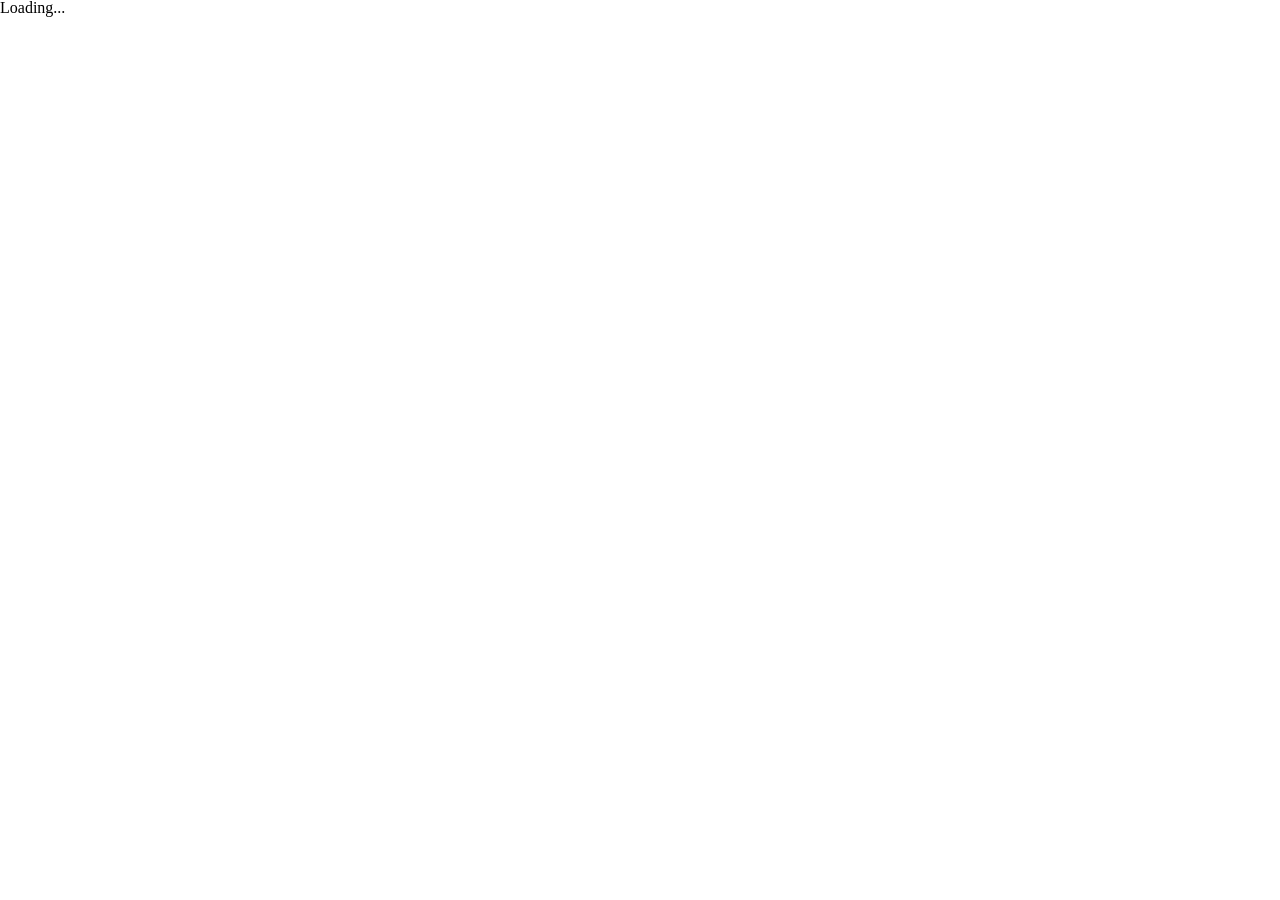
==== screen03/index.html @ ee981451 "Add files via upload" ====
<!DOCTYPE html><html lang=""><head><meta charset="utf-8"><meta http-equiv="X-UA-Compatible" content="IE=edge"><meta name="viewport" content="width=device-width,initial-scale=1"><link rel="icon" href="favicon.ico"><link href="./style.css" rel="stylesheet"><title>大屏</title><link href="static/css/LSD.bighome.e370c5e5.css" rel="prefetch"><link href="static/js/LSD.bighome.d5ba3bda16459d7b4f74.js" rel="prefetch"><link href="static/css/app.6fb77c06.css" rel="preload" as="style"><link href="static/css/chunk-datav.f5a1730d.css" rel="preload" as="style"><link href="static/js/app.d5ba3bda16459d7b4f74.js" rel="preload" as="script"><link href="static/js/chunk-datav.d5ba3bda16459d7b4f74.js" rel="preload" as="script"><link href="static/js/chunk-element-ui.d5ba3bda16459d7b4f74.js" rel="preload" as="script"><link href="static/css/chunk-datav.f5a1730d.css" rel="stylesheet"><link href="static/css/app.6fb77c06.css" rel="stylesheet"></head><body><noscript><strong>We're sorry but web doesn't work properly without JavaScript enabled. Please enable it to continue.</strong></noscript><div id="app"><div class="container_nomount"><div class="loading"><span></span> <span></span> <span></span> <span></span> <span></span></div><h2>Loading...</h2></div></div><script src="static/js/chunk-datav.d5ba3bda16459d7b4f74.js"></script><script src="static/js/chunk-element-ui.d5ba3bda16459d7b4f74.js"></script><script src="static/js/app.d5ba3bda16459d7b4f74.js"></script></body></html>
---- screen03/static/css/LSD.bighome.e370c5e5.css ----
.screen-box[data-v-da9f1cae]{overflow:hidden;background-size:100% 100%;background:#000;width:100vw;height:100vh}.screen-wrapper[data-v-da9f1cae]{transition-property:all;transition-timing-function:cubic-bezier(.4,0,.2,1);transition-duration:.5s;position:relative;overflow:hidden;z-index:100;transform-origin:left top}.scale-wrap{color:#d3d6dd;width:1920px;height:1080px;overflow:hidden}.scale-wrap .bg{width:100%;height:100%;padding:16px 16px 10px 16px;box-sizing:border-box;background-image:url(../../static/img/pageBg.f9f9dcd5.png);background-size:cover;background-position:50%}.scale-wrap .host-body{height:100%}.scale-wrap .host-body .title_wrap{height:60px;background-image:url(../../static/img/top.41ada94a.png);background-size:cover;background-position:50%;position:relative;margin-bottom:4px}.scale-wrap .host-body .title_wrap .guang{position:absolute;bottom:-26px;background-image:url(../../static/img/guang.ca9c02b4.png);background-position:80px;width:100%;height:56px}.scale-wrap .host-body .title_wrap .youjuxing,.scale-wrap .host-body .title_wrap .zuojuxing{position:absolute;top:-2px;width:140px;height:6px;background-image:url([data-uri])}.scale-wrap .host-body .title_wrap .zuojuxing{left:11%}.scale-wrap .host-body .title_wrap .youjuxing{right:11%;transform:rotate(180deg)}.scale-wrap .host-body .title_wrap .timers{position:absolute;right:0;top:30px;font-size:18px;display:flex;align-items:center}.scale-wrap .host-body .title_wrap .timers .blq-icon-shezhi02{cursor:pointer}.scale-wrap .host-body .title{position:relative;text-align:center;background-size:cover;color:transparent;height:60px;line-height:46px}.scale-wrap .host-body .title .title-text{font-size:38px;font-weight:900;letter-spacing:6px;width:100%;background:linear-gradient(92deg,#0072ff,#00eaff 48.8525390625%,#01aaff);-webkit-background-clip:text;-webkit-text-fill-color:transparent}.scale-wrap .pagetab{position:absolute;top:-35px;display:flex}.scale-wrap .pagetab .item{width:130px;height:36px;border-radius:18px 0 0 18px;color:#00fbf8;text-indent:26px;line-height:36px;font-size:16px;margin-right:20px;background:linear-gradient(90deg,rgba(76,245,255,.5),rgba(76,245,255,0))}.setting{position:fixed;width:100%;height:100%;z-index:999;top:0;left:0}.setting .left_shu{color:#000;font-weight:900;position:relative;text-indent:10px;padding:16px 0 10px 0}.setting .left_shu:before{display:block;content:" ";height:16px;width:4px;border-radius:2px;background:#0072ff;position:absolute;left:0}.setting .setting_dislog{background-color:rgba(0,0,0,.5);position:absolute;width:100%;height:100%;z-index:0;right:0;top:0}.setting .setting_inner{box-sizing:border-box;background:#fff;width:340px;height:100%;position:absolute;right:0;top:0;z-index:1;color:#000;box-shadow:0 8px 10px -5px rgba(0,0,0,.2),0 16px 24px 2px rgba(0,0,0,.14),0 6px 30px 5px rgba(0,0,0,.12)}.setting .setting_inner .setting_header{font-size:20px;color:#000;font-weight:900;text-align:center;line-height:40px}.setting .setting_inner .setting_body{padding:0 16px;box-sizing:border-box;position:relative}.setting .setting_inner .setting_item{font-size:14px;line-height:1.5}.setting .setting_inner .setting_item .setting_label{color:#555454}.setting .setting_inner .setting_item .setting_label_tip{font-size:12px;color:#838282}.setting .setting_inner{animation:rtl-drawer-out .3s}.settingShow .setting_inner{animation:rtl-drawer-in .3s 1ms}.yh-setting-fade-enter-active{animation:yh-setting-fade-in .3s}.yh-setting-fade-leave-active{animation:yh-setting-fade-out .3s}@keyframes yh-setting-fade-in{0%{opacity:0}to{opacity:1}}@keyframes yh-setting-fade-out{0%{opacity:1}to{opacity:0}}@keyframes rtl-drawer-in{0%{transform:translate(100%)}to{transform:translate(0)}}@keyframes rtl-drawer-out{0%{transform:translate(0)}to{transform:translate(100%)}}.user_Overview[data-v-a95ffa3a]{display:flex;justify-content:space-around;width:100%;height:100%}.user_Overview li[data-v-a95ffa3a]{flex:1;display:flex;flex-direction:column;align-items:center}.user_Overview li p[data-v-a95ffa3a]{text-align:center;height:20px;font-size:14px;color:#fff;margin-top:10px}.user_Overview li .user_Overview_nums[data-v-a95ffa3a]{width:100px;height:100px;text-align:center;line-height:100px;font-size:22px;margin:30px auto 10px;background-size:cover;background-position:50%;position:relative}.user_Overview li .user_Overview_nums[data-v-a95ffa3a]:before{content:"";position:absolute;width:100%;height:100%;top:0;left:0;background-size:cover;background-position:50%}.user_Overview li .user_Overview_nums.bgdonghua[data-v-a95ffa3a]:before{animation:rotating-a95ffa3a 14s linear infinite}.user_Overview li .allnum[data-v-a95ffa3a]:before{background-image:url(../../static/img/left_top_lan.443aa307.png)}.user_Overview li .online[data-v-a95ffa3a]:before{background-image:url(../../static/img/left_top_lv.2e344fbc.png)}.user_Overview li .offline[data-v-a95ffa3a]:before{background-image:url(../../static/img/left_top_huang.625500ce.png)}.user_Overview li .laramnum[data-v-a95ffa3a]:before{background-image:url(../../static/img/left_top_hong.cd40dc70.png)}@keyframes rotating-a95ffa3a{0%{transform:rotate(0) scale(1)}50%{transform:rotate(180deg) scale(1.1)}to{transform:rotate(1turn) scale(1)}}.kong[data-v-d55b0914],.left_center_inner[data-v-650ea8fc]{width:100%;height:100%}.left_boottom_wrap[data-v-64c2e903]{overflow:hidden;width:100%;height:100%}.doudong[data-v-64c2e903]{overflow:hidden;backface-visibility:hidden}.overflow-y-auto[data-v-64c2e903]{overflow-y:auto}.left_boottom[data-v-64c2e903]{width:100%;height:100%}.left_boottom .left_boottom_item[data-v-64c2e903]{display:flex;align-items:flex-start;padding:12px 8px;font-size:14px;border-bottom:1px dashed hsla(0,0%,100%,.1)}.left_boottom .left_boottom_item .orderNum[data-v-64c2e903]{margin:0 16px 0 0;color:hsla(0,0%,100%,.5);font-size:16px;font-weight:700}.left_boottom .left_boottom_item .inner_right[data-v-64c2e903]{position:relative;flex:1;line-height:1.5}.left_boottom .left_boottom_item .inner_right .dibu[data-v-64c2e903]{display:none}.left_boottom .left_boottom_item .inner_right .flex[data-v-64c2e903]{display:flex;flex-wrap:wrap;margin-bottom:4px}.left_boottom .left_boottom_item .inner_right .info[data-v-64c2e903]{margin-right:15px;display:flex;align-items:center;color:#fff}.left_boottom .left_boottom_item .inner_right .info .labels[data-v-64c2e903]{flex-shrink:0;font-size:12px;color:hsla(0,0%,100%,.5);margin-right:4px}.left_boottom .left_boottom_item .inner_right .info .zhuyao[data-v-64c2e903]{color:#00f7f6;font-size:14px;font-weight:700}.left_boottom .left_boottom_item .inner_right .info .ciyao[data-v-64c2e903]{color:hsla(0,0%,100%,.8)}.left_boottom .left_boottom_item .inner_right .addresswrap[data-v-64c2e903]{width:100%;margin-top:2px}.left_boottom .left_boottom_item .wangguan[data-v-64c2e903]{color:#00f7f6;font-weight:900;font-size:14px}.centermap[data-v-40237de5]{margin-bottom:30px}.centermap .maptitle[data-v-40237de5]{height:60px;display:flex;justify-content:center;padding-top:10px;box-sizing:border-box}.centermap .maptitle .titletext[data-v-40237de5]{font-size:28px;font-weight:900;letter-spacing:6px;background:linear-gradient(92deg,#0072ff,#00eaff 48.8525390625%,#01aaff);-webkit-background-clip:text;-webkit-text-fill-color:transparent;margin:0 10px}.centermap .maptitle .you[data-v-40237de5],.centermap .maptitle .zuo[data-v-40237de5]{background-size:100% 100%;width:29px;height:20px;margin-top:8px}.centermap .maptitle .zuo[data-v-40237de5]{background:url([data-uri]) no-repeat}.centermap .maptitle .you[data-v-40237de5]{background:url([data-uri]) no-repeat}.centermap .mapwrap[data-v-40237de5]{height:548px;width:100%;box-sizing:border-box;position:relative}.centermap .mapwrap .quanguo[data-v-40237de5]{position:absolute;right:20px;top:-46px;width:80px;height:28px;border:1px solid #00eded;border-radius:10px;color:#00f7f6;text-align:center;line-height:26px;letter-spacing:6px;cursor:pointer;box-shadow:0 2px 4px rgba(0,237,237,.5),0 0 6px rgba(0,237,237,.4)}.center_bottom .echarts_bottom[data-v-4b9f61eb],.center_bottom[data-v-4b9f61eb]{width:100%;height:100%}.right_top_inner[data-v-21256cbe]{margin-top:-8px;width:100%;height:100%}.right_bottom[data-v-b11c461a]{box-sizing:border-box;padding:0 16px;height:260px}.right_bottom[data-v-b11c461a] .dv-capsule-chart{height:100%}.list_Wrap[data-v-b11c461a]{height:100%;overflow:hidden}.list_Wrap[data-v-b11c461a] .kong{width:auto}.sbtxSwiperclass .img_wrap[data-v-b11c461a]{overflow-x:auto}.searchform[data-v-b11c461a]{height:80px}.searchform .searchform_item[data-v-b11c461a],.searchform[data-v-b11c461a]{display:flex;align-items:center;justify-content:center}.searchform .searchform_item label[data-v-b11c461a]{margin-right:10px;color:hsla(0,0%,100%,.8)}.searchform .searchform_item button[data-v-b11c461a]{margin-left:30px}.img_wrap[data-v-b11c461a]{display:flex;box-sizing:border-box;padding:0 0 20px}.img_wrap li[data-v-b11c461a]{width:105px;height:137px;border-radius:6px;overflow:hidden;cursor:pointer;flex-shrink:0;margin:0 10px}.img_wrap li img[data-v-b11c461a]{flex-shrink:0}.noData[data-v-b11c461a]{width:100%;line-height:100px;text-align:center;color:#818080}.right_center[data-v-0f4ac28d]{width:100%;padding:0 10px}.right_center .right_center_item[data-v-0f4ac28d]{display:flex;align-items:flex-start;padding:12px 8px;font-size:13px;color:#fff;border-bottom:1px dashed hsla(0,0%,100%,.1)}.right_center .right_center_item .orderNum[data-v-0f4ac28d]{margin:0 15px 0 0;color:hsla(0,0%,100%,.5);font-size:14px;font-weight:700;min-width:25px}.right_center .right_center_item .inner_right[data-v-0f4ac28d]{flex:1;line-height:1.5}.right_center .right_center_item .inner_right .dibu[data-v-0f4ac28d]{display:none}.right_center .right_center_item .inner_right .flex[data-v-0f4ac28d]{display:flex;flex-wrap:wrap;margin-bottom:4px}.right_center .right_center_item .inner_right .info[data-v-0f4ac28d]{margin-right:15px;display:flex;align-items:center;color:#fff}.right_center .right_center_item .inner_right .info .labels[data-v-0f4ac28d]{flex-shrink:0;font-size:12px;color:hsla(0,0%,100%,.5);margin-right:4px}.right_center .right_center_item .inner_right .info .zhuyao[data-v-0f4ac28d]{color:#00f7f6;font-size:13px;font-weight:700}.right_center .right_center_item .inner_right .info .ciyao[data-v-0f4ac28d]{color:hsla(0,0%,100%,.8)}.right_center .right_center_item .inner_right .address[data-v-0f4ac28d]{width:100%}.right_center_wrap[data-v-0f4ac28d]{overflow:hidden;width:100%;height:250px}.overflow-y-auto[data-v-0f4ac28d]{overflow-y:auto}.contents[data-v-01c86332]{display:flex;justify-content:space-between;padding:20px;height:calc(100vh - 100px)}.contents .contetn_left[data-v-01c86332],.contents .contetn_right[data-v-01c86332]{width:540px;box-sizing:border-box}.contents .contetn_center[data-v-01c86332]{width:720px}.contents .contetn_lr-item[data-v-01c86332]{height:310px}.contents .contetn_center_top[data-v-01c86332]{width:100%;height:548px}.contents .contetn_center[data-v-01c86332]{display:flex;flex-direction:column;justify-content:space-between}.contents .contetn_center-bottom[data-v-01c86332]{height:315px}.contents .contetn_left[data-v-01c86332],.contents .contetn_right[data-v-01c86332]{display:flex;flex-direction:column;justify-content:space-between;position:relative}@keyframes rotating-01c86332{0%{transform:rotate(0) scale(1)}50%{transform:rotate(180deg) scale(1.1)}to{transform:rotate(1turn) scale(1)}}
---- screen03/static/css/app.6fb77c06.css ----
#app[data-v-b2ea6534]{width:100vw;height:100vh;background-color:#03050c}.lr_titles[data-v-0234f859]{box-sizing:border-box}.lr_titles[data-v-0234f859] .border-box-content{box-sizing:border-box;padding:6px 16px 0}.lr_titles .item_title[data-v-0234f859]{height:38px;line-height:38px;width:100%;color:#31abe3;text-align:center;position:relative;display:flex;align-items:center;justify-content:center}.lr_titles .item_title .you[data-v-0234f859],.lr_titles .item_title .zuo[data-v-0234f859]{width:58px;height:14px;background-image:url([data-uri])}.lr_titles .item_title .you[data-v-0234f859]{transform:rotate(180deg)}.lr_titles .item_title .title-inner[data-v-0234f859]{font-weight:900;letter-spacing:2px;background:linear-gradient(92deg,#0072ff,#00eaff 48.8525390625%,#01aaff);-webkit-background-clip:text;-webkit-text-fill-color:transparent}.lr_titles .item_title_content[data-v-0234f859]{height:calc(100% - 38px)}.lr_titles .item_title_content_def[data-v-0234f859]{width:100%;height:100%}.messages[data-v-7b063040]{position:fixed;min-width:200px;top:160px;left:50%;transform:translate(-50%);border:1px solid #4b4b4b;width:-moz-fit-content;width:fit-content;border-radius:6px;display:flex;align-items:center;z-index:999;color:hsla(0,0%,100%,.9);background-color:#242424;line-height:22px;font-size:14px;padding:13px 16px}.messages .message-icon[data-v-7b063040]{color:#cf6e2d;font-size:20px;margin-right:8px;fill:currentColor}.reacquire[data-v-c5e1cb54]{-webkit-user-select:none;-moz-user-select:none;user-select:none;color:#a8a8a8}.reacquire span[data-v-c5e1cb54]:hover{color:#1890ff;text-decoration:underline}.blocks[data-v-c5e1cb54]{width:100%;height:100%}.cursor-pointer[data-v-c5e1cb54]{cursor:pointer}@font-face{font-family:iconfont-vet;src:url([data-uri]);src:url([data-uri]#iefix) format("embedded-opentype"),url("[data-uri]") format("woff2"),url([data-uri]) format("woff"),url([data-uri]) format("truetype"),url(../../static/img/iconfont.b1845ee0.svg#iconfont-vet) format("svg")}.iconfont-vet{font-family:iconfont-vet!important;font-size:16px;font-style:normal;-webkit-font-smoothing:antialiased;-moz-osx-font-smoothing:grayscale}.icon-vet-search:before{content:"\e60a"}.icon-vet-filter:before{content:"\e612"}.icon-vet-double-right-arrow:before{content:"\e6345"}.icon-vet-double-left-arrow:before{content:"\e6346"}.icon-vet-left-arrow:before{content:"\e634a"}.icon-vet-top-arrow:before{content:"\e6347"}.icon-vet-right-arrow:before{content:"\e6348"}.icon-vet-bottom-arrow:before{content:"\e6349"}.icon-vet-sort-bottom-arrow:before{content:"\e634b"}.icon-vet-sort-top-arrow:before{content:"\e634c"}.ve-checkbox{cursor:pointer;font-size:12px;display:inline-block;position:relative;vertical-align:middle}.ve-checkbox:hover .ve-checkbox-inner{border-color:#108ee9}.ve-checkbox-content{white-space:nowrap;cursor:pointer;outline:none;display:inline-block;line-height:1;position:relative;vertical-align:text-bottom}.ve-checkbox-content:hover .ve-checkbox-inner{border-color:#108ee9}.ve-checkbox-content .ve-checkbox-input{position:absolute;left:0;z-index:1;cursor:pointer;opacity:0;filter:alpha(opacity=0);top:0;bottom:0;right:0}.ve-checkbox-content .ve-checkbox-input:focus .ve-checkbox-inner{border-color:#108ee9}.ve-checkbox-content .ve-checkbox-inner{position:relative;top:0;left:0;display:block;width:16px;height:16px;border:1px solid #abbacc;border-radius:2px;background-color:#fff;transition:all .3s}.ve-checkbox-content .ve-checkbox-inner:after{transform:rotate(45deg) scale(0);position:absolute;left:4px;top:2px;display:table;width:6px;height:9px;border:2px solid #fff;border-top:0;border-left:0;content:" ";transition:all .1s cubic-bezier(.71,-.46,.88,.6)}.ve-checkbox .ve-checkbox-checked:after{position:absolute;top:0;left:0;width:100%;height:100%;border-radius:2px;border:1px solid #108ee9;content:"";animation-fill-mode:both;visibility:hidden}.ve-checkbox .ve-checkbox-checked .ve-checkbox-inner{background-color:#108ee9;border-color:#108ee9}.ve-checkbox .ve-checkbox-checked .ve-checkbox-inner:after{transform:rotate(45deg) scale(1);position:absolute;display:table;border:2px solid #fff;border-top:0;border-left:0;content:" ";transition:all .2s cubic-bezier(.12,.4,.29,1.46) .1s}.ve-checkbox .ve-checkbox-indeterminate .ve-checkbox-inner{border-color:#d9d9d9;position:relative;top:0;left:0;direction:ltr;background-color:#fff;border:1px solid #d9d9d9;border-radius:2px;border-collapse:separate;transition:all .3s}.ve-checkbox .ve-checkbox-indeterminate .ve-checkbox-inner:after{top:50%;left:50%;width:8px;height:8px;background-color:#108ee9;border:0;transform:translate(-50%,-50%) scale(1);opacity:1;content:" "}.ve-checkbox .ve-checkbox-indeterminate .ve-checkbox-inner:hover{border-color:#108ee9}.ve-checkbox .ve-checkbox-indeterminate.ve-checkbox-disabled .ve-checkbox-inner:after{border-color:rgba(0,0,0,.25)}.ve-checkbox .ve-checkbox-disabled{cursor:not-allowed}.ve-checkbox .ve-checkbox-disabled.ve-checkbox-checked .ve-checkbox-inner:after{animation-name:none;border-color:rgba(0,0,0,.25)}.ve-checkbox .ve-checkbox-disabled .ve-checkbox-input{cursor:not-allowed}.ve-checkbox .ve-checkbox-disabled .ve-checkbox-inner{color:rgba(0,0,0,.25);cursor:not-allowed;border-color:#d9d9d9!important;background-color:#f7f7f7}.ve-checkbox .ve-checkbox-disabled .ve-checkbox-inner:after{animation-name:none;border-color:#f7f7f7}.ve-checkbox-label{margin:0 6px 0 3px;width:100%;color:rgba(0,0,0,.8509803921568627)!important}.ve-contextmenu-popper{z-index:9999;overflow:hidden;border-radius:4px;border:1px solid #e4e7ed;background-color:#fff;box-shadow:0 2px 12px 0 rgba(0,0,0,.10196078431372549)}.ve-contextmenu{display:flex;flex-direction:row}.ve-contextmenu-panel{min-width:180px;min-height:50px;overflow:hidden}.ve-contextmenu-panel .ve-contextmenu-list{min-height:100%;margin:0;padding:6px 0;list-style:none;box-sizing:border-box}.ve-contextmenu-panel .ve-contextmenu-list .ve-contextmenu-node{display:flex;align-items:center;padding:0 30px 0 20px;height:34px;justify-content:center;outline:none;color:rgba(0,0,0,.8509803921568627);cursor:pointer}.ve-contextmenu-panel .ve-contextmenu-list .ve-contextmenu-node-active,.ve-contextmenu-panel .ve-contextmenu-list .ve-contextmenu-node:not(.ve-contextmenu-panel .ve-contextmenu-list .ve-contextmenu-node-disabled):hover{background:#f5f7fa;color:#409eff}.ve-contextmenu-panel .ve-contextmenu-list .ve-contextmenu-node-label{flex:1;padding:0 10px;white-space:nowrap;overflow:hidden;text-overflow:ellipsis}.ve-contextmenu-panel .ve-contextmenu-list .ve-contextmenu-node-icon-postfix{color:#666}.ve-contextmenu-panel .ve-contextmenu-list .ve-contextmenu-node-disabled{color:#c0c4cc;cursor:not-allowed}.ve-contextmenu-panel .ve-contextmenu-list .ve-contextmenu-node-disabled .ve-contextmenu-node-icon-postfix{color:#c0c4cc}.ve-contextmenu-panel .ve-contextmenu-list .ve-contextmenu-node-separator{height:1px;margin:5px 0;border-bottom:1px solid #eee}.ve-dropdown{display:inline-table;margin:0}.ve-dropdown a,.ve-dropdown a:visited{color:#000;text-decoration:none;outline:none}.ve-dropdown .ve-dropdown-dt,.ve-dropdown .ve-dropdown-items{margin:0;padding:0}.ve-dropdown .ve-dropdown-dt-selected{position:relative;display:block;border:1px solid #c8cdd4;border-radius:2px;font-size:14px;height:32px;line-height:32px}.ve-dropdown .ve-dropdown-dt-selected:hover{color:#108ee9;border-color:#108ee9}.ve-dropdown .ve-dropdown-dt-selected .ve-dropdown-dt-selected-span{width:80%;display:block!important;text-align:center;cursor:pointer;white-space:nowrap;overflow:hidden;padding-left:2px}.ve-dropdown .ve-dropdown-dt-selected .ve-dropdown-input{-webkit-appearance:none;-moz-appearance:none;appearance:none;background-color:#fff;background-image:none;border:1px solid #fff;box-sizing:border-box;color:#1f2d3d;display:inline-block;font-size:inherit;line-height:1;outline:none;padding-left:2px;transition:border-color .2s cubic-bezier(.645,.045,.355,1);width:80%;text-align:left}.ve-dropdown-popper{z-index:999}.ve-dropdown-popper .ve-dropdown-dd,.ve-dropdown-popper .ve-dropdown-items{margin:0;padding:0}.ve-dropdown-popper .ve-dropdown-dd{display:block}.ve-dropdown-popper .ve-dropdown-dd .ve-dropdown-items{min-height:50px;overflow:hidden;text-overflow:ellipsis;word-wrap:normal;white-space:nowrap;top:2px;left:0;list-style:none;border-radius:2px;background-color:#fff;box-shadow:0 2px 4px rgba(0,0,0,.12),0 0 6px rgba(0,0,0,.04);border:1px solid #d1dbe5;padding:5px 0;width:auto}.ve-dropdown-popper .ve-dropdown-dd .ve-dropdown-items .ve-dropdown-items-warpper{overflow:auto}.ve-dropdown-popper .ve-dropdown-dd .ve-dropdown-items .ve-dropdown-items-warpper .ve-dropdown-items-li{white-space:nowrap;font-size:14px;height:32px;line-height:32px;background-color:#fff}.ve-dropdown-popper .ve-dropdown-dd .ve-dropdown-items .ve-dropdown-items-warpper .ve-dropdown-items-li a{text-decoration:none}.ve-dropdown-popper .ve-dropdown-dd .ve-dropdown-items .ve-dropdown-items-warpper .ve-dropdown-items-li:hover{background-color:#f3f3f3;color:#108ee9}.ve-dropdown-popper .ve-dropdown-dd .ve-dropdown-items .ve-dropdown-items-warpper .ve-dropdown-items-li.active{background-color:#e6f7ff}.ve-dropdown-popper .ve-dropdown-dd .ve-dropdown-items .ve-dropdown-items-warpper .ve-dropdown-items-li.active a{color:#108ee9}.ve-dropdown-popper .ve-dropdown-dd .ve-dropdown-items .ve-dropdown-items-warpper .ve-dropdown-items-li.active:hover{background-color:#e6f7ff}.ve-dropdown-popper .ve-dropdown-dd .ve-dropdown-items .ve-dropdown-items-warpper .ve-dropdown-items-li .ve-dropdown-items-li-a{width:100%;display:block;padding-left:8px;padding-right:8px;color:rgba(0,0,0,.8509803921568627)}.ve-dropdown-popper .ve-dropdown-dd .ve-dropdown-items .ve-dropdown-items-warpper .ve-dropdown-items-li .ve-dropdown-items-li-a-left{text-align:left}.ve-dropdown-popper .ve-dropdown-dd .ve-dropdown-items .ve-dropdown-items-warpper .ve-dropdown-items-li .ve-dropdown-items-li-a-center{text-align:center}.ve-dropdown-popper .ve-dropdown-dd .ve-dropdown-items .ve-dropdown-items-warpper .ve-dropdown-items-li .ve-dropdown-items-li-a-right{text-align:right}.ve-dropdown-popper .ve-dropdown-dd .ve-dropdown-items .ve-dropdown-items-warpper .ve-dropdown-items-multiple{display:table;padding:0 5px;width:100%;text-align:left}.ve-dropdown-popper .ve-dropdown-dd .ve-dropdown-items .ve-dropdown-items-warpper .ve-dropdown-items-multiple .ve-checkbox{width:100%}.ve-dropdown-popper .ve-dropdown-dd .ve-dropdown-items .ve-dropdown-items-warpper .ve-dropdown-items-multiple .ve-checkbox .ve-checkbox-label{padding-left:5px}.ve-dropdown-popper .ve-dropdown-dd .ve-dropdown-items .ve-dropdown-items-warpper .ve-dropdown-items-multiple span{font-size:14px;font-weight:400;color:#108ee9}.ve-dropdown-popper .ve-dropdown-dd .ve-dropdown-items .ve-dropdown-items-warpper .ve-dropdown-items-multiple:hover{background-color:#f3f3f3}.ve-dropdown-popper .ve-dropdown-operation{width:100%;margin-top:5px;padding:8px 0 3px 0;font-size:14px;border-top:1px solid #e8e8e8;display:flex;justify-content:space-around}.ve-dropdown-popper .ve-dropdown-operation .ve-dropdown-operation-item{color:#495060}.ve-dropdown-popper .ve-dropdown-operation .ve-dropdown-operation-item.ve-dropdown-filter-disable{color:#999}.ve-dropdown-popper .ve-dropdown-operation .ve-dropdown-operation-item:not(.ve-dropdown-filter-disable):hover{color:#108ee9}.ve-dropdown-popper .ve-dropdown-operation:last-child{float:right}.ve-dropdown-popper .ve-dropdown-operation:hover{color:#f3f3f3}.ve-icon{display:inline-block}.ve-loading-parent-relative{position:relative!important}.ve-loading-parent-lock{overflow:hidden!important}.ve-loading.ve-loading-overlay{position:absolute;z-index:1999;margin:0;top:0;right:0;bottom:0;left:0}.ve-loading.ve-loading-fixed{position:fixed!important}.ve-loading.ve-loading-hide{display:none}.ve-loading-spin-container{position:absolute;top:50%;margin-top:-20px;margin-left:-20px;width:100%;text-align:center}.ve-loading-spin-container .ve-loading-spin{display:inline-block}.ve-loading-plane{animation:sk-plane 1.2s ease-in-out infinite}@keyframes sk-plane{0%{transform:perspective(120px) rotateX(0deg) rotateY(0deg)}50%{transform:perspective(120px) rotateX(-180.1deg) rotateY(0deg)}to{transform:perspective(120px) rotateX(-180deg) rotateY(-179.9deg)}}.ve-loading-bounce{position:relative}.ve-loading-bounce-dot{width:100%;height:100%;border-radius:50%;opacity:.6;position:absolute;top:0;left:0;animation:sk-bounce 2s cubic-bezier(.455,.03,.515,.955) infinite}.ve-loading-bounce-dot:nth-child(2){animation-delay:-1s}@keyframes sk-bounce{0%,to{transform:scale(0)}45%,55%{transform:scale(1)}}.ve-loading-wave{display:flex;justify-content:space-between}.ve-loading-wave-rect{height:100%;width:15%;animation:sk-wave 1.2s ease-in-out infinite}.ve-loading-wave-rect:first-child{animation-delay:-1.2s}.ve-loading-wave-rect:nth-child(2){animation-delay:-1.1s}.ve-loading-wave-rect:nth-child(3){animation-delay:-1s}.ve-loading-wave-rect:nth-child(4){animation-delay:-.9s}.ve-loading-wave-rect:nth-child(5){animation-delay:-.8s}@keyframes sk-wave{0%,40%,to{transform:scaleY(.4)}20%{transform:scaleY(1)}}.ve-loading-pulse{width:var(--sk-size);height:var(--sk-size);background-color:var(--sk-color);border-radius:100%;animation:sk-pulse 1.2s cubic-bezier(.455,.03,.515,.955) infinite}@keyframes sk-pulse{0%{transform:scale(0)}to{transform:scale(1);opacity:0}}.ve-loading-flow{width:calc(var(--sk-size)*1.3);height:calc(var(--sk-size)*1.3);display:flex;justify-content:space-between}.ve-loading-flow-dot{width:25%;height:25%;background-color:var(--sk-color);border-radius:50%;animation:sk-flow 1.4s cubic-bezier(.455,.03,.515,.955) 0s infinite both}.ve-loading-flow-dot:first-child{animation-delay:-.3s}.ve-loading-flow-dot:nth-child(2){animation-delay:-.15s}@keyframes sk-flow{0%,80%,to{transform:scale(.3)}40%{transform:scale(1)}}.ve-loading-grid-cube{width:33.33%;height:33.33%;background-color:var(--sk-color);float:left;animation:sk-grid 1.3s ease-in-out infinite}.ve-loading-grid-cube:first-child{animation-delay:.2s}.ve-loading-grid-cube:nth-child(2){animation-delay:.3s}.ve-loading-grid-cube:nth-child(3){animation-delay:.4s}.ve-loading-grid-cube:nth-child(4){animation-delay:.1s}.ve-loading-grid:nth-child(5){animation-delay:.2s}.ve-loading-grid-cube:nth-child(6){animation-delay:.3s}.ve-loading-grid-cube:nth-child(7){animation-delay:0s}.ve-loading-grid-cube:nth-child(8){animation-delay:.1s}.ve-loading-grid-cube:nth-child(9){animation-delay:.2s}@keyframes sk-grid{0%,70%,to{transform:scaleX(1)}35%{transform:scale3D(0,0,1)}}*,:after,:before{box-sizing:border-box}.ve-pagination{font-size:14px;height:32px;line-height:32px;background-color:#fff;margin:0;padding:0;display:inline-block;margin:0 4px;list-style-type:none}.ve-pagination .ve-pagination-total{float:left;margin:0 4px;color:rgba(0,0,0,.8509803921568627)}.ve-pagination .ve-pagination-select{float:left;margin:0 4px}.ve-pagination .ve-pagination-pager{float:left}.ve-pagination .ve-pagination-goto{float:left;margin:0 4px;color:rgba(0,0,0,.8509803921568627)}.ve-pagination .ve-pagination-goto .ve-pagination-goto-input{width:50px;height:32px;padding:1px 7px;display:inline-block;border:1px solid #c8cdd4;background-color:#fff;background-image:none;transition:border .2s ease-in-out,background-color .2s ease-in-out,box-shadow .2s ease-in-out;border-radius:4px;color:rgba(0,0,0,.8509803921568627)}.ve-pagination .ve-pagination-goto .ve-pagination-goto-input:focus{outline:none!important;border-color:#108ee9}.ve-pagination .ve-pagination-goto .ve-pagination-goto-input:hover{border-color:#108ee9}.ve-pagination .ve-pagination-li{min-width:32px;height:32px;float:left;margin-right:4px;cursor:pointer;transition:all .1s ease-in-out;text-align:center;list-style:none;background-color:#fff;border:1px solid #c8cdd4;border-radius:4px}.ve-pagination .ve-pagination-li a{color:rgba(0,0,0,.8509803921568627)}.ve-pagination .ve-pagination-li:hover{border-color:#108ee9}.ve-pagination .ve-pagination-li:hover a{color:#108ee9}.ve-pagination .ve-pagination-li.ve-pagination-li-active{border-color:#108ee9}.ve-pagination .ve-pagination-li.ve-pagination-li-active a{font-weight:700;color:#108ee9}.ve-pagination .ve-pagination-li.ve-pagination-li-active:hover{border-color:#108ee9}.ve-pagination .ve-pagination-li.ve-pagination-li-active:hover a{font-weight:700;color:#108ee9}.ve-pagination .ve-pagination-next i,.ve-pagination .ve-pagination-prev i{color:#666}.ve-pagination .ve-pagination-next:hover i,.ve-pagination .ve-pagination-prev:hover i{color:#108ee9}.ve-pagination .ve-pagination-jump-next:after,.ve-pagination .ve-pagination-jump-prev:after{content:"\2022\2022\2022";display:block;letter-spacing:1px;color:#666;text-align:center}.ve-pagination .ve-pagination-jump-next:hover:after,.ve-pagination .ve-pagination-jump-next i,.ve-pagination .ve-pagination-jump-prev:hover:after,.ve-pagination .ve-pagination-jump-prev i{display:none}.ve-pagination .ve-pagination-jump-next:hover i,.ve-pagination .ve-pagination-jump-prev:hover i{display:inline;color:#108ee9}.ve-pagination .ve-pagination-disabled{cursor:not-allowed;border-color:#c8cdd4}.ve-pagination .ve-pagination-disabled:hover{border-color:#c8cdd4}.ve-pagination .ve-pagination-disabled:hover i{color:#ccc;cursor:not-allowed}.ve-pagination .ve-pagination-disabled i{color:#ccc}.ve-radio *,.ve-radio :after,.ve-radio :before{box-sizing:border-box}.ve-radio{margin:0 8px 0 0}.ve-radio,.ve-radio .ve-radio-container{padding:0;color:rgba(0,0,0,.8509803921568627);font-size:14px;line-height:22px;list-style:none;position:relative;display:inline-block;white-space:nowrap;cursor:pointer}.ve-radio .ve-radio-container{margin:0;top:-1px;line-height:1;vertical-align:sub;outline:none}.ve-radio .ve-radio-container .ve-radio-input{position:absolute;top:0;right:0;bottom:0;left:0;z-index:1;cursor:pointer;opacity:0}.ve-radio .ve-radio-container .ve-radio-inner{position:relative;top:0;left:0;display:block;width:16px;height:16px;background-color:#fff;border:1px solid #d9d9d9;border-radius:100px;transition:all .3s}.ve-radio .ve-radio-container .ve-radio-inner:after{position:absolute;top:3px;left:3px;display:table;width:8px;height:8px;background-color:#108ee9;border-top:0;border-left:0;border-radius:8px;transform:scale(0);opacity:0;transition:all .3s cubic-bezier(.78,.14,.15,.86);content:" "}.ve-radio .ve-radio-container.ve-radio-checked:after{position:absolute;top:0;left:0;width:100%;height:100%;border:1px solid #108ee9;border-radius:50%;visibility:hidden;animation-fill-mode:both;content:""}.ve-radio .ve-radio-container.ve-radio-checked .ve-radio-inner{border-color:#108ee9}.ve-radio .ve-radio-container.ve-radio-checked .ve-radio-inner:after{transform:scale(1);opacity:1;transition:all .3s cubic-bezier(.78,.14,.15,.86)}.ve-radio .ve-radio-container.ve-radio-disabled .ve-radio-input{cursor:not-allowed}.ve-radio .ve-radio-container.ve-radio-disabled .ve-radio-inner{background-color:#f5f5f5;border-color:#d9d9d9!important;cursor:not-allowed}.ve-radio .ve-radio-container.ve-radio-disabled .ve-radio-inner:after{background-color:rgba(0,0,0,.2)}.ve-radio .ve-radio-container.ve-radio-disabled+span{color:rgba(0,0,0,.25);cursor:not-allowed}.ve-radio-label{padding:0 4px;color:rgba(0,0,0,.8509803921568627)}.ve-select .ve-select-input{-webkit-appearance:none;-moz-appearance:none;appearance:none;background-color:#fff;background-image:none;border:1px solid #fff;box-sizing:border-box;color:#1f2d3d;display:inline-block;font-size:inherit;line-height:1;outline:none;padding-left:2px;transition:border-color .2s cubic-bezier(.645,.045,.355,1);width:80%;text-align:left}.ve-select .ve-select-selected-span{width:80%;display:block!important;text-align:center;cursor:pointer;white-space:nowrap;overflow:hidden;padding-left:2px;color:rgba(0,0,0,.8509803921568627)}.ve-select .ve-select-toggle-icon{display:inline-flex;position:absolute;line-height:32px;top:0;right:5px;color:#999}.ve-select .ve-select-toggle-icon:before{transform:rotate(0deg);transition:transform .3s}.ve-select .ve-select-toggle-icon.ve-select-show:before{transform:rotate(180deg);transition:transform .3s}.ve-table *,.ve-table :after,.ve-table :before{box-sizing:border-box}.ve-table{position:relative;overflow:hidden}.ve-table .ve-table-container{position:relative;overflow-y:auto;height:100%;width:100%}.ve-table .ve-table-container .ve-table-content-wrapper{position:relative;left:0;right:0;top:0}.ve-table .ve-table-container .ve-table-content-wrapper table.ve-table-content{min-width:100%;table-layout:fixed;border-collapse:separate;border-spacing:0}.ve-table .ve-table-container .ve-table-content-wrapper table.ve-table-content thead.ve-table-header tr.ve-table-header-tr{height:40px}.ve-table .ve-table-container .ve-table-content-wrapper table.ve-table-content thead.ve-table-header tr.ve-table-header-tr th.ve-table-header-th{background-color:#fafafa;padding:10px;font-weight:500;color:rgba(0,0,0,.8509803921568627);font-size:14px}.ve-table .ve-table-container .ve-table-content-wrapper table.ve-table-content thead.ve-table-header tr.ve-table-header-tr th.ve-table-header-th.ve-table-cell-indicator{background-color:#eaebec}.ve-table .ve-table-container .ve-table-content-wrapper table.ve-table-content thead.ve-table-header tr.ve-table-header-tr th.ve-table-header-th.ve-table-cell-indicator-active{background-color:#5f6266;color:#fff}.ve-table .ve-table-container .ve-table-content-wrapper table.ve-table-content thead.ve-table-header.ve-table-fixed-header tr th{position:sticky;z-index:20}.ve-table .ve-table-container .ve-table-content-wrapper table.ve-table-content thead.ve-table-header .ve-table-header-tr .ve-table-header-th.ve-table-fixed-left,.ve-table .ve-table-container .ve-table-content-wrapper table.ve-table-content thead.ve-table-header .ve-table-header-tr .ve-table-header-th.ve-table-fixed-right{position:sticky;z-index:30}.ve-table .ve-table-container .ve-table-content-wrapper table.ve-table-content thead.ve-table-header .ve-table-header-tr .ve-table-header-th .ve-table-checkbox-wrapper{width:25px}.ve-table .ve-table-container .ve-table-content-wrapper table.ve-table-content thead.ve-table-header .ve-table-header-tr .ve-table-header-th .ve-table-sort{display:inline-block;position:relative;width:16px;height:16px;margin-left:5px;color:#bfbfbf;cursor:pointer}.ve-table .ve-table-container .ve-table-content-wrapper table.ve-table-content thead.ve-table-header .ve-table-header-tr .ve-table-header-th .ve-table-sort .ve-table-sort-icon{position:absolute;display:block;font-size:14px}.ve-table .ve-table-container .ve-table-content-wrapper table.ve-table-content thead.ve-table-header .ve-table-header-tr .ve-table-header-th .ve-table-sort .ve-table-sort-icon.ve-table-sort-icon-top{top:1px}.ve-table .ve-table-container .ve-table-content-wrapper table.ve-table-content thead.ve-table-header .ve-table-header-tr .ve-table-header-th .ve-table-sort .ve-table-sort-icon.ve-table-sort-icon-bottom{top:9px}.ve-table .ve-table-container .ve-table-content-wrapper table.ve-table-content thead.ve-table-header .ve-table-header-tr .ve-table-header-th .ve-table-sort .ve-table-sort-icon.active{color:#108ee9}.ve-table .ve-table-container .ve-table-content-wrapper table.ve-table-content thead.ve-table-header .ve-table-header-tr .ve-table-header-th .ve-table-filter{display:inline-block;position:relative;width:0;height:16px;cursor:pointer}.ve-table .ve-table-container .ve-table-content-wrapper table.ve-table-content thead.ve-table-header .ve-table-header-tr .ve-table-header-th .ve-table-filter .ve-table-filter-icon{color:#000;position:absolute;top:0;left:5px}.ve-table .ve-table-container .ve-table-content-wrapper table.ve-table-content tbody.ve-table-body tr.ve-table-body-tr,.ve-table .ve-table-container .ve-table-content-wrapper table.ve-table-content tbody.ve-table-body tr.ve-table-expand-tr{height:40px}.ve-table .ve-table-container .ve-table-content-wrapper table.ve-table-content tbody.ve-table-body tr.ve-table-body-tr td.ve-table-body-td,.ve-table .ve-table-container .ve-table-content-wrapper table.ve-table-content tbody.ve-table-body tr.ve-table-body-tr td.ve-table-expand-td,.ve-table .ve-table-container .ve-table-content-wrapper table.ve-table-content tbody.ve-table-body tr.ve-table-expand-tr td.ve-table-body-td,.ve-table .ve-table-container .ve-table-content-wrapper table.ve-table-content tbody.ve-table-body tr.ve-table-expand-tr td.ve-table-expand-td{background-color:#fff;color:rgba(0,0,0,.8509803921568627);height:inherit;font-size:14px}.ve-table .ve-table-container .ve-table-content-wrapper table.ve-table-content tbody.ve-table-body tr.ve-table-body-tr td.ve-table-body-td,.ve-table .ve-table-container .ve-table-content-wrapper table.ve-table-content tbody.ve-table-body tr.ve-table-expand-tr td.ve-table-body-td{padding:10px;white-space:pre-wrap;overflow:hidden}.ve-table .ve-table-container .ve-table-content-wrapper table.ve-table-content tbody.ve-table-body tr.ve-table-body-tr td.ve-table-operation-col,.ve-table .ve-table-container .ve-table-content-wrapper table.ve-table-content tbody.ve-table-body tr.ve-table-expand-tr td.ve-table-operation-col{background-color:#fafafa}.ve-table .ve-table-container .ve-table-content-wrapper table.ve-table-content tbody.ve-table-body tr.ve-table-body-tr td.ve-table-operation-col.ve-table-cell-indicator,.ve-table .ve-table-container .ve-table-content-wrapper table.ve-table-content tbody.ve-table-body tr.ve-table-expand-tr td.ve-table-operation-col.ve-table-cell-indicator{background-color:#eaebec}.ve-table .ve-table-container .ve-table-content-wrapper table.ve-table-content tbody.ve-table-body tr.ve-table-body-tr td.ve-table-operation-col.ve-table-cell-indicator-active,.ve-table .ve-table-container .ve-table-content-wrapper table.ve-table-content tbody.ve-table-body tr.ve-table-expand-tr td.ve-table-operation-col.ve-table-cell-indicator-active{background-color:#5f6266;color:#fff}.ve-table .ve-table-container .ve-table-content-wrapper table.ve-table-content tbody.ve-table-body tr.ve-table-expand-tr{display:table-row}.ve-table .ve-table-container .ve-table-content-wrapper table.ve-table-content tbody.ve-table-body tr.ve-table-body-row-scrolling>td{background-color:#fff}.ve-table .ve-table-container .ve-table-content-wrapper table.ve-table-content tbody.ve-table-body.ve-table-stripe tr.ve-table-body-tr:nth-child(odd) td{background-color:#fafafa}.ve-table .ve-table-container .ve-table-content-wrapper table.ve-table-content tbody.ve-table-body.ve-table-row-hover tr.ve-table-body-tr:hover td{background-color:#f5f7fa}.ve-table .ve-table-container .ve-table-content-wrapper table.ve-table-content tbody.ve-table-body.ve-table-row-highlight tr.ve-table-body-tr.ve-table-tr-highlight td{background-color:#e0f3ff}.ve-table .ve-table-container .ve-table-content-wrapper table.ve-table-content tbody.ve-table-body .ve-table-body-tr .ve-table-body-td.ve-table-fixed-left,.ve-table .ve-table-container .ve-table-content-wrapper table.ve-table-content tbody.ve-table-body .ve-table-body-tr .ve-table-body-td.ve-table-fixed-right{position:sticky;z-index:10}.ve-table .ve-table-container .ve-table-content-wrapper table.ve-table-content tbody.ve-table-body .ve-table-body-tr .ve-table-body-td .ve-table-row-expand-icon{cursor:pointer;display:inline-block;width:20px;height:20px}.ve-table .ve-table-container .ve-table-content-wrapper table.ve-table-content tbody.ve-table-body .ve-table-body-tr .ve-table-body-td .ve-table-row-expand-icon i{display:inline-flex}.ve-table .ve-table-container .ve-table-content-wrapper table.ve-table-content tbody.ve-table-body .ve-table-body-tr .ve-table-body-td .ve-table-row-expand-icon i:before{transform:rotate(0deg);transition:transform .3s}.ve-table .ve-table-container .ve-table-content-wrapper table.ve-table-content tbody.ve-table-body .ve-table-body-tr .ve-table-body-td .ve-table-row-expand-icon.ve-table-expand-icon-collapsed i:before{transform:rotate(90deg);transition:transform .3s}.ve-table .ve-table-container .ve-table-content-wrapper table.ve-table-content tbody.ve-table-body .ve-table-body-tr .ve-table-body-td .ve-table-checkbox-wrapper{width:25px}.ve-table .ve-table-container .ve-table-content-wrapper table.ve-table-content tbody.ve-table-body .ve-table-body-tr .ve-table-body-td .ve-table-body-td-span-ellipsis{overflow:hidden;display:-webkit-box;text-overflow:ellipsis;-webkit-box-orient:vertical}.ve-table .ve-table-container .ve-table-content-wrapper table.ve-table-content tbody.ve-table-body .ve-table-expand-tr .ve-table-expand-td-content{position:sticky;z-index:10;left:0;padding:0 10px}.ve-table .ve-table-container .ve-table-content-wrapper table.ve-table-content tfoot.ve-table-footer tr.ve-table-footer-tr{height:40px}.ve-table .ve-table-container .ve-table-content-wrapper table.ve-table-content tfoot.ve-table-footer tr.ve-table-footer-tr td.ve-table-footer-td{background-color:#fafafa;color:rgba(0,0,0,.8509803921568627);padding:10px;font-size:14px}.ve-table .ve-table-container .ve-table-content-wrapper table.ve-table-content tfoot.ve-table-footer.ve-table-fixed-footer tr td{position:sticky;z-index:20}.ve-table .ve-table-container .ve-table-content-wrapper table.ve-table-content tfoot.ve-table-footer .ve-table-footer-tr .ve-table-footer-td.ve-table-fixed-left,.ve-table .ve-table-container .ve-table-content-wrapper table.ve-table-content tfoot.ve-table-footer .ve-table-footer-tr .ve-table-footer-td.ve-table-fixed-right{position:sticky;z-index:30}.ve-table .ve-table-container .ve-table-content-wrapper .ve-table-selection-wrapper .ve-table-selection-fixed-left .ve-table-selection-autofill-area .ve-table-selection-corner,.ve-table .ve-table-container .ve-table-content-wrapper .ve-table-selection-wrapper .ve-table-selection-fixed-left .ve-table-selection-current .ve-table-selection-corner,.ve-table .ve-table-container .ve-table-content-wrapper .ve-table-selection-wrapper .ve-table-selection-fixed-left .ve-table-selection-normal-area .ve-table-selection-corner{position:absolute;z-index:11}.ve-table .ve-table-container .ve-table-content-wrapper .ve-table-selection-wrapper .ve-table-selection-fixed-left .ve-table-selection-autofill-area .ve-table-selection-border,.ve-table .ve-table-container .ve-table-content-wrapper .ve-table-selection-wrapper .ve-table-selection-fixed-left .ve-table-selection-current .ve-table-selection-border,.ve-table .ve-table-container .ve-table-content-wrapper .ve-table-selection-wrapper .ve-table-selection-fixed-left .ve-table-selection-normal-area-layer,.ve-table .ve-table-container .ve-table-content-wrapper .ve-table-selection-wrapper .ve-table-selection-fixed-left .ve-table-selection-normal-area .ve-table-selection-border{position:absolute;z-index:10}.ve-table .ve-table-container .ve-table-content-wrapper .ve-table-selection-wrapper .ve-table-selection-middle .ve-table-selection-autofill-area .ve-table-selection-corner,.ve-table .ve-table-container .ve-table-content-wrapper .ve-table-selection-wrapper .ve-table-selection-middle .ve-table-selection-current .ve-table-selection-corner,.ve-table .ve-table-container .ve-table-content-wrapper .ve-table-selection-wrapper .ve-table-selection-middle .ve-table-selection-normal-area .ve-table-selection-corner{position:absolute;z-index:1}.ve-table .ve-table-container .ve-table-content-wrapper .ve-table-selection-wrapper .ve-table-selection-middle .ve-table-selection-autofill-area .ve-table-selection-border,.ve-table .ve-table-container .ve-table-content-wrapper .ve-table-selection-wrapper .ve-table-selection-middle .ve-table-selection-current .ve-table-selection-border,.ve-table .ve-table-container .ve-table-content-wrapper .ve-table-selection-wrapper .ve-table-selection-middle .ve-table-selection-normal-area-layer,.ve-table .ve-table-container .ve-table-content-wrapper .ve-table-selection-wrapper .ve-table-selection-middle .ve-table-selection-normal-area .ve-table-selection-border{position:absolute;z-index:0}.ve-table .ve-table-container .ve-table-content-wrapper .ve-table-selection-wrapper .ve-table-selection-fixed-right .ve-table-selection-autofill-area .ve-table-selection-corner,.ve-table .ve-table-container .ve-table-content-wrapper .ve-table-selection-wrapper .ve-table-selection-fixed-right .ve-table-selection-current .ve-table-selection-corner,.ve-table .ve-table-container .ve-table-content-wrapper .ve-table-selection-wrapper .ve-table-selection-fixed-right .ve-table-selection-normal-area .ve-table-selection-corner{position:absolute;z-index:11}.ve-table .ve-table-container .ve-table-content-wrapper .ve-table-selection-wrapper .ve-table-selection-fixed-right .ve-table-selection-autofill-area .ve-table-selection-border,.ve-table .ve-table-container .ve-table-content-wrapper .ve-table-selection-wrapper .ve-table-selection-fixed-right .ve-table-selection-current .ve-table-selection-border,.ve-table .ve-table-container .ve-table-content-wrapper .ve-table-selection-wrapper .ve-table-selection-fixed-right .ve-table-selection-normal-area-layer,.ve-table .ve-table-container .ve-table-content-wrapper .ve-table-selection-wrapper .ve-table-selection-fixed-right .ve-table-selection-normal-area .ve-table-selection-border{position:absolute;z-index:10}.ve-table .ve-table-container .ve-table-content-wrapper .ve-table-selection-wrapper .ve-table-selection-normal-area-layer{background-color:#0d65eb;opacity:.1;pointer-events:none}.ve-table .ve-table-container .ve-table-content-wrapper .ve-table-selection-wrapper .ve-table-selection-current .ve-table-selection-corner,.ve-table .ve-table-container .ve-table-content-wrapper .ve-table-selection-wrapper .ve-table-selection-normal-area .ve-table-selection-corner{display:block;height:8px;width:8px;border-style:solid;border-color:#fff;background-color:#4b89ff;cursor:crosshair}.ve-table .ve-table-container .ve-table-content-wrapper .ve-table-selection-wrapper .ve-table-selection-current .ve-table-selection-border,.ve-table .ve-table-container .ve-table-content-wrapper .ve-table-selection-wrapper .ve-table-selection-normal-area .ve-table-selection-border{display:block;background-color:#4b89ff}.ve-table .ve-table-container .ve-table-content-wrapper .ve-table-selection-wrapper .ve-table-selection-autofill-area .ve-table-selection-border{display:block;background-color:rgba(255,0,0,.5215686274509804)}.ve-table .ve-table-container .ve-table-content-wrapper .ve-table-selection-wrapper .ve-table-selection-border{pointer-events:none}.ve-table .ve-table-container .ve-table-virtual-phantom.ve-table-virtual-scroll{position:absolute;left:0;top:0;right:0;z-index:-1}.ve-table .ve-table-container.ve-table-container-left-scrolling .ve-table-last-left-fixed-column{border-right-color:#ddd}.ve-table .ve-table-container.ve-table-container-right-scrolling .ve-table-first-right-fixed-column{border-left:1px solid #ddd}.ve-table .ve-table-container.ve-table-autofilling{cursor:crosshair}.ve-table .ve-table-container.ve-table-enable-cell-selection{-webkit-user-select:none;-moz-user-select:none;user-select:none}.ve-table .ve-table-container .ve-table-border-x td,.ve-table .ve-table-container .ve-table-border-x th{border-bottom:1px solid #eee}.ve-table .ve-table-container .ve-table-border-x tr.ve-table-footer-tr:first-child>td,.ve-table .ve-table-container .ve-table-border-x tr:first-child>th{border-top:1px solid #eee}.ve-table .ve-table-container .ve-table-border-y td,.ve-table .ve-table-container .ve-table-border-y th{border-right:1px solid #eee}.ve-table .ve-table-container .ve-table-border-y td:first-child,.ve-table .ve-table-container .ve-table-border-y th:first-child{border-left:1px solid #eee}.ve-table.ve-table-border-around{border:1px solid #eee}.ve-table.ve-table-border-around .ve-table-container table.ve-table-content.ve-table-border-x tr:last-child>td{border-bottom:0}.ve-table.ve-table-border-around .ve-table-container table.ve-table-content.ve-table-border-x tr:first-child>th{border-top:0}.ve-table.ve-table-border-around .ve-table-container table.ve-table-content.ve-table-border-y td:last-child,.ve-table.ve-table-border-around .ve-table-container table.ve-table-content.ve-table-border-y th.ve-table-last-column{border-right:0}.ve-table.ve-table-border-around .ve-table-container table.ve-table-content.ve-table-border-y td:first-child,.ve-table.ve-table-border-around .ve-table-container table.ve-table-content.ve-table-border-y th:first-child{border-left:0}.ve-table .ve-table-edit-input-container{position:absolute;right:auto}.ve-table .ve-table-edit-input-container .ve-table-edit-input{resize:none;overflow-y:visible;border:none;outline-width:0;margin:0;padding:1px 5px 0;font-family:inherit;line-height:30px;font-size:inherit;border:2px solid #2196f3;box-shadow:1px 2px 5px 0 rgba(31,35,41,.4);display:block;color:#000;border-radius:0;background-color:#fff}.ve-table .ve-table-column-resizer-handler{position:absolute;cursor:col-resize;top:0;bottom:0;width:5px;height:40px;z-index:50}.ve-table .ve-table-column-resizer-handler.active{background-color:#4d90fe}.ve-table .ve-table-column-resizer-line{position:absolute;pointer-events:none;top:0;bottom:0;width:0;border-left:1px solid #4d90fe;z-index:50}.flex-direction{flex-direction:column}.align-start{align-items:flex-start}.align-end{align-items:flex-end}.align-center{align-items:center}.self-start{align-self:flex-start}.self-center{align-self:flex-center}.self-end{align-self:flex-end}.self-stretch{align-self:stretch}.align-stretch{align-items:stretch}.justify-start{justify-content:flex-start}.justify-end{justify-content:flex-end}.justify-center{justify-content:center}.justify-between{justify-content:space-between}.justify-around{justify-content:space-around}.rdx-flex-0{flex:0}.rdx-flex-1{flex:1}.rdx-flex-2{flex:2}.rdx-flex-3{flex:3}.rdx-flex-4{flex:4}.rdx-flex-5{flex:5}.rdx-flex-6{flex:6}.rdx-flex-7{flex:7}.rdx-flex-8{flex:8}.rdx-flex-9{flex:9}.rdx-flex-10{flex:10}.rdx-flex-11{flex:11}.rdx-flex-12{flex:12}.rdx-font-9{font-size:9px}.rdx-font-10{font-size:10px}.rdx-font-11{font-size:11px}.rdx-font-12{font-size:12px}.rdx-font-13{font-size:13px}.rdx-font-14{font-size:14px}.rdx-font-15{font-size:15px}.rdx-font-16{font-size:16px}.rdx-font-17{font-size:17px}.rdx-font-18{font-size:18px}.rdx-font-19{font-size:19px}.rdx-font-20{font-size:20px}.rdx-font-21{font-size:21px}.rdx-font-22{font-size:22px}.rdx-font-23{font-size:23px}.rdx-font-24{font-size:24px}.rdx-font-25{font-size:25px}.rdx-font-26{font-size:26px}.rdx-font-27{font-size:27px}.rdx-font-28{font-size:28px}.rdx-font-29{font-size:29px}.rdx-font-30{font-size:30px}.rdx-font-31{font-size:31px}.rdx-font-32{font-size:32px}.rdx-font-33{font-size:33px}.rdx-font-34{font-size:34px}.rdx-font-35{font-size:35px}.rdx-font-36{font-size:36px}.rdx-font-37{font-size:37px}.rdx-font-38{font-size:38px}.rdx-font-39{font-size:39px}.rdx-font-40{font-size:40px}.rdx-font-41{font-size:41px}.rdx-font-42{font-size:42px}.rdx-font-43{font-size:43px}.rdx-font-44{font-size:44px}.rdx-font-45{font-size:45px}.rdx-font-46{font-size:46px}.rdx-font-47{font-size:47px}.rdx-font-48{font-size:48px}.rdx-font-49{font-size:49px}.rdx-radius-2{border-radius:2px}.rdx-radius-3{border-radius:3px}.rdx-radius-4{border-radius:4px}.rdx-radius-5{border-radius:5px}.rdx-radius-6{border-radius:6px}.rdx-radius-7{border-radius:7px}.rdx-radius-8{border-radius:8px}.rdx-radius-9{border-radius:9px}.rdx-radius-10{border-radius:10px}.rdx-radius-11{border-radius:11px}.rdx-radius-12{border-radius:12px}.rdx-radius-13{border-radius:13px}.rdx-radius-14{border-radius:14px}.rdx-radius-15{border-radius:15px}.rdx-radius-16{border-radius:16px}.rdx-radius-17{border-radius:17px}.rdx-radius-18{border-radius:18px}.rdx-radius-19{border-radius:19px}.rdx-radius-20{border-radius:20px}.rdx-radius-21{border-radius:21px}.rdx-radius-22{border-radius:22px}.rdx-radius-23{border-radius:23px}.rdx-radius-24{border-radius:24px}.rdx-radius-25{border-radius:25px}.rdx-radius-26{border-radius:26px}.rdx-radius-27{border-radius:27px}.rdx-radius-28{border-radius:28px}.rdx-radius-29{border-radius:29px}.rdx-radius-30{border-radius:30px}.rdx-radius-31{border-radius:31px}.rdx-radius-32{border-radius:32px}.rdx-radius-33{border-radius:33px}.rdx-radius-34{border-radius:34px}.rdx-radius-35{border-radius:35px}.rdx-radius-36{border-radius:36px}.rdx-radius-37{border-radius:37px}.rdx-radius-38{border-radius:38px}.rdx-radius-39{border-radius:39px}.rdx-radius-40{border-radius:40px}.rdx-radius-41{border-radius:41px}.rdx-radius-42{border-radius:42px}.rdx-radius-43{border-radius:43px}.rdx-radius-44{border-radius:44px}.rdx-radius-45{border-radius:45px}.rdx-radius-46{border-radius:46px}.rdx-radius-47{border-radius:47px}.rdx-radius-48{border-radius:48px}.rdx-radius-49{border-radius:49px}.rdx-line-height-10{line-height:10px}.rdx-line-height-11{line-height:11px}.rdx-line-height-12{line-height:12px}.rdx-line-height-13{line-height:13px}.rdx-line-height-14{line-height:14px}.rdx-line-height-15{line-height:15px}.rdx-line-height-16{line-height:16px}.rdx-line-height-17{line-height:17px}.rdx-line-height-18{line-height:18px}.rdx-line-height-19{line-height:19px}.rdx-line-height-20{line-height:20px}.rdx-line-height-21{line-height:21px}.rdx-line-height-22{line-height:22px}.rdx-line-height-23{line-height:23px}.rdx-line-height-24{line-height:24px}.rdx-line-height-25{line-height:25px}.rdx-line-height-26{line-height:26px}.rdx-line-height-27{line-height:27px}.rdx-line-height-28{line-height:28px}.rdx-line-height-29{line-height:29px}.rdx-line-height-30{line-height:30px}.rdx-line-height-31{line-height:31px}.rdx-line-height-32{line-height:32px}.rdx-line-height-33{line-height:33px}.rdx-line-height-34{line-height:34px}.rdx-line-height-35{line-height:35px}.rdx-line-height-36{line-height:36px}.rdx-line-height-37{line-height:37px}.rdx-line-height-38{line-height:38px}.rdx-line-height-39{line-height:39px}.rdx-line-height-40{line-height:40px}.rdx-line-height-41{line-height:41px}.rdx-line-height-42{line-height:42px}.rdx-line-height-43{line-height:43px}.rdx-line-height-44{line-height:44px}.rdx-line-height-45{line-height:45px}.rdx-line-height-46{line-height:46px}.rdx-line-height-47{line-height:47px}.rdx-line-height-48{line-height:48px}.rdx-line-height-49{line-height:49px}.rdx-m-0{margin:0!important}.rdx-p-0{padding:0!important}.rdx-m-l-0{margin-left:0!important}.rdx-p-l-0{padding-left:0!important}.rdx-m-t-0{margin-top:0!important}.rdx-p-t-0{padding-top:0!important}.rdx-m-r-0{margin-right:0!important}.rdx-p-r-0{padding-right:0!important}.rdx-m-b-0{margin-bottom:0!important}.rdx-p-b-0{padding-bottom:0!important}.rdx-p-lr-0{padding-left:0!important;padding-right:0!important}.rdx-p-tb-0{padding-top:0!important;padding-bottom:0!important}.rdx-m-2{margin:2px!important}.rdx-p-2{padding:2px!important}.rdx-m-l-2{margin-left:2px!important}.rdx-p-l-2{padding-left:2px!important}.rdx-m-t-2{margin-top:2px!important}.rdx-p-t-2{padding-top:2px!important}.rdx-m-r-2{margin-right:2px!important}.rdx-p-r-2{padding-right:2px!important}.rdx-m-b-2{margin-bottom:2px!important}.rdx-p-b-2{padding-bottom:2px!important}.rdx-p-lr-2{padding-left:2px!important;padding-right:2px!important}.rdx-p-tb-2{padding-top:2px!important;padding-bottom:2px!important}.rdx-m-4{margin:4px!important}.rdx-p-4{padding:4px!important}.rdx-m-l-4{margin-left:4px!important}.rdx-p-l-4{padding-left:4px!important}.rdx-m-t-4{margin-top:4px!important}.rdx-p-t-4{padding-top:4px!important}.rdx-m-r-4{margin-right:4px!important}.rdx-p-r-4{padding-right:4px!important}.rdx-m-b-4{margin-bottom:4px!important}.rdx-p-b-4{padding-bottom:4px!important}.rdx-p-lr-4{padding-left:4px!important;padding-right:4px!important}.rdx-p-tb-4{padding-top:4px!important;padding-bottom:4px!important}.rdx-m-5{margin:5px!important}.rdx-p-5{padding:5px!important}.rdx-m-l-5{margin-left:5px!important}.rdx-p-l-5{padding-left:5px!important}.rdx-m-t-5{margin-top:5px!important}.rdx-p-t-5{padding-top:5px!important}.rdx-m-r-5{margin-right:5px!important}.rdx-p-r-5{padding-right:5px!important}.rdx-m-b-5{margin-bottom:5px!important}.rdx-p-b-5{padding-bottom:5px!important}.rdx-p-lr-5{padding-left:5px!important;padding-right:5px!important}.rdx-p-tb-5{padding-top:5px!important;padding-bottom:5px!important}.rdx-m-6{margin:6px!important}.rdx-p-6{padding:6px!important}.rdx-m-l-6{margin-left:6px!important}.rdx-p-l-6{padding-left:6px!important}.rdx-m-t-6{margin-top:6px!important}.rdx-p-t-6{padding-top:6px!important}.rdx-m-r-6{margin-right:6px!important}.rdx-p-r-6{padding-right:6px!important}.rdx-m-b-6{margin-bottom:6px!important}.rdx-p-b-6{padding-bottom:6px!important}.rdx-p-lr-6{padding-left:6px!important;padding-right:6px!important}.rdx-p-tb-6{padding-top:6px!important;padding-bottom:6px!important}.rdx-m-8{margin:8px!important}.rdx-p-8{padding:8px!important}.rdx-m-l-8{margin-left:8px!important}.rdx-p-l-8{padding-left:8px!important}.rdx-m-t-8{margin-top:8px!important}.rdx-p-t-8{padding-top:8px!important}.rdx-m-r-8{margin-right:8px!important}.rdx-p-r-8{padding-right:8px!important}.rdx-m-b-8{margin-bottom:8px!important}.rdx-p-b-8{padding-bottom:8px!important}.rdx-p-lr-8{padding-left:8px!important;padding-right:8px!important}.rdx-p-tb-8{padding-top:8px!important;padding-bottom:8px!important}.rdx-m-10{margin:10px!important}.rdx-p-10{padding:10px!important}.rdx-m-l-10{margin-left:10px!important}.rdx-p-l-10{padding-left:10px!important}.rdx-m-t-10{margin-top:10px!important}.rdx-p-t-10{padding-top:10px!important}.rdx-m-r-10{margin-right:10px!important}.rdx-p-r-10{padding-right:10px!important}.rdx-m-b-10{margin-bottom:10px!important}.rdx-p-b-10{padding-bottom:10px!important}.rdx-p-lr-10{padding-left:10px!important;padding-right:10px!important}.rdx-p-tb-10{padding-top:10px!important;padding-bottom:10px!important}.rdx-m-12{margin:12px!important}.rdx-p-12{padding:12px!important}.rdx-m-l-12{margin-left:12px!important}.rdx-p-l-12{padding-left:12px!important}.rdx-m-t-12{margin-top:12px!important}.rdx-p-t-12{padding-top:12px!important}.rdx-m-r-12{margin-right:12px!important}.rdx-p-r-12{padding-right:12px!important}.rdx-m-b-12{margin-bottom:12px!important}.rdx-p-b-12{padding-bottom:12px!important}.rdx-p-lr-12{padding-left:12px!important;padding-right:12px!important}.rdx-p-tb-12{padding-top:12px!important;padding-bottom:12px!important}.rdx-m-14{margin:14px!important}.rdx-p-14{padding:14px!important}.rdx-m-l-14{margin-left:14px!important}.rdx-p-l-14{padding-left:14px!important}.rdx-m-t-14{margin-top:14px!important}.rdx-p-t-14{padding-top:14px!important}.rdx-m-r-14{margin-right:14px!important}.rdx-p-r-14{padding-right:14px!important}.rdx-m-b-14{margin-bottom:14px!important}.rdx-p-b-14{padding-bottom:14px!important}.rdx-p-lr-14{padding-left:14px!important;padding-right:14px!important}.rdx-p-tb-14{padding-top:14px!important;padding-bottom:14px!important}.rdx-m-15{margin:15px!important}.rdx-p-15{padding:15px!important}.rdx-m-l-15{margin-left:15px!important}.rdx-p-l-15{padding-left:15px!important}.rdx-m-t-15{margin-top:15px!important}.rdx-p-t-15{padding-top:15px!important}.rdx-m-r-15{margin-right:15px!important}.rdx-p-r-15{padding-right:15px!important}.rdx-m-b-15{margin-bottom:15px!important}.rdx-p-b-15{padding-bottom:15px!important}.rdx-p-lr-15{padding-left:15px!important;padding-right:15px!important}.rdx-p-tb-15{padding-top:15px!important;padding-bottom:15px!important}.rdx-m-16{margin:16px!important}.rdx-p-16{padding:16px!important}.rdx-m-l-16{margin-left:16px!important}.rdx-p-l-16{padding-left:16px!important}.rdx-m-t-16{margin-top:16px!important}.rdx-p-t-16{padding-top:16px!important}.rdx-m-r-16{margin-right:16px!important}.rdx-p-r-16{padding-right:16px!important}.rdx-m-b-16{margin-bottom:16px!important}.rdx-p-b-16{padding-bottom:16px!important}.rdx-p-lr-16{padding-left:16px!important;padding-right:16px!important}.rdx-p-tb-16{padding-top:16px!important;padding-bottom:16px!important}.rdx-m-18{margin:18px!important}.rdx-p-18{padding:18px!important}.rdx-m-l-18{margin-left:18px!important}.rdx-p-l-18{padding-left:18px!important}.rdx-m-t-18{margin-top:18px!important}.rdx-p-t-18{padding-top:18px!important}.rdx-m-r-18{margin-right:18px!important}.rdx-p-r-18{padding-right:18px!important}.rdx-m-b-18{margin-bottom:18px!important}.rdx-p-b-18{padding-bottom:18px!important}.rdx-p-lr-18{padding-left:18px!important;padding-right:18px!important}.rdx-p-tb-18{padding-top:18px!important;padding-bottom:18px!important}.rdx-m-20{margin:20px!important}.rdx-p-20{padding:20px!important}.rdx-m-l-20{margin-left:20px!important}.rdx-p-l-20{padding-left:20px!important}.rdx-m-t-20{margin-top:20px!important}.rdx-p-t-20{padding-top:20px!important}.rdx-m-r-20{margin-right:20px!important}.rdx-p-r-20{padding-right:20px!important}.rdx-m-b-20{margin-bottom:20px!important}.rdx-p-b-20{padding-bottom:20px!important}.rdx-p-lr-20{padding-left:20px!important;padding-right:20px!important}.rdx-p-tb-20{padding-top:20px!important;padding-bottom:20px!important}.rdx-m-22{margin:22px!important}.rdx-p-22{padding:22px!important}.rdx-m-l-22{margin-left:22px!important}.rdx-p-l-22{padding-left:22px!important}.rdx-m-t-22{margin-top:22px!important}.rdx-p-t-22{padding-top:22px!important}.rdx-m-r-22{margin-right:22px!important}.rdx-p-r-22{padding-right:22px!important}.rdx-m-b-22{margin-bottom:22px!important}.rdx-p-b-22{padding-bottom:22px!important}.rdx-p-lr-22{padding-left:22px!important;padding-right:22px!important}.rdx-p-tb-22{padding-top:22px!important;padding-bottom:22px!important}.rdx-m-24{margin:24px!important}.rdx-p-24{padding:24px!important}.rdx-m-l-24{margin-left:24px!important}.rdx-p-l-24{padding-left:24px!important}.rdx-m-t-24{margin-top:24px!important}.rdx-p-t-24{padding-top:24px!important}.rdx-m-r-24{margin-right:24px!important}.rdx-p-r-24{padding-right:24px!important}.rdx-m-b-24{margin-bottom:24px!important}.rdx-p-b-24{padding-bottom:24px!important}.rdx-p-lr-24{padding-left:24px!important;padding-right:24px!important}.rdx-p-tb-24{padding-top:24px!important;padding-bottom:24px!important}.rdx-m-25{margin:25px!important}.rdx-p-25{padding:25px!important}.rdx-m-l-25{margin-left:25px!important}.rdx-p-l-25{padding-left:25px!important}.rdx-m-t-25{margin-top:25px!important}.rdx-p-t-25{padding-top:25px!important}.rdx-m-r-25{margin-right:25px!important}.rdx-p-r-25{padding-right:25px!important}.rdx-m-b-25{margin-bottom:25px!important}.rdx-p-b-25{padding-bottom:25px!important}.rdx-p-lr-25{padding-left:25px!important;padding-right:25px!important}.rdx-p-tb-25{padding-top:25px!important;padding-bottom:25px!important}.rdx-m-26{margin:26px!important}.rdx-p-26{padding:26px!important}.rdx-m-l-26{margin-left:26px!important}.rdx-p-l-26{padding-left:26px!important}.rdx-m-t-26{margin-top:26px!important}.rdx-p-t-26{padding-top:26px!important}.rdx-m-r-26{margin-right:26px!important}.rdx-p-r-26{padding-right:26px!important}.rdx-m-b-26{margin-bottom:26px!important}.rdx-p-b-26{padding-bottom:26px!important}.rdx-p-lr-26{padding-left:26px!important;padding-right:26px!important}.rdx-p-tb-26{padding-top:26px!important;padding-bottom:26px!important}.rdx-m-28{margin:28px!important}.rdx-p-28{padding:28px!important}.rdx-m-l-28{margin-left:28px!important}.rdx-p-l-28{padding-left:28px!important}.rdx-m-t-28{margin-top:28px!important}.rdx-p-t-28{padding-top:28px!important}.rdx-m-r-28{margin-right:28px!important}.rdx-p-r-28{padding-right:28px!important}.rdx-m-b-28{margin-bottom:28px!important}.rdx-p-b-28{padding-bottom:28px!important}.rdx-p-lr-28{padding-left:28px!important;padding-right:28px!important}.rdx-p-tb-28{padding-top:28px!important;padding-bottom:28px!important}.rdx-m-30{margin:30px!important}.rdx-p-30{padding:30px!important}.rdx-m-l-30{margin-left:30px!important}.rdx-p-l-30{padding-left:30px!important}.rdx-m-t-30{margin-top:30px!important}.rdx-p-t-30{padding-top:30px!important}.rdx-m-r-30{margin-right:30px!important}.rdx-p-r-30{padding-right:30px!important}.rdx-m-b-30{margin-bottom:30px!important}.rdx-p-b-30{padding-bottom:30px!important}.rdx-p-lr-30{padding-left:30px!important;padding-right:30px!important}.rdx-p-tb-30{padding-top:30px!important;padding-bottom:30px!important}.rdx-m-32{margin:32px!important}.rdx-p-32{padding:32px!important}.rdx-m-l-32{margin-left:32px!important}.rdx-p-l-32{padding-left:32px!important}.rdx-m-t-32{margin-top:32px!important}.rdx-p-t-32{padding-top:32px!important}.rdx-m-r-32{margin-right:32px!important}.rdx-p-r-32{padding-right:32px!important}.rdx-m-b-32{margin-bottom:32px!important}.rdx-p-b-32{padding-bottom:32px!important}.rdx-p-lr-32{padding-left:32px!important;padding-right:32px!important}.rdx-p-tb-32{padding-top:32px!important;padding-bottom:32px!important}.rdx-m-34{margin:34px!important}.rdx-p-34{padding:34px!important}.rdx-m-l-34{margin-left:34px!important}.rdx-p-l-34{padding-left:34px!important}.rdx-m-t-34{margin-top:34px!important}.rdx-p-t-34{padding-top:34px!important}.rdx-m-r-34{margin-right:34px!important}.rdx-p-r-34{padding-right:34px!important}.rdx-m-b-34{margin-bottom:34px!important}.rdx-p-b-34{padding-bottom:34px!important}.rdx-p-lr-34{padding-left:34px!important;padding-right:34px!important}.rdx-p-tb-34{padding-top:34px!important;padding-bottom:34px!important}.rdx-m-35{margin:35px!important}.rdx-p-35{padding:35px!important}.rdx-m-l-35{margin-left:35px!important}.rdx-p-l-35{padding-left:35px!important}.rdx-m-t-35{margin-top:35px!important}.rdx-p-t-35{padding-top:35px!important}.rdx-m-r-35{margin-right:35px!important}.rdx-p-r-35{padding-right:35px!important}.rdx-m-b-35{margin-bottom:35px!important}.rdx-p-b-35{padding-bottom:35px!important}.rdx-p-lr-35{padding-left:35px!important;padding-right:35px!important}.rdx-p-tb-35{padding-top:35px!important;padding-bottom:35px!important}.rdx-m-36{margin:36px!important}.rdx-p-36{padding:36px!important}.rdx-m-l-36{margin-left:36px!important}.rdx-p-l-36{padding-left:36px!important}.rdx-m-t-36{margin-top:36px!important}.rdx-p-t-36{padding-top:36px!important}.rdx-m-r-36{margin-right:36px!important}.rdx-p-r-36{padding-right:36px!important}.rdx-m-b-36{margin-bottom:36px!important}.rdx-p-b-36{padding-bottom:36px!important}.rdx-p-lr-36{padding-left:36px!important;padding-right:36px!important}.rdx-p-tb-36{padding-top:36px!important;padding-bottom:36px!important}.rdx-m-38{margin:38px!important}.rdx-p-38{padding:38px!important}.rdx-m-l-38{margin-left:38px!important}.rdx-p-l-38{padding-left:38px!important}.rdx-m-t-38{margin-top:38px!important}.rdx-p-t-38{padding-top:38px!important}.rdx-m-r-38{margin-right:38px!important}.rdx-p-r-38{padding-right:38px!important}.rdx-m-b-38{margin-bottom:38px!important}.rdx-p-b-38{padding-bottom:38px!important}.rdx-p-lr-38{padding-left:38px!important;padding-right:38px!important}.rdx-p-tb-38{padding-top:38px!important;padding-bottom:38px!important}.rdx-m-40{margin:40px!important}.rdx-p-40{padding:40px!important}.rdx-m-l-40{margin-left:40px!important}.rdx-p-l-40{padding-left:40px!important}.rdx-m-t-40{margin-top:40px!important}.rdx-p-t-40{padding-top:40px!important}.rdx-m-r-40{margin-right:40px!important}.rdx-p-r-40{padding-right:40px!important}.rdx-m-b-40{margin-bottom:40px!important}.rdx-p-b-40{padding-bottom:40px!important}.rdx-p-lr-40{padding-left:40px!important;padding-right:40px!important}.rdx-p-tb-40{padding-top:40px!important;padding-bottom:40px!important}.rdx-m-42{margin:42px!important}.rdx-p-42{padding:42px!important}.rdx-m-l-42{margin-left:42px!important}.rdx-p-l-42{padding-left:42px!important}.rdx-m-t-42{margin-top:42px!important}.rdx-p-t-42{padding-top:42px!important}.rdx-m-r-42{margin-right:42px!important}.rdx-p-r-42{padding-right:42px!important}.rdx-m-b-42{margin-bottom:42px!important}.rdx-p-b-42{padding-bottom:42px!important}.rdx-p-lr-42{padding-left:42px!important;padding-right:42px!important}.rdx-p-tb-42{padding-top:42px!important;padding-bottom:42px!important}.rdx-m-44{margin:44px!important}.rdx-p-44{padding:44px!important}.rdx-m-l-44{margin-left:44px!important}.rdx-p-l-44{padding-left:44px!important}.rdx-m-t-44{margin-top:44px!important}.rdx-p-t-44{padding-top:44px!important}.rdx-m-r-44{margin-right:44px!important}.rdx-p-r-44{padding-right:44px!important}.rdx-m-b-44{margin-bottom:44px!important}.rdx-p-b-44{padding-bottom:44px!important}.rdx-p-lr-44{padding-left:44px!important;padding-right:44px!important}.rdx-p-tb-44{padding-top:44px!important;padding-bottom:44px!important}.rdx-m-45{margin:45px!important}.rdx-p-45{padding:45px!important}.rdx-m-l-45{margin-left:45px!important}.rdx-p-l-45{padding-left:45px!important}.rdx-m-t-45{margin-top:45px!important}.rdx-p-t-45{padding-top:45px!important}.rdx-m-r-45{margin-right:45px!important}.rdx-p-r-45{padding-right:45px!important}.rdx-m-b-45{margin-bottom:45px!important}.rdx-p-b-45{padding-bottom:45px!important}.rdx-p-lr-45{padding-left:45px!important;padding-right:45px!important}.rdx-p-tb-45{padding-top:45px!important;padding-bottom:45px!important}.rdx-m-46{margin:46px!important}.rdx-p-46{padding:46px!important}.rdx-m-l-46{margin-left:46px!important}.rdx-p-l-46{padding-left:46px!important}.rdx-m-t-46{margin-top:46px!important}.rdx-p-t-46{padding-top:46px!important}.rdx-m-r-46{margin-right:46px!important}.rdx-p-r-46{padding-right:46px!important}.rdx-m-b-46{margin-bottom:46px!important}.rdx-p-b-46{padding-bottom:46px!important}.rdx-p-lr-46{padding-left:46px!important;padding-right:46px!important}.rdx-p-tb-46{padding-top:46px!important;padding-bottom:46px!important}.rdx-m-48{margin:48px!important}.rdx-p-48{padding:48px!important}.rdx-m-l-48{margin-left:48px!important}.rdx-p-l-48{padding-left:48px!important}.rdx-m-t-48{margin-top:48px!important}.rdx-p-t-48{padding-top:48px!important}.rdx-m-r-48{margin-right:48px!important}.rdx-p-r-48{padding-right:48px!important}.rdx-m-b-48{margin-bottom:48px!important}.rdx-p-b-48{padding-bottom:48px!important}.rdx-p-lr-48{padding-left:48px!important;padding-right:48px!important}.rdx-p-tb-48{padding-top:48px!important;padding-bottom:48px!important}.rdx-m-50{margin:50px!important}.rdx-p-50{padding:50px!important}.rdx-m-l-50{margin-left:50px!important}.rdx-p-l-50{padding-left:50px!important}.rdx-m-t-50{margin-top:50px!important}.rdx-p-t-50{padding-top:50px!important}.rdx-m-r-50{margin-right:50px!important}.rdx-p-r-50{padding-right:50px!important}.rdx-m-b-50{margin-bottom:50px!important}.rdx-p-b-50{padding-bottom:50px!important}.rdx-p-lr-50{padding-left:50px!important;padding-right:50px!important}.rdx-p-tb-50{padding-top:50px!important;padding-bottom:50px!important}.rdx-m-52{margin:52px!important}.rdx-p-52{padding:52px!important}.rdx-m-l-52{margin-left:52px!important}.rdx-p-l-52{padding-left:52px!important}.rdx-m-t-52{margin-top:52px!important}.rdx-p-t-52{padding-top:52px!important}.rdx-m-r-52{margin-right:52px!important}.rdx-p-r-52{padding-right:52px!important}.rdx-m-b-52{margin-bottom:52px!important}.rdx-p-b-52{padding-bottom:52px!important}.rdx-p-lr-52{padding-left:52px!important;padding-right:52px!important}.rdx-p-tb-52{padding-top:52px!important;padding-bottom:52px!important}.rdx-m-54{margin:54px!important}.rdx-p-54{padding:54px!important}.rdx-m-l-54{margin-left:54px!important}.rdx-p-l-54{padding-left:54px!important}.rdx-m-t-54{margin-top:54px!important}.rdx-p-t-54{padding-top:54px!important}.rdx-m-r-54{margin-right:54px!important}.rdx-p-r-54{padding-right:54px!important}.rdx-m-b-54{margin-bottom:54px!important}.rdx-p-b-54{padding-bottom:54px!important}.rdx-p-lr-54{padding-left:54px!important;padding-right:54px!important}.rdx-p-tb-54{padding-top:54px!important;padding-bottom:54px!important}.rdx-m-55{margin:55px!important}.rdx-p-55{padding:55px!important}.rdx-m-l-55{margin-left:55px!important}.rdx-p-l-55{padding-left:55px!important}.rdx-m-t-55{margin-top:55px!important}.rdx-p-t-55{padding-top:55px!important}.rdx-m-r-55{margin-right:55px!important}.rdx-p-r-55{padding-right:55px!important}.rdx-m-b-55{margin-bottom:55px!important}.rdx-p-b-55{padding-bottom:55px!important}.rdx-p-lr-55{padding-left:55px!important;padding-right:55px!important}.rdx-p-tb-55{padding-top:55px!important;padding-bottom:55px!important}.rdx-m-56{margin:56px!important}.rdx-p-56{padding:56px!important}.rdx-m-l-56{margin-left:56px!important}.rdx-p-l-56{padding-left:56px!important}.rdx-m-t-56{margin-top:56px!important}.rdx-p-t-56{padding-top:56px!important}.rdx-m-r-56{margin-right:56px!important}.rdx-p-r-56{padding-right:56px!important}.rdx-m-b-56{margin-bottom:56px!important}.rdx-p-b-56{padding-bottom:56px!important}.rdx-p-lr-56{padding-left:56px!important;padding-right:56px!important}.rdx-p-tb-56{padding-top:56px!important;padding-bottom:56px!important}.rdx-m-58{margin:58px!important}.rdx-p-58{padding:58px!important}.rdx-m-l-58{margin-left:58px!important}.rdx-p-l-58{padding-left:58px!important}.rdx-m-t-58{margin-top:58px!important}.rdx-p-t-58{padding-top:58px!important}.rdx-m-r-58{margin-right:58px!important}.rdx-p-r-58{padding-right:58px!important}.rdx-m-b-58{margin-bottom:58px!important}.rdx-p-b-58{padding-bottom:58px!important}.rdx-p-lr-58{padding-left:58px!important;padding-right:58px!important}.rdx-p-tb-58{padding-top:58px!important;padding-bottom:58px!important}.rdx-m-60{margin:60px!important}.rdx-p-60{padding:60px!important}.rdx-m-l-60{margin-left:60px!important}.rdx-p-l-60{padding-left:60px!important}.rdx-m-t-60{margin-top:60px!important}.rdx-p-t-60{padding-top:60px!important}.rdx-m-r-60{margin-right:60px!important}.rdx-p-r-60{padding-right:60px!important}.rdx-m-b-60{margin-bottom:60px!important}.rdx-p-b-60{padding-bottom:60px!important}.rdx-p-lr-60{padding-left:60px!important;padding-right:60px!important}.rdx-p-tb-60{padding-top:60px!important;padding-bottom:60px!important}.rdx-m-62{margin:62px!important}.rdx-p-62{padding:62px!important}.rdx-m-l-62{margin-left:62px!important}.rdx-p-l-62{padding-left:62px!important}.rdx-m-t-62{margin-top:62px!important}.rdx-p-t-62{padding-top:62px!important}.rdx-m-r-62{margin-right:62px!important}.rdx-p-r-62{padding-right:62px!important}.rdx-m-b-62{margin-bottom:62px!important}.rdx-p-b-62{padding-bottom:62px!important}.rdx-p-lr-62{padding-left:62px!important;padding-right:62px!important}.rdx-p-tb-62{padding-top:62px!important;padding-bottom:62px!important}.rdx-m-64{margin:64px!important}.rdx-p-64{padding:64px!important}.rdx-m-l-64{margin-left:64px!important}.rdx-p-l-64{padding-left:64px!important}.rdx-m-t-64{margin-top:64px!important}.rdx-p-t-64{padding-top:64px!important}.rdx-m-r-64{margin-right:64px!important}.rdx-p-r-64{padding-right:64px!important}.rdx-m-b-64{margin-bottom:64px!important}.rdx-p-b-64{padding-bottom:64px!important}.rdx-p-lr-64{padding-left:64px!important;padding-right:64px!important}.rdx-p-tb-64{padding-top:64px!important;padding-bottom:64px!important}.rdx-m-65{margin:65px!important}.rdx-p-65{padding:65px!important}.rdx-m-l-65{margin-left:65px!important}.rdx-p-l-65{padding-left:65px!important}.rdx-m-t-65{margin-top:65px!important}.rdx-p-t-65{padding-top:65px!important}.rdx-m-r-65{margin-right:65px!important}.rdx-p-r-65{padding-right:65px!important}.rdx-m-b-65{margin-bottom:65px!important}.rdx-p-b-65{padding-bottom:65px!important}.rdx-p-lr-65{padding-left:65px!important;padding-right:65px!important}.rdx-p-tb-65{padding-top:65px!important;padding-bottom:65px!important}.rdx-m-66{margin:66px!important}.rdx-p-66{padding:66px!important}.rdx-m-l-66{margin-left:66px!important}.rdx-p-l-66{padding-left:66px!important}.rdx-m-t-66{margin-top:66px!important}.rdx-p-t-66{padding-top:66px!important}.rdx-m-r-66{margin-right:66px!important}.rdx-p-r-66{padding-right:66px!important}.rdx-m-b-66{margin-bottom:66px!important}.rdx-p-b-66{padding-bottom:66px!important}.rdx-p-lr-66{padding-left:66px!important;padding-right:66px!important}.rdx-p-tb-66{padding-top:66px!important;padding-bottom:66px!important}.rdx-m-68{margin:68px!important}.rdx-p-68{padding:68px!important}.rdx-m-l-68{margin-left:68px!important}.rdx-p-l-68{padding-left:68px!important}.rdx-m-t-68{margin-top:68px!important}.rdx-p-t-68{padding-top:68px!important}.rdx-m-r-68{margin-right:68px!important}.rdx-p-r-68{padding-right:68px!important}.rdx-m-b-68{margin-bottom:68px!important}.rdx-p-b-68{padding-bottom:68px!important}.rdx-p-lr-68{padding-left:68px!important;padding-right:68px!important}.rdx-p-tb-68{padding-top:68px!important;padding-bottom:68px!important}.rdx-m-70{margin:70px!important}.rdx-p-70{padding:70px!important}.rdx-m-l-70{margin-left:70px!important}.rdx-p-l-70{padding-left:70px!important}.rdx-m-t-70{margin-top:70px!important}.rdx-p-t-70{padding-top:70px!important}.rdx-m-r-70{margin-right:70px!important}.rdx-p-r-70{padding-right:70px!important}.rdx-m-b-70{margin-bottom:70px!important}.rdx-p-b-70{padding-bottom:70px!important}.rdx-p-lr-70{padding-left:70px!important;padding-right:70px!important}.rdx-p-tb-70{padding-top:70px!important;padding-bottom:70px!important}.rdx-m-72{margin:72px!important}.rdx-p-72{padding:72px!important}.rdx-m-l-72{margin-left:72px!important}.rdx-p-l-72{padding-left:72px!important}.rdx-m-t-72{margin-top:72px!important}.rdx-p-t-72{padding-top:72px!important}.rdx-m-r-72{margin-right:72px!important}.rdx-p-r-72{padding-right:72px!important}.rdx-m-b-72{margin-bottom:72px!important}.rdx-p-b-72{padding-bottom:72px!important}.rdx-p-lr-72{padding-left:72px!important;padding-right:72px!important}.rdx-p-tb-72{padding-top:72px!important;padding-bottom:72px!important}.rdx-m-74{margin:74px!important}.rdx-p-74{padding:74px!important}.rdx-m-l-74{margin-left:74px!important}.rdx-p-l-74{padding-left:74px!important}.rdx-m-t-74{margin-top:74px!important}.rdx-p-t-74{padding-top:74px!important}.rdx-m-r-74{margin-right:74px!important}.rdx-p-r-74{padding-right:74px!important}.rdx-m-b-74{margin-bottom:74px!important}.rdx-p-b-74{padding-bottom:74px!important}.rdx-p-lr-74{padding-left:74px!important;padding-right:74px!important}.rdx-p-tb-74{padding-top:74px!important;padding-bottom:74px!important}.rdx-m-75{margin:75px!important}.rdx-p-75{padding:75px!important}.rdx-m-l-75{margin-left:75px!important}.rdx-p-l-75{padding-left:75px!important}.rdx-m-t-75{margin-top:75px!important}.rdx-p-t-75{padding-top:75px!important}.rdx-m-r-75{margin-right:75px!important}.rdx-p-r-75{padding-right:75px!important}.rdx-m-b-75{margin-bottom:75px!important}.rdx-p-b-75{padding-bottom:75px!important}.rdx-p-lr-75{padding-left:75px!important;padding-right:75px!important}.rdx-p-tb-75{padding-top:75px!important;padding-bottom:75px!important}.rdx-m-76{margin:76px!important}.rdx-p-76{padding:76px!important}.rdx-m-l-76{margin-left:76px!important}.rdx-p-l-76{padding-left:76px!important}.rdx-m-t-76{margin-top:76px!important}.rdx-p-t-76{padding-top:76px!important}.rdx-m-r-76{margin-right:76px!important}.rdx-p-r-76{padding-right:76px!important}.rdx-m-b-76{margin-bottom:76px!important}.rdx-p-b-76{padding-bottom:76px!important}.rdx-p-lr-76{padding-left:76px!important;padding-right:76px!important}.rdx-p-tb-76{padding-top:76px!important;padding-bottom:76px!important}.rdx-m-78{margin:78px!important}.rdx-p-78{padding:78px!important}.rdx-m-l-78{margin-left:78px!important}.rdx-p-l-78{padding-left:78px!important}.rdx-m-t-78{margin-top:78px!important}.rdx-p-t-78{padding-top:78px!important}.rdx-m-r-78{margin-right:78px!important}.rdx-p-r-78{padding-right:78px!important}.rdx-m-b-78{margin-bottom:78px!important}.rdx-p-b-78{padding-bottom:78px!important}.rdx-p-lr-78{padding-left:78px!important;padding-right:78px!important}.rdx-p-tb-78{padding-top:78px!important;padding-bottom:78px!important}.rdx-m-80{margin:80px!important}.rdx-p-80{padding:80px!important}.rdx-m-l-80{margin-left:80px!important}.rdx-p-l-80{padding-left:80px!important}.rdx-m-t-80{margin-top:80px!important}.rdx-p-t-80{padding-top:80px!important}.rdx-m-r-80{margin-right:80px!important}.rdx-p-r-80{padding-right:80px!important}.rdx-m-b-80{margin-bottom:80px!important}.rdx-p-b-80{padding-bottom:80px!important}.rdx-p-lr-80{padding-left:80px!important;padding-right:80px!important}.rdx-p-tb-80{padding-top:80px!important;padding-bottom:80px!important}i{font-style:normal}.position-re{position:relative}.position-ab{position:absolute;z-index:9}.position-fixed{position:fixed;background:rgba(92,116,143,.45);width:100%;height:100%;left:0;top:0;z-index:10}.round{border-radius:50%}.font-strong{font-weight:700}.color-del{color:#ff1839}.color-primary{color:#1890ff}.color-remark{color:#666}.color-9{color:#999}.color-green{color:#38a800}.line-bottom{border-bottom:1px solid #eee}.button-pointer{cursor:pointer}.box-shadow-item{box-shadow:0 0 4px 0 rgba(45,45,46,.1)}.search-form .search-form-item label{text-align:right;padding-right:6px}.break-all{word-break:break-all}.blocks{width:100%;height:100%}.cursor-pointer{cursor:pointer}@font-face{font-family:element-icons;src:url(../../static/fonts/element-icons.535877f5.woff) format("woff"),url(../../static/fonts/element-icons.732389de.ttf) format("truetype");font-weight:400;font-display:"auto";font-style:normal}[class*=" el-icon-"],[class^=el-icon-]{font-family:element-icons!important;speak:none;font-style:normal;font-weight:400;font-variant:normal;text-transform:none;line-height:1;vertical-align:baseline;display:inline-block;-webkit-font-smoothing:antialiased;-moz-osx-font-smoothing:grayscale}.el-icon-ice-cream-round:before{content:""}.el-icon-ice-cream-square:before{content:""}.el-icon-lollipop:before{content:""}.el-icon-potato-strips:before{content:""}.el-icon-milk-tea:before{content:""}.el-icon-ice-drink:before{content:""}.el-icon-ice-tea:before{content:""}.el-icon-coffee:before{content:""}.el-icon-orange:before{content:""}.el-icon-pear:before{content:""}.el-icon-apple:before{content:""}.el-icon-cherry:before{content:""}.el-icon-watermelon:before{content:""}.el-icon-grape:before{content:""}.el-icon-refrigerator:before{content:""}.el-icon-goblet-square-full:before{content:""}.el-icon-goblet-square:before{content:""}.el-icon-goblet-full:before{content:""}.el-icon-goblet:before{content:""}.el-icon-cold-drink:before{content:""}.el-icon-coffee-cup:before{content:""}.el-icon-water-cup:before{content:""}.el-icon-hot-water:before{content:""}.el-icon-ice-cream:before{content:""}.el-icon-dessert:before{content:""}.el-icon-sugar:before{content:""}.el-icon-tableware:before{content:""}.el-icon-burger:before{content:""}.el-icon-knife-fork:before{content:""}.el-icon-fork-spoon:before{content:""}.el-icon-chicken:before{content:""}.el-icon-food:before{content:""}.el-icon-dish-1:before{content:""}.el-icon-dish:before{content:""}.el-icon-moon-night:before{content:""}.el-icon-moon:before{content:""}.el-icon-cloudy-and-sunny:before{content:""}.el-icon-partly-cloudy:before{content:""}.el-icon-cloudy:before{content:""}.el-icon-sunny:before{content:""}.el-icon-sunset:before{content:""}.el-icon-sunrise-1:before{content:""}.el-icon-sunrise:before{content:""}.el-icon-heavy-rain:before{content:""}.el-icon-lightning:before{content:""}.el-icon-light-rain:before{content:""}.el-icon-wind-power:before{content:""}.el-icon-baseball:before{content:""}.el-icon-soccer:before{content:""}.el-icon-football:before{content:""}.el-icon-basketball:before{content:""}.el-icon-ship:before{content:""}.el-icon-truck:before{content:""}.el-icon-bicycle:before{content:""}.el-icon-mobile-phone:before{content:""}.el-icon-service:before{content:""}.el-icon-key:before{content:""}.el-icon-unlock:before{content:""}.el-icon-lock:before{content:""}.el-icon-watch:before{content:""}.el-icon-watch-1:before{content:""}.el-icon-timer:before{content:""}.el-icon-alarm-clock:before{content:""}.el-icon-map-location:before{content:""}.el-icon-delete-location:before{content:""}.el-icon-add-location:before{content:""}.el-icon-location-information:before{content:""}.el-icon-location-outline:before{content:""}.el-icon-location:before{content:""}.el-icon-place:before{content:""}.el-icon-discover:before{content:""}.el-icon-first-aid-kit:before{content:""}.el-icon-trophy-1:before{content:""}.el-icon-trophy:before{content:""}.el-icon-medal:before{content:""}.el-icon-medal-1:before{content:""}.el-icon-stopwatch:before{content:""}.el-icon-mic:before{content:""}.el-icon-copy-document:before{content:""}.el-icon-full-screen:before{content:""}.el-icon-switch-button:before{content:""}.el-icon-aim:before{content:""}.el-icon-crop:before{content:""}.el-icon-odometer:before{content:""}.el-icon-time:before{content:""}.el-icon-bangzhu:before{content:""}.el-icon-close-notification:before{content:""}.el-icon-microphone:before{content:""}.el-icon-turn-off-microphone:before{content:""}.el-icon-position:before{content:""}.el-icon-postcard:before{content:""}.el-icon-message:before{content:""}.el-icon-chat-line-square:before{content:""}.el-icon-chat-dot-square:before{content:""}.el-icon-chat-dot-round:before{content:""}.el-icon-chat-square:before{content:""}.el-icon-chat-line-round:before{content:""}.el-icon-chat-round:before{content:""}.el-icon-set-up:before{content:""}.el-icon-turn-off:before{content:""}.el-icon-open:before{content:""}.el-icon-connection:before{content:""}.el-icon-link:before{content:""}.el-icon-cpu:before{content:""}.el-icon-thumb:before{content:""}.el-icon-female:before{content:""}.el-icon-male:before{content:""}.el-icon-guide:before{content:""}.el-icon-news:before{content:""}.el-icon-price-tag:before{content:""}.el-icon-discount:before{content:""}.el-icon-wallet:before{content:""}.el-icon-coin:before{content:""}.el-icon-money:before{content:""}.el-icon-bank-card:before{content:""}.el-icon-box:before{content:""}.el-icon-present:before{content:""}.el-icon-sell:before{content:""}.el-icon-sold-out:before{content:""}.el-icon-shopping-bag-2:before{content:""}.el-icon-shopping-bag-1:before{content:""}.el-icon-shopping-cart-2:before{content:""}.el-icon-shopping-cart-1:before{content:""}.el-icon-shopping-cart-full:before{content:""}.el-icon-smoking:before{content:""}.el-icon-no-smoking:before{content:""}.el-icon-house:before{content:""}.el-icon-table-lamp:before{content:""}.el-icon-school:before{content:""}.el-icon-office-building:before{content:""}.el-icon-toilet-paper:before{content:""}.el-icon-notebook-2:before{content:""}.el-icon-notebook-1:before{content:""}.el-icon-files:before{content:""}.el-icon-collection:before{content:""}.el-icon-receiving:before{content:""}.el-icon-suitcase-1:before{content:""}.el-icon-suitcase:before{content:""}.el-icon-film:before{content:""}.el-icon-collection-tag:before{content:""}.el-icon-data-analysis:before{content:""}.el-icon-pie-chart:before{content:""}.el-icon-data-board:before{content:""}.el-icon-data-line:before{content:""}.el-icon-reading:before{content:""}.el-icon-magic-stick:before{content:""}.el-icon-coordinate:before{content:""}.el-icon-mouse:before{content:""}.el-icon-brush:before{content:""}.el-icon-headset:before{content:""}.el-icon-umbrella:before{content:""}.el-icon-scissors:before{content:""}.el-icon-mobile:before{content:""}.el-icon-attract:before{content:""}.el-icon-monitor:before{content:""}.el-icon-search:before{content:""}.el-icon-takeaway-box:before{content:""}.el-icon-paperclip:before{content:""}.el-icon-printer:before{content:""}.el-icon-document-add:before{content:""}.el-icon-document:before{content:""}.el-icon-document-checked:before{content:""}.el-icon-document-copy:before{content:""}.el-icon-document-delete:before{content:""}.el-icon-document-remove:before{content:""}.el-icon-tickets:before{content:""}.el-icon-folder-checked:before{content:""}.el-icon-folder-delete:before{content:""}.el-icon-folder-remove:before{content:""}.el-icon-folder-add:before{content:""}.el-icon-folder-opened:before{content:""}.el-icon-folder:before{content:""}.el-icon-edit-outline:before{content:""}.el-icon-edit:before{content:""}.el-icon-date:before{content:""}.el-icon-c-scale-to-original:before{content:""}.el-icon-view:before{content:""}.el-icon-loading:before{content:""}.el-icon-rank:before{content:""}.el-icon-sort-down:before{content:""}.el-icon-sort-up:before{content:""}.el-icon-sort:before{content:""}.el-icon-finished:before{content:""}.el-icon-refresh-left:before{content:""}.el-icon-refresh-right:before{content:""}.el-icon-refresh:before{content:""}.el-icon-video-play:before{content:""}.el-icon-video-pause:before{content:""}.el-icon-d-arrow-right:before{content:""}.el-icon-d-arrow-left:before{content:""}.el-icon-arrow-up:before{content:""}.el-icon-arrow-down:before{content:""}.el-icon-arrow-right:before{content:""}.el-icon-arrow-left:before{content:""}.el-icon-top-right:before{content:""}.el-icon-top-left:before{content:""}.el-icon-top:before{content:""}.el-icon-bottom:before{content:""}.el-icon-right:before{content:""}.el-icon-back:before{content:""}.el-icon-bottom-right:before{content:""}.el-icon-bottom-left:before{content:""}.el-icon-caret-top:before{content:""}.el-icon-caret-bottom:before{content:""}.el-icon-caret-right:before{content:""}.el-icon-caret-left:before{content:""}.el-icon-d-caret:before{content:""}.el-icon-share:before{content:""}.el-icon-menu:before{content:""}.el-icon-s-grid:before{content:""}.el-icon-s-check:before{content:""}.el-icon-s-data:before{content:""}.el-icon-s-opportunity:before{content:""}.el-icon-s-custom:before{content:""}.el-icon-s-claim:before{content:""}.el-icon-s-finance:before{content:""}.el-icon-s-comment:before{content:""}.el-icon-s-flag:before{content:""}.el-icon-s-marketing:before{content:""}.el-icon-s-shop:before{content:""}.el-icon-s-open:before{content:""}.el-icon-s-management:before{content:""}.el-icon-s-ticket:before{content:""}.el-icon-s-release:before{content:""}.el-icon-s-home:before{content:""}.el-icon-s-promotion:before{content:""}.el-icon-s-operation:before{content:""}.el-icon-s-unfold:before{content:""}.el-icon-s-fold:before{content:""}.el-icon-s-platform:before{content:""}.el-icon-s-order:before{content:""}.el-icon-s-cooperation:before{content:""}.el-icon-bell:before{content:""}.el-icon-message-solid:before{content:""}.el-icon-video-camera:before{content:""}.el-icon-video-camera-solid:before{content:""}.el-icon-camera:before{content:""}.el-icon-camera-solid:before{content:""}.el-icon-download:before{content:""}.el-icon-upload2:before{content:""}.el-icon-upload:before{content:""}.el-icon-picture-outline-round:before{content:""}.el-icon-picture-outline:before{content:""}.el-icon-picture:before{content:""}.el-icon-close:before{content:""}.el-icon-check:before{content:""}.el-icon-plus:before{content:""}.el-icon-minus:before{content:""}.el-icon-help:before{content:""}.el-icon-s-help:before{content:""}.el-icon-circle-close:before{content:""}.el-icon-circle-check:before{content:""}.el-icon-circle-plus-outline:before{content:""}.el-icon-remove-outline:before{content:""}.el-icon-zoom-out:before{content:""}.el-icon-zoom-in:before{content:""}.el-icon-error:before{content:""}.el-icon-success:before{content:""}.el-icon-circle-plus:before{content:""}.el-icon-remove:before{content:""}.el-icon-info:before{content:""}.el-icon-question:before{content:""}.el-icon-warning-outline:before{content:""}.el-icon-warning:before{content:""}.el-icon-goods:before{content:""}.el-icon-s-goods:before{content:""}.el-icon-star-off:before{content:""}.el-icon-star-on:before{content:""}.el-icon-more-outline:before{content:""}.el-icon-more:before{content:""}.el-icon-phone-outline:before{content:""}.el-icon-phone:before{content:""}.el-icon-user:before{content:""}.el-icon-user-solid:before{content:""}.el-icon-setting:before{content:""}.el-icon-s-tools:before{content:""}.el-icon-delete:before{content:""}.el-icon-delete-solid:before{content:""}.el-icon-eleme:before{content:""}.el-icon-platform-eleme:before{content:""}.el-icon-loading{animation:rotating 2s linear infinite}.el-icon--right{margin-left:5px}.el-icon--left{margin-right:5px}@keyframes rotating{0%{transform:rotate(0)}to{transform:rotate(1turn)}}.el-pagination{white-space:nowrap;padding:2px 5px;color:#303133;font-weight:700}.el-pagination:after,.el-pagination:before{display:table;content:""}.el-pagination:after{clear:both}.el-pagination button,.el-pagination span:not([class*=suffix]){display:inline-block;font-size:13px;min-width:35.5px;height:28px;line-height:28px;vertical-align:top;box-sizing:border-box}.el-pagination .el-input__inner{text-align:center;-moz-appearance:textfield;line-height:normal}.el-pagination .el-input__suffix{right:0;transform:scale(.8)}.el-pagination .el-select .el-input{width:100px;margin:0 5px}.el-pagination .el-select .el-input .el-input__inner{padding-right:25px;border-radius:3px}.el-pagination button{border:none;padding:0 6px;background:0 0}.el-pagination button:focus{outline:0}.el-pagination button:hover{color:#1890ff}.el-pagination button:disabled{color:#c0c4cc;background-color:#fff;cursor:not-allowed}.el-pagination .btn-next,.el-pagination .btn-prev{background:50% no-repeat;background-size:16px;background-color:#fff;cursor:pointer;margin:0;color:#303133}.el-pagination .btn-next .el-icon,.el-pagination .btn-prev .el-icon{display:block;font-size:12px;font-weight:700}.el-pagination .btn-prev{padding-right:12px}.el-pagination .btn-next{padding-left:12px}.el-pagination .el-pager li.disabled{color:#c0c4cc;cursor:not-allowed}.el-pagination--small .btn-next,.el-pagination--small .btn-prev,.el-pagination--small .el-pager li,.el-pagination--small .el-pager li.btn-quicknext,.el-pagination--small .el-pager li.btn-quickprev,.el-pagination--small .el-pager li:last-child{border-color:transparent;font-size:12px;line-height:22px;height:22px;min-width:22px}.el-pagination--small .arrow.disabled{visibility:hidden}.el-pagination--small .more:before,.el-pagination--small li.more:before{line-height:24px}.el-pagination--small button,.el-pagination--small span:not([class*=suffix]){height:22px;line-height:22px}.el-pagination--small .el-pagination__editor,.el-pagination--small .el-pagination__editor.el-input .el-input__inner{height:22px}.el-pagination__sizes{margin:0 10px 0 0;font-weight:400;color:#606266}.el-pagination__sizes .el-input .el-input__inner{font-size:13px;padding-left:8px}.el-pagination__sizes .el-input .el-input__inner:hover{border-color:#1890ff}.el-pagination__total{margin-right:10px;font-weight:400;color:#606266}.el-pagination__jump{margin-left:24px;font-weight:400;color:#606266}.el-pagination__jump .el-input__inner{padding:0 3px}.el-pagination__rightwrapper{float:right}.el-pagination__editor{line-height:18px;padding:0 2px;height:28px;text-align:center;margin:0 2px;box-sizing:border-box;border-radius:3px}.el-pagination__editor.el-input{width:50px}.el-pagination__editor.el-input .el-input__inner{height:28px}.el-pagination__editor .el-input__inner::-webkit-inner-spin-button,.el-pagination__editor .el-input__inner::-webkit-outer-spin-button{-webkit-appearance:none;margin:0}.el-pagination.is-background .btn-next,.el-pagination.is-background .btn-prev,.el-pagination.is-background .el-pager li{margin:0 5px;background-color:#f4f4f5;color:#606266;min-width:30px;border-radius:2px}.el-pagination.is-background .btn-next.disabled,.el-pagination.is-background .btn-prev.disabled,.el-pagination.is-background .el-pager li.disabled{color:#c0c4cc}.el-pagination.is-background .btn-next,.el-pagination.is-background .btn-prev{padding:0}.el-pagination.is-background .btn-next:disabled,.el-pagination.is-background .btn-prev:disabled{color:#c0c4cc}.el-pagination.is-background .el-pager li:not(.disabled):hover{color:#1890ff}.el-pagination.is-background .el-pager li:not(.disabled).active{background-color:#1890ff;color:#fff}.el-pagination.is-background.el-pagination--small .btn-next,.el-pagination.is-background.el-pagination--small .btn-prev,.el-pagination.is-background.el-pagination--small .el-pager li{margin:0 3px;min-width:22px}.el-pager{-webkit-user-select:none;-moz-user-select:none;user-select:none;list-style:none;display:inline-block;vertical-align:top;font-size:0;padding:0;margin:0}.el-pager .more:before{line-height:30px}.el-pager li{padding:0 4px;background:#fff;vertical-align:top;display:inline-block;font-size:13px;min-width:35.5px;height:28px;line-height:28px;cursor:pointer;box-sizing:border-box;text-align:center;margin:0}.el-pager li.btn-quicknext,.el-pager li.btn-quickprev{line-height:28px;color:#303133}.el-pager li.btn-quicknext.disabled,.el-pager li.btn-quickprev.disabled{color:#c0c4cc}.el-pager li.btn-quicknext:hover,.el-pager li.btn-quickprev:hover{cursor:pointer}.el-pager li.active+li{border-left:0}.el-pager li:hover{color:#1890ff}.el-pager li.active{color:#1890ff;cursor:default}.el-dialog{position:relative;margin:0 auto 50px;background:#fff;border-radius:2px;box-shadow:0 1px 3px rgba(0,0,0,.3);box-sizing:border-box;width:50%}.el-dialog.is-fullscreen{width:100%;margin-top:0;margin-bottom:0;height:100%;overflow:auto}.el-dialog__wrapper{position:fixed;top:0;right:0;bottom:0;left:0;overflow:auto;margin:0}.el-dialog__header{padding:20px;padding-bottom:10px}.el-dialog__headerbtn{position:absolute;top:20px;right:20px;padding:0;background:0 0;border:none;outline:0;cursor:pointer;font-size:16px}.el-dialog__headerbtn .el-dialog__close{color:#909399}.el-dialog__headerbtn:focus .el-dialog__close,.el-dialog__headerbtn:hover .el-dialog__close{color:#1890ff}.el-dialog__title{line-height:24px;font-size:18px;color:#303133}.el-dialog__body{padding:30px 20px;color:#606266;font-size:14px;word-break:break-all}.el-dialog__footer{padding:20px;padding-top:10px;text-align:right;box-sizing:border-box}.el-dialog--center{text-align:center}.el-dialog--center .el-dialog__body{text-align:initial;padding:25px 25px 30px}.el-dialog--center .el-dialog__footer{text-align:inherit}.dialog-fade-enter-active{animation:dialog-fade-in .3s}.dialog-fade-leave-active{animation:dialog-fade-out .3s}@keyframes dialog-fade-in{0%{transform:translate3d(0,-20px,0);opacity:0}to{transform:translateZ(0);opacity:1}}@keyframes dialog-fade-out{0%{transform:translateZ(0);opacity:1}to{transform:translate3d(0,-20px,0);opacity:0}}.el-autocomplete{position:relative;display:inline-block}.el-autocomplete-suggestion{margin:5px 0;box-shadow:0 2px 12px 0 rgba(0,0,0,.1);border-radius:4px;border:1px solid #e4e7ed;box-sizing:border-box;background-color:#fff}.el-autocomplete-suggestion__wrap{max-height:280px;padding:10px 0;box-sizing:border-box}.el-autocomplete-suggestion__list{margin:0;padding:0}.el-autocomplete-suggestion li{padding:0 20px;margin:0;line-height:34px;cursor:pointer;color:#606266;font-size:14px;list-style:none;white-space:nowrap;overflow:hidden;text-overflow:ellipsis}.el-autocomplete-suggestion li.highlighted,.el-autocomplete-suggestion li:hover{background-color:#f5f7fa}.el-autocomplete-suggestion li.divider{margin-top:6px;border-top:1px solid #000}.el-autocomplete-suggestion li.divider:last-child{margin-bottom:-6px}.el-autocomplete-suggestion.is-loading li{text-align:center;height:100px;line-height:100px;font-size:20px;color:#999}.el-autocomplete-suggestion.is-loading li:after{display:inline-block;content:"";height:100%;vertical-align:middle}.el-autocomplete-suggestion.is-loading li:hover{background-color:#fff}.el-autocomplete-suggestion.is-loading .el-icon-loading{vertical-align:middle}.el-dropdown{display:inline-block;position:relative;color:#606266;font-size:14px}.el-dropdown .el-button-group{display:block}.el-dropdown .el-button-group .el-button{float:none}.el-dropdown .el-dropdown__caret-button{padding-left:5px;padding-right:5px;position:relative;border-left:none}.el-dropdown .el-dropdown__caret-button:before{content:"";position:absolute;display:block;width:1px;top:5px;bottom:5px;left:0;background:hsla(0,0%,100%,.5)}.el-dropdown .el-dropdown__caret-button.el-button--default:before{background:rgba(220,223,230,.5)}.el-dropdown .el-dropdown__caret-button:hover:not(.is-disabled):before{top:0;bottom:0}.el-dropdown .el-dropdown__caret-button .el-dropdown__icon{padding-left:0}.el-dropdown__icon{font-size:12px;margin:0 3px}.el-dropdown .el-dropdown-selfdefine:focus:active,.el-dropdown .el-dropdown-selfdefine:focus:not(.focusing){outline-width:0}.el-dropdown [disabled]{cursor:not-allowed;color:#bbb}.el-dropdown-menu{position:absolute;top:0;left:0;z-index:10;padding:10px 0;margin:5px 0;background-color:#fff;border:1px solid #ebeef5;border-radius:4px;box-shadow:0 2px 12px 0 rgba(0,0,0,.1)}.el-dropdown-menu__item{list-style:none;line-height:36px;padding:0 20px;margin:0;font-size:14px;color:#606266;cursor:pointer;outline:0}.el-dropdown-menu__item:focus,.el-dropdown-menu__item:not(.is-disabled):hover{background-color:#e8f4ff;color:#46a6ff}.el-dropdown-menu__item i{margin-right:5px}.el-dropdown-menu__item--divided{position:relative;margin-top:6px;border-top:1px solid #ebeef5}.el-dropdown-menu__item--divided:before{content:"";height:6px;display:block;margin:0 -20px;background-color:#fff}.el-dropdown-menu__item.is-disabled{cursor:default;color:#bbb;pointer-events:none}.el-dropdown-menu--medium{padding:6px 0}.el-dropdown-menu--medium .el-dropdown-menu__item{line-height:30px;padding:0 17px;font-size:14px}.el-dropdown-menu--medium .el-dropdown-menu__item.el-dropdown-menu__item--divided{margin-top:6px}.el-dropdown-menu--medium .el-dropdown-menu__item.el-dropdown-menu__item--divided:before{height:6px;margin:0 -17px}.el-dropdown-menu--small{padding:6px 0}.el-dropdown-menu--small .el-dropdown-menu__item{line-height:27px;padding:0 15px;font-size:13px}.el-dropdown-menu--small .el-dropdown-menu__item.el-dropdown-menu__item--divided{margin-top:4px}.el-dropdown-menu--small .el-dropdown-menu__item.el-dropdown-menu__item--divided:before{height:4px;margin:0 -15px}.el-dropdown-menu--mini{padding:3px 0}.el-dropdown-menu--mini .el-dropdown-menu__item{line-height:24px;padding:0 10px;font-size:12px}.el-dropdown-menu--mini .el-dropdown-menu__item.el-dropdown-menu__item--divided{margin-top:3px}.el-dropdown-menu--mini .el-dropdown-menu__item.el-dropdown-menu__item--divided:before{height:3px;margin:0 -10px}.el-menu{border-right:1px solid #e6e6e6;list-style:none;position:relative;margin:0;padding-left:0;background-color:#fff}.el-menu:after,.el-menu:before{display:table;content:""}.el-menu:after{clear:both}.el-menu.el-menu--horizontal{border-bottom:1px solid #e6e6e6}.el-menu--horizontal{border-right:none}.el-menu--horizontal>.el-menu-item{float:left;height:60px;line-height:60px;margin:0;border-bottom:2px solid transparent;color:#909399}.el-menu--horizontal>.el-menu-item a,.el-menu--horizontal>.el-menu-item a:hover{color:inherit}.el-menu--horizontal>.el-menu-item:not(.is-disabled):focus,.el-menu--horizontal>.el-menu-item:not(.is-disabled):hover{background-color:#fff}.el-menu--horizontal>.el-submenu{float:left}.el-menu--horizontal>.el-submenu:focus,.el-menu--horizontal>.el-submenu:hover{outline:0}.el-menu--horizontal>.el-submenu:focus .el-submenu__title,.el-menu--horizontal>.el-submenu:hover .el-submenu__title{color:#303133}.el-menu--horizontal>.el-submenu.is-active .el-submenu__title{border-bottom:2px solid #1890ff;color:#303133}.el-menu--horizontal>.el-submenu .el-submenu__title{height:60px;line-height:60px;border-bottom:2px solid transparent;color:#909399}.el-menu--horizontal>.el-submenu .el-submenu__title:hover{background-color:#fff}.el-menu--horizontal>.el-submenu .el-submenu__icon-arrow{position:static;vertical-align:middle;margin-left:8px;margin-top:-3px}.el-menu--horizontal .el-menu .el-menu-item,.el-menu--horizontal .el-menu .el-submenu__title{background-color:#fff;float:none;height:36px;line-height:36px;padding:0 10px;color:#909399}.el-menu--horizontal .el-menu .el-menu-item.is-active,.el-menu--horizontal .el-menu .el-submenu.is-active>.el-submenu__title{color:#303133}.el-menu--horizontal .el-menu-item:not(.is-disabled):focus,.el-menu--horizontal .el-menu-item:not(.is-disabled):hover{outline:0;color:#303133}.el-menu--horizontal>.el-menu-item.is-active{border-bottom:2px solid #1890ff;color:#303133}.el-menu--collapse{width:64px}.el-menu--collapse>.el-menu-item [class^=el-icon-],.el-menu--collapse>.el-submenu>.el-submenu__title [class^=el-icon-]{margin:0;vertical-align:middle;width:24px;text-align:center}.el-menu--collapse>.el-menu-item .el-submenu__icon-arrow,.el-menu--collapse>.el-submenu>.el-submenu__title .el-submenu__icon-arrow{display:none}.el-menu--collapse>.el-menu-item span,.el-menu--collapse>.el-submenu>.el-submenu__title span{height:0;width:0;overflow:hidden;visibility:hidden;display:inline-block}.el-menu--collapse>.el-menu-item.is-active i{color:inherit}.el-menu--collapse .el-menu .el-submenu{min-width:200px}.el-menu--collapse .el-submenu{position:relative}.el-menu--collapse .el-submenu .el-menu{position:absolute;margin-left:5px;top:0;left:100%;z-index:10;border:1px solid #e4e7ed;border-radius:2px;box-shadow:0 2px 12px 0 rgba(0,0,0,.1)}.el-menu--collapse .el-submenu.is-opened>.el-submenu__title .el-submenu__icon-arrow{transform:none}.el-menu--popup{z-index:100;min-width:200px;border:none;padding:5px 0;border-radius:2px;box-shadow:0 2px 12px 0 rgba(0,0,0,.1)}.el-menu--popup-bottom-start{margin-top:5px}.el-menu--popup-right-start{margin-left:5px;margin-right:5px}.el-menu-item{height:56px;line-height:56px;font-size:14px;color:#303133;padding:0 20px;list-style:none;cursor:pointer;position:relative;transition:border-color .3s,background-color .3s,color .3s;box-sizing:border-box;white-space:nowrap}.el-menu-item *{vertical-align:middle}.el-menu-item i{color:#909399}.el-menu-item:focus,.el-menu-item:hover{outline:0;background-color:#e8f4ff}.el-menu-item.is-disabled{opacity:.25;cursor:not-allowed;background:0 0!important}.el-menu-item [class^=el-icon-]{margin-right:5px;width:24px;text-align:center;font-size:18px;vertical-align:middle}.el-menu-item.is-active{color:#1890ff}.el-menu-item.is-active i{color:inherit}.el-submenu{list-style:none;margin:0;padding-left:0}.el-submenu__title{height:56px;line-height:56px;font-size:14px;color:#303133;padding:0 20px;list-style:none;cursor:pointer;position:relative;transition:border-color .3s,background-color .3s,color .3s;box-sizing:border-box;white-space:nowrap}.el-submenu__title *{vertical-align:middle}.el-submenu__title i{color:#909399}.el-submenu__title:focus,.el-submenu__title:hover{outline:0;background-color:#e8f4ff}.el-submenu__title.is-disabled{opacity:.25;cursor:not-allowed;background:0 0!important}.el-submenu__title:hover{background-color:#e8f4ff}.el-submenu .el-menu{border:none}.el-submenu .el-menu-item{height:50px;line-height:50px;padding:0 45px;min-width:200px}.el-submenu__icon-arrow{position:absolute;top:50%;right:20px;margin-top:-7px;transition:transform .3s;font-size:12px}.el-submenu.is-active .el-submenu__title{border-bottom-color:#1890ff}.el-submenu.is-opened>.el-submenu__title .el-submenu__icon-arrow{transform:rotate(180deg)}.el-submenu.is-disabled .el-menu-item,.el-submenu.is-disabled .el-submenu__title{opacity:.25;cursor:not-allowed;background:0 0!important}.el-submenu [class^=el-icon-]{vertical-align:middle;margin-right:5px;width:24px;text-align:center;font-size:18px}.el-menu-item-group>ul{padding:0}.el-menu-item-group__title{padding:7px 0 7px 20px;line-height:normal;font-size:12px;color:#909399}.horizontal-collapse-transition .el-submenu__title .el-submenu__icon-arrow{transition:.2s;opacity:0}.el-radio-group{display:inline-block;line-height:1;vertical-align:middle;font-size:0}.el-radio-button,.el-radio-button__inner{position:relative;display:inline-block;outline:0}.el-radio-button__inner{line-height:1;white-space:nowrap;vertical-align:middle;background:#fff;border:1px solid #dcdfe6;font-weight:500;border-left:0;color:#606266;-webkit-appearance:none;text-align:center;box-sizing:border-box;margin:0;cursor:pointer;transition:all .3s cubic-bezier(.645,.045,.355,1);padding:12px 20px;font-size:14px;border-radius:0}.el-radio-button__inner.is-round{padding:12px 20px}.el-radio-button__inner:hover{color:#1890ff}.el-radio-button__inner [class*=el-icon-]{line-height:.9}.el-radio-button__inner [class*=el-icon-]+span{margin-left:5px}.el-radio-button:first-child .el-radio-button__inner{border-left:1px solid #dcdfe6;border-radius:4px 0 0 4px;box-shadow:none!important}.el-radio-button__orig-radio{opacity:0;outline:0;position:absolute;z-index:-1}.el-radio-button__orig-radio:checked+.el-radio-button__inner{color:#fff;background-color:#1890ff;border-color:#1890ff;box-shadow:-1px 0 0 0 #1890ff}.el-radio-button__orig-radio:disabled+.el-radio-button__inner{color:#c0c4cc;cursor:not-allowed;background-image:none;background-color:#fff;border-color:#ebeef5;box-shadow:none}.el-radio-button__orig-radio:disabled:checked+.el-radio-button__inner{background-color:#f2f6fc}.el-radio-button:last-child .el-radio-button__inner{border-radius:0 4px 4px 0}.el-radio-button:first-child:last-child .el-radio-button__inner{border-radius:4px}.el-radio-button--medium .el-radio-button__inner{padding:10px 20px;font-size:14px;border-radius:0}.el-radio-button--medium .el-radio-button__inner.is-round{padding:10px 20px}.el-radio-button--small .el-radio-button__inner{padding:9px 15px;font-size:12px;border-radius:0}.el-radio-button--small .el-radio-button__inner.is-round{padding:9px 15px}.el-radio-button--mini .el-radio-button__inner{padding:7px 15px;font-size:12px;border-radius:0}.el-radio-button--mini .el-radio-button__inner.is-round{padding:7px 15px}.el-radio-button:focus:not(.is-focus):not(:active):not(.is-disabled){box-shadow:0 0 2px 2px #1890ff}.el-switch{display:inline-flex;align-items:center;position:relative;font-size:14px;line-height:20px;height:20px;vertical-align:middle}.el-switch.is-disabled .el-switch__core,.el-switch.is-disabled .el-switch__label{cursor:not-allowed}.el-switch__label{transition:.2s;height:20px;display:inline-block;font-size:14px;font-weight:500;cursor:pointer;vertical-align:middle;color:#303133}.el-switch__label.is-active{color:#1890ff}.el-switch__label--left{margin-right:10px}.el-switch__label--right{margin-left:10px}.el-switch__label *{line-height:1;font-size:14px;display:inline-block}.el-switch__input{position:absolute;width:0;height:0;opacity:0;margin:0}.el-switch__core{margin:0;display:inline-block;position:relative;width:40px;height:20px;border:1px solid #dcdfe6;outline:0;border-radius:10px;box-sizing:border-box;background:#dcdfe6;cursor:pointer;transition:border-color .3s,background-color .3s;vertical-align:middle}.el-switch__core:after{content:"";position:absolute;top:1px;left:1px;border-radius:100%;transition:all .3s;width:16px;height:16px;background-color:#fff}.el-switch.is-checked .el-switch__core{border-color:#1890ff;background-color:#1890ff}.el-switch.is-checked .el-switch__core:after{left:100%;margin-left:-17px}.el-switch.is-disabled{opacity:.6}.el-switch--wide .el-switch__label.el-switch__label--left span{left:10px}.el-switch--wide .el-switch__label.el-switch__label--right span{right:10px}.el-switch .label-fade-enter,.el-switch .label-fade-leave-active{opacity:0}.el-select-dropdown{position:absolute;z-index:1001;border:1px solid #e4e7ed;border-radius:4px;background-color:#fff;box-shadow:0 2px 12px 0 rgba(0,0,0,.1);box-sizing:border-box;margin:5px 0}.el-select-dropdown.is-multiple .el-select-dropdown__item{padding-right:40px}.el-select-dropdown.is-multiple .el-select-dropdown__item.selected{color:#1890ff;background-color:#fff}.el-select-dropdown.is-multiple .el-select-dropdown__item.selected.hover{background-color:#f5f7fa}.el-select-dropdown.is-multiple .el-select-dropdown__item.selected:after{position:absolute;right:20px;font-family:element-icons;content:"";font-size:12px;font-weight:700;-webkit-font-smoothing:antialiased;-moz-osx-font-smoothing:grayscale}.el-select-dropdown .el-scrollbar.is-empty .el-select-dropdown__list{padding:0}.el-select-dropdown__empty{padding:10px 0;margin:0;text-align:center;color:#999;font-size:14px}.el-select-dropdown__wrap{max-height:274px}.el-select-dropdown__list{list-style:none;padding:6px 0;margin:0;box-sizing:border-box}.el-select-dropdown__item{font-size:14px;padding:0 20px;position:relative;white-space:nowrap;overflow:hidden;text-overflow:ellipsis;color:#606266;height:34px;line-height:34px;box-sizing:border-box;cursor:pointer}.el-select-dropdown__item.is-disabled{color:#c0c4cc;cursor:not-allowed}.el-select-dropdown__item.is-disabled:hover{background-color:#fff}.el-select-dropdown__item.hover,.el-select-dropdown__item:hover{background-color:#f5f7fa}.el-select-dropdown__item.selected{color:#1890ff;font-weight:700}.el-select-group{margin:0;padding:0}.el-select-group__wrap{position:relative;list-style:none;margin:0;padding:0}.el-select-group__wrap:not(:last-of-type){padding-bottom:24px}.el-select-group__wrap:not(:last-of-type):after{content:"";position:absolute;display:block;left:20px;right:20px;bottom:12px;height:1px;background:#e4e7ed}.el-select-group__title{padding-left:20px;font-size:12px;color:#909399;line-height:30px}.el-select-group .el-select-dropdown__item{padding-left:20px}.el-select{display:inline-block;position:relative}.el-select .el-select__tags>span{display:contents}.el-select:hover .el-input__inner{border-color:#c0c4cc}.el-select .el-input__inner{cursor:pointer;padding-right:35px}.el-select .el-input__inner:focus{border-color:#1890ff}.el-select .el-input .el-select__caret{color:#c0c4cc;font-size:14px;transition:transform .3s;transform:rotate(180deg);cursor:pointer}.el-select .el-input .el-select__caret.is-reverse{transform:rotate(0)}.el-select .el-input .el-select__caret.is-show-close{font-size:14px;text-align:center;transform:rotate(180deg);border-radius:100%;color:#c0c4cc;transition:color .2s cubic-bezier(.645,.045,.355,1)}.el-select .el-input .el-select__caret.is-show-close:hover{color:#909399}.el-select .el-input.is-disabled .el-input__inner{cursor:not-allowed}.el-select .el-input.is-disabled .el-input__inner:hover{border-color:#e4e7ed}.el-select .el-input.is-focus .el-input__inner{border-color:#1890ff}.el-select>.el-input{display:block}.el-select__input{border:none;outline:0;padding:0;margin-left:15px;color:#666;font-size:14px;-webkit-appearance:none;-moz-appearance:none;appearance:none;height:28px;background-color:transparent}.el-select__input.is-mini{height:14px}.el-select__close{cursor:pointer;position:absolute;top:8px;z-index:1000;right:25px;color:#c0c4cc;line-height:18px;font-size:14px}.el-select__close:hover{color:#909399}.el-select__tags{position:absolute;line-height:normal;white-space:normal;z-index:1;top:50%;transform:translateY(-50%);display:flex;align-items:center;flex-wrap:wrap}.el-select__tags-text{overflow:hidden;text-overflow:ellipsis}.el-select .el-tag{box-sizing:border-box;border-color:transparent;margin:2px 0 2px 6px;background-color:#f0f2f5;display:flex;max-width:100%;align-items:center}.el-select .el-tag__close.el-icon-close{background-color:#c0c4cc;top:0;color:#fff;flex-shrink:0}.el-select .el-tag__close.el-icon-close:hover{background-color:#909399}.el-select .el-tag__close.el-icon-close:before{display:block;transform:translateY(.5px)}.el-table{position:relative;overflow:hidden;box-sizing:border-box;flex:1;width:100%;max-width:100%;background-color:#fff;font-size:14px;color:#606266}.el-table__empty-block{min-height:60px;text-align:center;width:100%;display:flex;justify-content:center;align-items:center}.el-table__empty-text{line-height:60px;width:50%;color:#909399}.el-table__expand-column .cell{padding:0;text-align:center}.el-table__expand-icon{position:relative;cursor:pointer;color:#666;font-size:12px;transition:transform .2s ease-in-out;height:20px}.el-table__expand-icon--expanded{transform:rotate(90deg)}.el-table__expand-icon>.el-icon{position:absolute;left:50%;top:50%;margin-left:-5px;margin-top:-5px}.el-table__expanded-cell{background-color:#fff}.el-table__expanded-cell[class*=cell]{padding:20px 50px}.el-table__expanded-cell:hover{background-color:transparent!important}.el-table__placeholder{display:inline-block;width:20px}.el-table__append-wrapper{overflow:hidden}.el-table--fit{border-right:0;border-bottom:0}.el-table--fit .el-table__cell.gutter{border-right-width:1px}.el-table--scrollable-x .el-table__body-wrapper{overflow-x:auto}.el-table--scrollable-y .el-table__body-wrapper{overflow-y:auto}.el-table thead{color:#909399;font-weight:500}.el-table thead.is-group th.el-table__cell{background:#f5f7fa}.el-table .el-table__cell{padding:12px 0;min-width:0;box-sizing:border-box;text-overflow:ellipsis;vertical-align:middle;position:relative;text-align:left}.el-table .el-table__cell.is-center{text-align:center}.el-table .el-table__cell.is-right{text-align:right}.el-table .el-table__cell.gutter{width:15px;border-right-width:0;border-bottom-width:0;padding:0}.el-table .el-table__cell.is-hidden>*{visibility:hidden}.el-table--medium .el-table__cell{padding:10px 0}.el-table--small{font-size:12px}.el-table--small .el-table__cell{padding:8px 0}.el-table--mini{font-size:12px}.el-table--mini .el-table__cell{padding:6px 0}.el-table tr{background-color:#fff}.el-table tr input[type=checkbox]{margin:0}.el-table td.el-table__cell,.el-table th.el-table__cell.is-leaf{border-bottom:1px solid #ebeef5}.el-table th.el-table__cell.is-sortable{cursor:pointer}.el-table th.el-table__cell{overflow:hidden;-webkit-user-select:none;-moz-user-select:none;user-select:none;background-color:#fff}.el-table th.el-table__cell>.cell{display:inline-block;box-sizing:border-box;position:relative;vertical-align:middle;padding-left:10px;padding-right:10px;width:100%}.el-table th.el-table__cell>.cell.highlight{color:#1890ff}.el-table th.el-table__cell.required>div:before{display:inline-block;content:"";width:8px;height:8px;border-radius:50%;background:#ff4d51;margin-right:5px;vertical-align:middle}.el-table td.el-table__cell div{box-sizing:border-box}.el-table td.el-table__cell.gutter{width:0}.el-table .cell{box-sizing:border-box;overflow:hidden;text-overflow:ellipsis;white-space:normal;word-break:break-all;line-height:23px;padding-left:10px;padding-right:10px}.el-table .cell.el-tooltip{white-space:nowrap;min-width:50px}.el-table--border,.el-table--group{border:1px solid #ebeef5}.el-table--border:after,.el-table--group:after,.el-table:before{content:"";position:absolute;background-color:#ebeef5;z-index:1}.el-table--border:after,.el-table--group:after{top:0;right:0;width:1px;height:100%}.el-table:before{left:0;bottom:0;width:100%;height:1px}.el-table--border{border-right:none;border-bottom:none}.el-table--border.el-loading-parent--relative{border-color:transparent}.el-table--border .el-table__cell{border-right:1px solid #ebeef5}.el-table--border .el-table__cell:first-child .cell{padding-left:10px}.el-table--border th.el-table__cell.gutter:last-of-type{border-bottom:1px solid #ebeef5;border-bottom-width:1px}.el-table--border th.el-table__cell{border-bottom:1px solid #ebeef5}.el-table--hidden{visibility:hidden}.el-table__fixed,.el-table__fixed-right{position:absolute;top:0;left:0;overflow-x:hidden;overflow-y:hidden;box-shadow:0 0 10px rgba(0,0,0,.12)}.el-table__fixed-right:before,.el-table__fixed:before{content:"";position:absolute;left:0;bottom:0;width:100%;height:1px;background-color:#ebeef5;z-index:4}.el-table__fixed-right-patch{position:absolute;top:-1px;right:0;background-color:#fff;border-bottom:1px solid #ebeef5}.el-table__fixed-right{top:0;left:auto;right:0}.el-table__fixed-right .el-table__fixed-body-wrapper,.el-table__fixed-right .el-table__fixed-footer-wrapper,.el-table__fixed-right .el-table__fixed-header-wrapper{left:auto;right:0}.el-table__fixed-header-wrapper{position:absolute;left:0;top:0;z-index:3}.el-table__fixed-footer-wrapper{position:absolute;left:0;bottom:0;z-index:3}.el-table__fixed-footer-wrapper tbody td.el-table__cell{border-top:1px solid #ebeef5;background-color:#f5f7fa;color:#606266}.el-table__fixed-body-wrapper{position:absolute;left:0;top:37px;overflow:hidden;z-index:3}.el-table__body-wrapper,.el-table__footer-wrapper,.el-table__header-wrapper{width:100%}.el-table__footer-wrapper{margin-top:-1px}.el-table__footer-wrapper td.el-table__cell{border-top:1px solid #ebeef5}.el-table__body,.el-table__footer,.el-table__header{table-layout:fixed;border-collapse:separate}.el-table__footer-wrapper,.el-table__header-wrapper{overflow:hidden}.el-table__footer-wrapper tbody td.el-table__cell,.el-table__header-wrapper tbody td.el-table__cell{background-color:#f5f7fa;color:#606266}.el-table__body-wrapper{overflow:hidden;position:relative}.el-table__body-wrapper.is-scrolling-left~.el-table__fixed,.el-table__body-wrapper.is-scrolling-none~.el-table__fixed,.el-table__body-wrapper.is-scrolling-none~.el-table__fixed-right,.el-table__body-wrapper.is-scrolling-right~.el-table__fixed-right{box-shadow:none}.el-table__body-wrapper .el-table--border.is-scrolling-right~.el-table__fixed-right{border-left:1px solid #ebeef5}.el-table__body-wrapper .el-table--border.is-scrolling-left~.el-table__fixed{border-right:1px solid #ebeef5}.el-table .caret-wrapper{display:inline-flex;flex-direction:column;align-items:center;height:34px;width:24px;vertical-align:middle;cursor:pointer;overflow:initial;position:relative}.el-table .sort-caret{width:0;height:0;border:5px solid transparent;position:absolute;left:7px}.el-table .sort-caret.ascending{border-bottom-color:#c0c4cc;top:5px}.el-table .sort-caret.descending{border-top-color:#c0c4cc;bottom:7px}.el-table .ascending .sort-caret.ascending{border-bottom-color:#1890ff}.el-table .descending .sort-caret.descending{border-top-color:#1890ff}.el-table .hidden-columns{visibility:hidden;position:absolute;z-index:-1}.el-table--striped .el-table__body tr.el-table__row--striped td.el-table__cell{background:#fafafa}.el-table--striped .el-table__body tr.el-table__row--striped.current-row td.el-table__cell{background-color:#e8f4ff}.el-table__body tr.hover-row.current-row>td.el-table__cell,.el-table__body tr.hover-row.el-table__row--striped.current-row>td.el-table__cell,.el-table__body tr.hover-row.el-table__row--striped>td.el-table__cell,.el-table__body tr.hover-row>td.el-table__cell{background-color:#f5f7fa}.el-table__body tr.current-row>td.el-table__cell{background-color:#e8f4ff}.el-table__column-resize-proxy{position:absolute;left:200px;top:0;bottom:0;width:0;border-left:1px solid #ebeef5;z-index:10}.el-table__column-filter-trigger{display:inline-block;line-height:34px;cursor:pointer}.el-table__column-filter-trigger i{color:#909399;font-size:12px;transform:scale(.75)}.el-table--enable-row-transition .el-table__body td.el-table__cell{transition:background-color .25s ease}.el-table--enable-row-hover .el-table__body tr:hover>td.el-table__cell{background-color:#f5f7fa}.el-table--fluid-height .el-table__fixed,.el-table--fluid-height .el-table__fixed-right{bottom:0;overflow:hidden}.el-table [class*=el-table__row--level] .el-table__expand-icon{display:inline-block;width:20px;line-height:20px;height:20px;text-align:center;margin-right:3px}.el-table-column--selection .cell{padding-left:14px;padding-right:14px}.el-table-filter{border:1px solid #ebeef5;border-radius:2px;background-color:#fff;box-shadow:0 2px 12px 0 rgba(0,0,0,.1);box-sizing:border-box;margin:2px 0}.el-table-filter__list{padding:5px 0;margin:0;list-style:none;min-width:100px}.el-table-filter__list-item{line-height:36px;padding:0 10px;cursor:pointer;font-size:14px}.el-table-filter__list-item:hover{background-color:#e8f4ff;color:#46a6ff}.el-table-filter__list-item.is-active{background-color:#1890ff;color:#fff}.el-table-filter__content{min-width:100px}.el-table-filter__bottom{border-top:1px solid #ebeef5;padding:8px}.el-table-filter__bottom button{background:0 0;border:none;color:#606266;cursor:pointer;font-size:13px;padding:0 3px}.el-table-filter__bottom button:hover{color:#1890ff}.el-table-filter__bottom button:focus{outline:0}.el-table-filter__bottom button.is-disabled{color:#c0c4cc;cursor:not-allowed}.el-table-filter__wrap{max-height:280px}.el-table-filter__checkbox-group{padding:10px}.el-table-filter__checkbox-group label.el-checkbox{display:block;margin-right:5px;margin-bottom:8px;margin-left:5px}.el-table-filter__checkbox-group .el-checkbox:last-child{margin-bottom:0}.el-date-table{font-size:12px;-webkit-user-select:none;-moz-user-select:none;user-select:none}.el-date-table.is-week-mode .el-date-table__row:hover div{background-color:#f2f6fc}.el-date-table.is-week-mode .el-date-table__row:hover td.available:hover{color:#606266}.el-date-table.is-week-mode .el-date-table__row:hover td:first-child div{margin-left:5px;border-top-left-radius:15px;border-bottom-left-radius:15px}.el-date-table.is-week-mode .el-date-table__row:hover td:last-child div{margin-right:5px;border-top-right-radius:15px;border-bottom-right-radius:15px}.el-date-table.is-week-mode .el-date-table__row.current div{background-color:#f2f6fc}.el-date-table td{width:32px;height:30px;padding:4px 0;box-sizing:border-box;text-align:center;cursor:pointer;position:relative}.el-date-table td div{height:30px;padding:3px 0;box-sizing:border-box}.el-date-table td span{width:24px;height:24px;display:block;margin:0 auto;line-height:24px;position:absolute;left:50%;transform:translateX(-50%);border-radius:50%}.el-date-table td.next-month,.el-date-table td.prev-month{color:#c0c4cc}.el-date-table td.today{position:relative}.el-date-table td.today span{color:#1890ff;font-weight:700}.el-date-table td.today.end-date span,.el-date-table td.today.start-date span{color:#fff}.el-date-table td.available:hover{color:#1890ff}.el-date-table td.in-range div,.el-date-table td.in-range div:hover{background-color:#f2f6fc}.el-date-table td.current:not(.disabled) span{color:#fff;background-color:#1890ff}.el-date-table td.end-date div,.el-date-table td.start-date div{color:#fff}.el-date-table td.end-date span,.el-date-table td.start-date span{background-color:#1890ff}.el-date-table td.start-date div{margin-left:5px;border-top-left-radius:15px;border-bottom-left-radius:15px}.el-date-table td.end-date div{margin-right:5px;border-top-right-radius:15px;border-bottom-right-radius:15px}.el-date-table td.disabled div{background-color:#f5f7fa;opacity:1;cursor:not-allowed;color:#c0c4cc}.el-date-table td.selected div{margin-left:5px;margin-right:5px;background-color:#f2f6fc;border-radius:15px}.el-date-table td.selected div:hover{background-color:#f2f6fc}.el-date-table td.selected span{background-color:#1890ff;color:#fff;border-radius:15px}.el-date-table td.week{font-size:80%;color:#606266}.el-date-table th{padding:5px;color:#606266;font-weight:400;border-bottom:1px solid #ebeef5}.el-month-table{font-size:12px;margin:-1px;border-collapse:collapse}.el-month-table td{text-align:center;padding:8px 0;cursor:pointer}.el-month-table td div{height:48px;padding:6px 0;box-sizing:border-box}.el-month-table td.today .cell{color:#1890ff;font-weight:700}.el-month-table td.today.end-date .cell,.el-month-table td.today.start-date .cell{color:#fff}.el-month-table td.disabled .cell{background-color:#f5f7fa;cursor:not-allowed;color:#c0c4cc}.el-month-table td.disabled .cell:hover{color:#c0c4cc}.el-month-table td .cell{width:60px;height:36px;display:block;line-height:36px;color:#606266;margin:0 auto;border-radius:18px}.el-month-table td .cell:hover{color:#1890ff}.el-month-table td.in-range div,.el-month-table td.in-range div:hover{background-color:#f2f6fc}.el-month-table td.end-date div,.el-month-table td.start-date div{color:#fff}.el-month-table td.end-date .cell,.el-month-table td.start-date .cell{color:#fff;background-color:#1890ff}.el-month-table td.start-date div{border-top-left-radius:24px;border-bottom-left-radius:24px}.el-month-table td.end-date div{border-top-right-radius:24px;border-bottom-right-radius:24px}.el-month-table td.current:not(.disabled) .cell{color:#1890ff}.el-year-table{font-size:12px;margin:-1px;border-collapse:collapse}.el-year-table .el-icon{color:#303133}.el-year-table td{text-align:center;padding:20px 3px;cursor:pointer}.el-year-table td.today .cell{color:#1890ff;font-weight:700}.el-year-table td.disabled .cell{background-color:#f5f7fa;cursor:not-allowed;color:#c0c4cc}.el-year-table td.disabled .cell:hover{color:#c0c4cc}.el-year-table td .cell{width:48px;height:32px;display:block;line-height:32px;color:#606266;margin:0 auto}.el-year-table td .cell:hover,.el-year-table td.current:not(.disabled) .cell{color:#1890ff}.el-date-range-picker{width:646px}.el-date-range-picker.has-sidebar{width:756px}.el-date-range-picker table{table-layout:fixed;width:100%}.el-date-range-picker .el-picker-panel__body{min-width:513px}.el-date-range-picker .el-picker-panel__content{margin:0}.el-date-range-picker__header{position:relative;text-align:center;height:28px}.el-date-range-picker__header [class*=arrow-left]{float:left}.el-date-range-picker__header [class*=arrow-right]{float:right}.el-date-range-picker__header div{font-size:16px;font-weight:500;margin-right:50px}.el-date-range-picker__content{float:left;width:50%;box-sizing:border-box;margin:0;padding:16px}.el-date-range-picker__content.is-left{border-right:1px solid #e4e4e4}.el-date-range-picker__content .el-date-range-picker__header div{margin-left:50px;margin-right:50px}.el-date-range-picker__editors-wrap{box-sizing:border-box;display:table-cell}.el-date-range-picker__editors-wrap.is-right{text-align:right}.el-date-range-picker__time-header{position:relative;border-bottom:1px solid #e4e4e4;font-size:12px;padding:8px 5px 5px 5px;display:table;width:100%;box-sizing:border-box}.el-date-range-picker__time-header>.el-icon-arrow-right{font-size:20px;vertical-align:middle;display:table-cell;color:#303133}.el-date-range-picker__time-picker-wrap{position:relative;display:table-cell;padding:0 5px}.el-date-range-picker__time-picker-wrap .el-picker-panel{position:absolute;top:13px;right:0;z-index:1;background:#fff}.el-date-picker{width:322px}.el-date-picker.has-sidebar.has-time{width:434px}.el-date-picker.has-sidebar{width:438px}.el-date-picker.has-time .el-picker-panel__body-wrapper{position:relative}.el-date-picker .el-picker-panel__content{width:292px}.el-date-picker table{table-layout:fixed;width:100%}.el-date-picker__editor-wrap{position:relative;display:table-cell;padding:0 5px}.el-date-picker__time-header{position:relative;border-bottom:1px solid #e4e4e4;font-size:12px;padding:8px 5px 5px 5px;display:table;width:100%;box-sizing:border-box}.el-date-picker__header{margin:12px;text-align:center}.el-date-picker__header--bordered{margin-bottom:0;padding-bottom:12px;border-bottom:1px solid #ebeef5}.el-date-picker__header--bordered+.el-picker-panel__content{margin-top:0}.el-date-picker__header-label{font-size:16px;font-weight:500;padding:0 5px;line-height:22px;text-align:center;cursor:pointer;color:#606266}.el-date-picker__header-label.active,.el-date-picker__header-label:hover{color:#1890ff}.el-date-picker__prev-btn{float:left}.el-date-picker__next-btn{float:right}.el-date-picker__time-wrap{padding:10px;text-align:center}.el-date-picker__time-label{float:left;cursor:pointer;line-height:30px;margin-left:10px}.time-select{margin:5px 0;min-width:0}.time-select .el-picker-panel__content{max-height:200px;margin:0}.time-select-item{padding:8px 10px;font-size:14px;line-height:20px}.time-select-item.selected:not(.disabled){color:#1890ff;font-weight:700}.time-select-item.disabled{color:#e4e7ed;cursor:not-allowed}.time-select-item:hover{background-color:#f5f7fa;font-weight:700;cursor:pointer}.el-date-editor{position:relative;display:inline-block;text-align:left}.el-date-editor.el-input,.el-date-editor.el-input__inner{width:220px}.el-date-editor--monthrange.el-input,.el-date-editor--monthrange.el-input__inner{width:300px}.el-date-editor--daterange.el-input,.el-date-editor--daterange.el-input__inner,.el-date-editor--timerange.el-input,.el-date-editor--timerange.el-input__inner{width:350px}.el-date-editor--datetimerange.el-input,.el-date-editor--datetimerange.el-input__inner{width:400px}.el-date-editor--dates .el-input__inner{text-overflow:ellipsis;white-space:nowrap}.el-date-editor .el-icon-circle-close{cursor:pointer}.el-date-editor .el-range__icon{font-size:14px;margin-left:-5px;color:#c0c4cc;float:left;line-height:32px}.el-date-editor .el-range-input{-webkit-appearance:none;-moz-appearance:none;appearance:none;border:none;outline:0;display:inline-block;height:100%;margin:0;padding:0;width:39%;text-align:center;font-size:14px;color:#606266}.el-date-editor .el-range-input::-moz-placeholder{color:#c0c4cc}.el-date-editor .el-range-input::placeholder{color:#c0c4cc}.el-date-editor .el-range-separator{display:inline-block;height:100%;padding:0 5px;margin:0;text-align:center;line-height:32px;font-size:14px;width:5%;color:#303133}.el-date-editor .el-range__close-icon{font-size:14px;color:#c0c4cc;width:25px;display:inline-block;float:right;line-height:32px}.el-range-editor.el-input__inner{display:inline-flex;align-items:center;padding:3px 10px}.el-range-editor .el-range-input{line-height:1}.el-range-editor.is-active,.el-range-editor.is-active:hover{border-color:#1890ff}.el-range-editor--medium.el-input__inner{height:36px}.el-range-editor--medium .el-range-separator{line-height:28px;font-size:14px}.el-range-editor--medium .el-range-input{font-size:14px}.el-range-editor--medium .el-range__close-icon,.el-range-editor--medium .el-range__icon{line-height:28px}.el-range-editor--small.el-input__inner{height:32px}.el-range-editor--small .el-range-separator{line-height:24px;font-size:13px}.el-range-editor--small .el-range-input{font-size:13px}.el-range-editor--small .el-range__close-icon,.el-range-editor--small .el-range__icon{line-height:24px}.el-range-editor--mini.el-input__inner{height:28px}.el-range-editor--mini .el-range-separator{line-height:20px;font-size:12px}.el-range-editor--mini .el-range-input{font-size:12px}.el-range-editor--mini .el-range__close-icon,.el-range-editor--mini .el-range__icon{line-height:20px}.el-range-editor.is-disabled{background-color:#f5f7fa;border-color:#e4e7ed;color:#c0c4cc;cursor:not-allowed}.el-range-editor.is-disabled:focus,.el-range-editor.is-disabled:hover{border-color:#e4e7ed}.el-range-editor.is-disabled input{background-color:#f5f7fa;color:#c0c4cc;cursor:not-allowed}.el-range-editor.is-disabled input::-moz-placeholder{color:#c0c4cc}.el-range-editor.is-disabled input::placeholder{color:#c0c4cc}.el-range-editor.is-disabled .el-range-separator{color:#c0c4cc}.el-picker-panel{color:#606266;border:1px solid #e4e7ed;box-shadow:0 2px 12px 0 rgba(0,0,0,.1);background:#fff;border-radius:4px;line-height:30px;margin:5px 0}.el-picker-panel__body-wrapper:after,.el-picker-panel__body:after{content:"";display:table;clear:both}.el-picker-panel__content{position:relative;margin:15px}.el-picker-panel__footer{border-top:1px solid #e4e4e4;padding:4px;text-align:right;background-color:#fff;position:relative;font-size:0}.el-picker-panel__shortcut{display:block;width:100%;border:0;background-color:transparent;line-height:28px;font-size:14px;color:#606266;padding-left:12px;text-align:left;outline:0;cursor:pointer}.el-picker-panel__shortcut:hover{color:#1890ff}.el-picker-panel__shortcut.active{background-color:#e6f1fe;color:#1890ff}.el-picker-panel__btn{border:1px solid #dcdcdc;color:#333;line-height:24px;border-radius:2px;padding:0 20px;cursor:pointer;background-color:transparent;outline:0;font-size:12px}.el-picker-panel__btn[disabled]{color:#ccc;cursor:not-allowed}.el-picker-panel__icon-btn{font-size:12px;color:#303133;border:0;background:0 0;cursor:pointer;outline:0;margin-top:8px}.el-picker-panel__icon-btn:hover{color:#1890ff}.el-picker-panel__icon-btn.is-disabled{color:#bbb}.el-picker-panel__icon-btn.is-disabled:hover{cursor:not-allowed}.el-picker-panel__link-btn{vertical-align:middle}.el-picker-panel [slot=sidebar],.el-picker-panel__sidebar{position:absolute;top:0;bottom:0;width:110px;border-right:1px solid #e4e4e4;box-sizing:border-box;padding-top:6px;background-color:#fff;overflow:auto}.el-picker-panel [slot=sidebar]+.el-picker-panel__body,.el-picker-panel__sidebar+.el-picker-panel__body{margin-left:110px}.el-time-spinner.has-seconds .el-time-spinner__wrapper{width:33.3%}.el-time-spinner__wrapper{max-height:190px;overflow:auto;display:inline-block;width:50%;vertical-align:top;position:relative}.el-time-spinner__wrapper .el-scrollbar__wrap:not(.el-scrollbar__wrap--hidden-default){padding-bottom:15px}.el-time-spinner__wrapper.is-arrow{box-sizing:border-box;text-align:center;overflow:hidden}.el-time-spinner__wrapper.is-arrow .el-time-spinner__list{transform:translateY(-32px)}.el-time-spinner__wrapper.is-arrow .el-time-spinner__item:hover:not(.disabled):not(.active){background:#fff;cursor:default}.el-time-spinner__arrow{font-size:12px;color:#909399;position:absolute;left:0;width:100%;z-index:1;text-align:center;height:30px;line-height:30px;cursor:pointer}.el-time-spinner__arrow:hover{color:#1890ff}.el-time-spinner__arrow.el-icon-arrow-up{top:10px}.el-time-spinner__arrow.el-icon-arrow-down{bottom:10px}.el-time-spinner__input.el-input{width:70%}.el-time-spinner__input.el-input .el-input__inner,.el-time-spinner__list{padding:0;text-align:center}.el-time-spinner__list{margin:0;list-style:none}.el-time-spinner__list:after,.el-time-spinner__list:before{content:"";display:block;width:100%;height:80px}.el-time-spinner__item{height:32px;line-height:32px;font-size:12px;color:#606266}.el-time-spinner__item:hover:not(.disabled):not(.active){background:#f5f7fa;cursor:pointer}.el-time-spinner__item.active:not(.disabled){color:#303133;font-weight:700}.el-time-spinner__item.disabled{color:#c0c4cc;cursor:not-allowed}.el-time-panel{margin:5px 0;border:1px solid #e4e7ed;background-color:#fff;box-shadow:0 2px 12px 0 rgba(0,0,0,.1);border-radius:2px;position:absolute;width:180px;left:0;z-index:1000;-webkit-user-select:none;-moz-user-select:none;user-select:none;box-sizing:content-box}.el-time-panel__content{font-size:0;position:relative;overflow:hidden}.el-time-panel__content:after,.el-time-panel__content:before{content:"";top:50%;position:absolute;margin-top:-15px;height:32px;z-index:-1;left:0;right:0;box-sizing:border-box;padding-top:6px;text-align:left;border-top:1px solid #e4e7ed;border-bottom:1px solid #e4e7ed}.el-time-panel__content:after{left:50%;margin-left:12%;margin-right:12%}.el-time-panel__content:before{padding-left:50%;margin-right:12%;margin-left:12%}.el-time-panel__content.has-seconds:after{left:66.6666666667%}.el-time-panel__content.has-seconds:before{padding-left:33.3333333333%}.el-time-panel__footer{border-top:1px solid #e4e4e4;padding:4px;height:36px;line-height:25px;text-align:right;box-sizing:border-box}.el-time-panel__btn{border:none;line-height:28px;padding:0 5px;margin:0 5px;cursor:pointer;background-color:transparent;outline:0;font-size:12px;color:#303133}.el-time-panel__btn.confirm{font-weight:800;color:#1890ff}.el-time-range-picker{width:354px;overflow:visible}.el-time-range-picker__content{position:relative;text-align:center;padding:10px}.el-time-range-picker__cell{box-sizing:border-box;margin:0;padding:4px 7px 7px;width:50%;display:inline-block}.el-time-range-picker__header{margin-bottom:5px;text-align:center;font-size:14px}.el-time-range-picker__body{border-radius:2px;border:1px solid #e4e7ed}.el-popover{position:absolute;background:#fff;min-width:150px;border-radius:4px;border:1px solid #ebeef5;padding:12px;z-index:2000;color:#606266;line-height:1.4;text-align:justify;font-size:14px;box-shadow:0 2px 12px 0 rgba(0,0,0,.1);word-break:break-all}.el-popover--plain{padding:18px 20px}.el-popover__title{color:#303133;font-size:16px;line-height:1;margin-bottom:12px}.el-popover:focus,.el-popover:focus:active,.el-popover__reference:focus:hover,.el-popover__reference:focus:not(.focusing){outline-width:0}.v-modal-enter{animation:v-modal-in .2s ease}.v-modal-leave{animation:v-modal-out .2s ease forwards}@keyframes v-modal-in{0%{opacity:0}}@keyframes v-modal-out{to{opacity:0}}.v-modal{position:fixed;left:0;top:0;width:100%;height:100%;opacity:.5;background:#000}.el-popup-parent--hidden{overflow:hidden}.el-message-box{display:inline-block;width:420px;padding-bottom:10px;vertical-align:middle;background-color:#fff;border-radius:4px;border:1px solid #ebeef5;font-size:18px;box-shadow:0 2px 12px 0 rgba(0,0,0,.1);text-align:left;overflow:hidden;backface-visibility:hidden}.el-message-box__wrapper{position:fixed;top:0;bottom:0;left:0;right:0;text-align:center}.el-message-box__wrapper:after{content:"";display:inline-block;height:100%;width:0;vertical-align:middle}.el-message-box__header{position:relative;padding:15px;padding-bottom:10px}.el-message-box__title{padding-left:0;margin-bottom:0;font-size:18px;line-height:1;color:#303133}.el-message-box__headerbtn{position:absolute;top:15px;right:15px;padding:0;border:none;outline:0;background:0 0;font-size:16px;cursor:pointer}.el-message-box__headerbtn .el-message-box__close{color:#909399}.el-message-box__headerbtn:focus .el-message-box__close,.el-message-box__headerbtn:hover .el-message-box__close{color:#1890ff}.el-message-box__content{padding:10px 15px;color:#606266;font-size:14px}.el-message-box__container{position:relative}.el-message-box__input{padding-top:15px}.el-message-box__input input.invalid,.el-message-box__input input.invalid:focus{border-color:#f56c6c}.el-message-box__status{position:absolute;top:50%;transform:translateY(-50%);font-size:24px!important}.el-message-box__status:before{padding-left:1px}.el-message-box__status+.el-message-box__message{padding-left:36px;padding-right:12px}.el-message-box__status.el-icon-success{color:#67c23a}.el-message-box__status.el-icon-info{color:#909399}.el-message-box__status.el-icon-warning{color:#e6a23c}.el-message-box__status.el-icon-error{color:#f56c6c}.el-message-box__message{margin:0}.el-message-box__message p{margin:0;line-height:24px}.el-message-box__errormsg{color:#f56c6c;font-size:12px;min-height:18px;margin-top:2px}.el-message-box__btns{padding:5px 15px 0;text-align:right}.el-message-box__btns button:nth-child(2){margin-left:10px}.el-message-box__btns-reverse{flex-direction:row-reverse}.el-message-box--center{padding-bottom:30px}.el-message-box--center .el-message-box__header{padding-top:30px}.el-message-box--center .el-message-box__title{position:relative;display:flex;align-items:center;justify-content:center}.el-message-box--center .el-message-box__status{position:relative;top:auto;padding-right:5px;text-align:center;transform:translateY(-1px)}.el-message-box--center .el-message-box__message{margin-left:0}.el-message-box--center .el-message-box__btns,.el-message-box--center .el-message-box__content{text-align:center}.el-message-box--center .el-message-box__content{padding-left:27px;padding-right:27px}.msgbox-fade-enter-active{animation:msgbox-fade-in .3s}.msgbox-fade-leave-active{animation:msgbox-fade-out .3s}@keyframes msgbox-fade-in{0%{transform:translate3d(0,-20px,0);opacity:0}to{transform:translateZ(0);opacity:1}}@keyframes msgbox-fade-out{0%{transform:translateZ(0);opacity:1}to{transform:translate3d(0,-20px,0);opacity:0}}.el-breadcrumb{font-size:14px;line-height:1}.el-breadcrumb:after,.el-breadcrumb:before{display:table;content:""}.el-breadcrumb:after{clear:both}.el-breadcrumb__separator{margin:0 9px;font-weight:700;color:#c0c4cc}.el-breadcrumb__separator[class*=icon]{margin:0 6px;font-weight:400}.el-breadcrumb__item{float:left}.el-breadcrumb__inner{color:#606266}.el-breadcrumb__inner.is-link,.el-breadcrumb__inner a{font-weight:700;text-decoration:none;transition:color .2s cubic-bezier(.645,.045,.355,1);color:#303133}.el-breadcrumb__inner.is-link:hover,.el-breadcrumb__inner a:hover{color:#1890ff;cursor:pointer}.el-breadcrumb__item:last-child .el-breadcrumb__inner,.el-breadcrumb__item:last-child .el-breadcrumb__inner:hover,.el-breadcrumb__item:last-child .el-breadcrumb__inner a,.el-breadcrumb__item:last-child .el-breadcrumb__inner a:hover{font-weight:400;color:#606266;cursor:text}.el-breadcrumb__item:last-child .el-breadcrumb__separator{display:none}.el-form--label-left .el-form-item__label{text-align:left}.el-form--label-top .el-form-item__label{float:none;display:inline-block;text-align:left;padding:0 0 10px 0}.el-form--inline .el-form-item{display:inline-block;margin-right:10px;vertical-align:top}.el-form--inline .el-form-item__label{float:none;display:inline-block}.el-form--inline .el-form-item__content{display:inline-block;vertical-align:top}.el-form--inline.el-form--label-top .el-form-item__content{display:block}.el-form-item{margin-bottom:22px}.el-form-item:after,.el-form-item:before{display:table;content:""}.el-form-item:after{clear:both}.el-form-item .el-form-item{margin-bottom:0}.el-form-item .el-input__validateIcon{display:none}.el-form-item--medium .el-form-item__content,.el-form-item--medium .el-form-item__label{line-height:36px}.el-form-item--small .el-form-item__content,.el-form-item--small .el-form-item__label{line-height:32px}.el-form-item--small.el-form-item{margin-bottom:18px}.el-form-item--small .el-form-item__error{padding-top:2px}.el-form-item--mini .el-form-item__content,.el-form-item--mini .el-form-item__label{line-height:28px}.el-form-item--mini.el-form-item{margin-bottom:18px}.el-form-item--mini .el-form-item__error{padding-top:1px}.el-form-item__label-wrap{float:left}.el-form-item__label-wrap .el-form-item__label{display:inline-block;float:none}.el-form-item__label{text-align:right;vertical-align:middle;float:left;font-size:14px;color:#606266;line-height:40px;padding:0 12px 0 0;box-sizing:border-box}.el-form-item__content{line-height:40px;position:relative;font-size:14px}.el-form-item__content:after,.el-form-item__content:before{display:table;content:""}.el-form-item__content:after{clear:both}.el-form-item__content .el-input-group{vertical-align:top}.el-form-item__error{color:#f56c6c;font-size:12px;line-height:1;padding-top:4px;position:absolute;top:100%;left:0}.el-form-item__error--inline{position:relative;top:auto;left:auto;display:inline-block;margin-left:10px}.el-form-item.is-required:not(.is-no-asterisk) .el-form-item__label-wrap>.el-form-item__label:before,.el-form-item.is-required:not(.is-no-asterisk)>.el-form-item__label:before{content:"*";color:#f56c6c;margin-right:4px}.el-form-item.is-error .el-input__inner,.el-form-item.is-error .el-input__inner:focus,.el-form-item.is-error .el-textarea__inner,.el-form-item.is-error .el-textarea__inner:focus{border-color:#f56c6c}.el-form-item.is-error .el-input-group__append .el-input__inner,.el-form-item.is-error .el-input-group__prepend .el-input__inner{border-color:transparent}.el-form-item.is-error .el-input__validateIcon{color:#f56c6c}.el-form-item--feedback .el-input__validateIcon{display:inline-block}.el-tabs__header{padding:0;position:relative;margin:0 0 15px}.el-tabs__active-bar{position:absolute;bottom:0;left:0;height:2px;background-color:#1890ff;z-index:1;transition:transform .3s cubic-bezier(.645,.045,.355,1);list-style:none}.el-tabs__new-tab{float:right;border:1px solid #d3dce6;height:18px;width:18px;line-height:18px;margin:12px 0 9px 10px;border-radius:3px;text-align:center;font-size:12px;color:#d3dce6;cursor:pointer;transition:all .15s}.el-tabs__new-tab .el-icon-plus{transform:scale(.8)}.el-tabs__new-tab:hover{color:#1890ff}.el-tabs__nav-wrap{overflow:hidden;margin-bottom:-1px;position:relative}.el-tabs__nav-wrap:after{content:"";position:absolute;left:0;bottom:0;width:100%;height:2px;background-color:#e4e7ed;z-index:1}.el-tabs__nav-wrap.is-scrollable{padding:0 20px;box-sizing:border-box}.el-tabs__nav-scroll{overflow:hidden}.el-tabs__nav-next,.el-tabs__nav-prev{position:absolute;cursor:pointer;line-height:44px;font-size:12px;color:#909399}.el-tabs__nav-next{right:0}.el-tabs__nav-prev{left:0}.el-tabs__nav{white-space:nowrap;position:relative;transition:transform .3s;float:left;z-index:2}.el-tabs__nav.is-stretch{min-width:100%;display:flex}.el-tabs__nav.is-stretch>*{flex:1;text-align:center}.el-tabs__item{padding:0 20px;height:40px;box-sizing:border-box;line-height:40px;display:inline-block;list-style:none;font-size:14px;font-weight:500;color:#303133;position:relative}.el-tabs__item:focus,.el-tabs__item:focus:active{outline:0}.el-tabs__item:focus.is-active.is-focus:not(:active){box-shadow:inset 0 0 2px 2px #1890ff;border-radius:3px}.el-tabs__item .el-icon-close{border-radius:50%;text-align:center;transition:all .3s cubic-bezier(.645,.045,.355,1);margin-left:5px}.el-tabs__item .el-icon-close:before{transform:scale(.9);display:inline-block}.el-tabs__item .el-icon-close:hover{background-color:#c0c4cc;color:#fff}.el-tabs__item.is-active{color:#1890ff}.el-tabs__item:hover{color:#1890ff;cursor:pointer}.el-tabs__item.is-disabled{color:#c0c4cc;cursor:default}.el-tabs__content{overflow:hidden;position:relative}.el-tabs--card>.el-tabs__header{border-bottom:1px solid #e4e7ed}.el-tabs--card>.el-tabs__header .el-tabs__nav-wrap:after{content:none}.el-tabs--card>.el-tabs__header .el-tabs__nav{border:1px solid #e4e7ed;border-bottom:none;border-radius:4px 4px 0 0;box-sizing:border-box}.el-tabs--card>.el-tabs__header .el-tabs__active-bar{display:none}.el-tabs--card>.el-tabs__header .el-tabs__item .el-icon-close{position:relative;font-size:12px;width:0;height:14px;vertical-align:middle;line-height:15px;overflow:hidden;top:-1px;right:-2px;transform-origin:100% 50%}.el-tabs--card>.el-tabs__header .el-tabs__item{border-bottom:1px solid transparent;border-left:1px solid #e4e7ed;transition:color .3s cubic-bezier(.645,.045,.355,1),padding .3s cubic-bezier(.645,.045,.355,1)}.el-tabs--card>.el-tabs__header .el-tabs__item:first-child{border-left:none}.el-tabs--card>.el-tabs__header .el-tabs__item.is-closable:hover{padding-left:13px;padding-right:13px}.el-tabs--card>.el-tabs__header .el-tabs__item.is-closable:hover .el-icon-close{width:14px}.el-tabs--card>.el-tabs__header .el-tabs__item.is-active{border-bottom-color:#fff}.el-tabs--card>.el-tabs__header .el-tabs__item.is-active.is-closable{padding-left:20px;padding-right:20px}.el-tabs--card>.el-tabs__header .el-tabs__item.is-active.is-closable .el-icon-close{width:14px}.el-tabs--border-card{background:#fff;border:1px solid #dcdfe6;box-shadow:0 2px 4px 0 rgba(0,0,0,.12),0 0 6px 0 rgba(0,0,0,.04)}.el-tabs--border-card>.el-tabs__content{padding:15px}.el-tabs--border-card>.el-tabs__header{background-color:#f5f7fa;border-bottom:1px solid #e4e7ed;margin:0}.el-tabs--border-card>.el-tabs__header .el-tabs__nav-wrap:after{content:none}.el-tabs--border-card>.el-tabs__header .el-tabs__item{transition:all .3s cubic-bezier(.645,.045,.355,1);border:1px solid transparent;margin-top:-1px;color:#909399}.el-tabs--border-card>.el-tabs__header .el-tabs__item+.el-tabs__item,.el-tabs--border-card>.el-tabs__header .el-tabs__item:first-child{margin-left:-1px}.el-tabs--border-card>.el-tabs__header .el-tabs__item.is-active{color:#1890ff;background-color:#fff;border-right-color:#dcdfe6;border-left-color:#dcdfe6}.el-tabs--border-card>.el-tabs__header .el-tabs__item:not(.is-disabled):hover{color:#1890ff}.el-tabs--border-card>.el-tabs__header .el-tabs__item.is-disabled{color:#c0c4cc}.el-tabs--border-card>.el-tabs__header .is-scrollable .el-tabs__item:first-child{margin-left:0}.el-tabs--bottom .el-tabs__item.is-bottom:nth-child(2),.el-tabs--bottom .el-tabs__item.is-top:nth-child(2),.el-tabs--top .el-tabs__item.is-bottom:nth-child(2),.el-tabs--top .el-tabs__item.is-top:nth-child(2){padding-left:0}.el-tabs--bottom .el-tabs__item.is-bottom:last-child,.el-tabs--bottom .el-tabs__item.is-top:last-child,.el-tabs--top .el-tabs__item.is-bottom:last-child,.el-tabs--top .el-tabs__item.is-top:last-child{padding-right:0}.el-tabs--bottom.el-tabs--border-card>.el-tabs__header .el-tabs__item:nth-child(2),.el-tabs--bottom.el-tabs--card>.el-tabs__header .el-tabs__item:nth-child(2),.el-tabs--bottom .el-tabs--left>.el-tabs__header .el-tabs__item:nth-child(2),.el-tabs--bottom .el-tabs--right>.el-tabs__header .el-tabs__item:nth-child(2),.el-tabs--top.el-tabs--border-card>.el-tabs__header .el-tabs__item:nth-child(2),.el-tabs--top.el-tabs--card>.el-tabs__header .el-tabs__item:nth-child(2),.el-tabs--top .el-tabs--left>.el-tabs__header .el-tabs__item:nth-child(2),.el-tabs--top .el-tabs--right>.el-tabs__header .el-tabs__item:nth-child(2){padding-left:20px}.el-tabs--bottom.el-tabs--border-card>.el-tabs__header .el-tabs__item:last-child,.el-tabs--bottom.el-tabs--card>.el-tabs__header .el-tabs__item:last-child,.el-tabs--bottom .el-tabs--left>.el-tabs__header .el-tabs__item:last-child,.el-tabs--bottom .el-tabs--right>.el-tabs__header .el-tabs__item:last-child,.el-tabs--top.el-tabs--border-card>.el-tabs__header .el-tabs__item:last-child,.el-tabs--top.el-tabs--card>.el-tabs__header .el-tabs__item:last-child,.el-tabs--top .el-tabs--left>.el-tabs__header .el-tabs__item:last-child,.el-tabs--top .el-tabs--right>.el-tabs__header .el-tabs__item:last-child{padding-right:20px}.el-tabs--bottom .el-tabs__header.is-bottom{margin-bottom:0;margin-top:10px}.el-tabs--bottom.el-tabs--border-card .el-tabs__header.is-bottom{border-bottom:0;border-top:1px solid #dcdfe6}.el-tabs--bottom.el-tabs--border-card .el-tabs__nav-wrap.is-bottom{margin-top:-1px;margin-bottom:0}.el-tabs--bottom.el-tabs--border-card .el-tabs__item.is-bottom:not(.is-active){border:1px solid transparent}.el-tabs--bottom.el-tabs--border-card .el-tabs__item.is-bottom{margin:0 -1px -1px -1px}.el-tabs--left,.el-tabs--right{overflow:hidden}.el-tabs--left .el-tabs__header.is-left,.el-tabs--left .el-tabs__header.is-right,.el-tabs--left .el-tabs__nav-scroll,.el-tabs--left .el-tabs__nav-wrap.is-left,.el-tabs--left .el-tabs__nav-wrap.is-right,.el-tabs--right .el-tabs__header.is-left,.el-tabs--right .el-tabs__header.is-right,.el-tabs--right .el-tabs__nav-scroll,.el-tabs--right .el-tabs__nav-wrap.is-left,.el-tabs--right .el-tabs__nav-wrap.is-right{height:100%}.el-tabs--left .el-tabs__active-bar.is-left,.el-tabs--left .el-tabs__active-bar.is-right,.el-tabs--right .el-tabs__active-bar.is-left,.el-tabs--right .el-tabs__active-bar.is-right{top:0;bottom:auto;width:2px;height:auto}.el-tabs--left .el-tabs__nav-wrap.is-left,.el-tabs--left .el-tabs__nav-wrap.is-right,.el-tabs--right .el-tabs__nav-wrap.is-left,.el-tabs--right .el-tabs__nav-wrap.is-right{margin-bottom:0}.el-tabs--left .el-tabs__nav-wrap.is-left>.el-tabs__nav-next,.el-tabs--left .el-tabs__nav-wrap.is-left>.el-tabs__nav-prev,.el-tabs--left .el-tabs__nav-wrap.is-right>.el-tabs__nav-next,.el-tabs--left .el-tabs__nav-wrap.is-right>.el-tabs__nav-prev,.el-tabs--right .el-tabs__nav-wrap.is-left>.el-tabs__nav-next,.el-tabs--right .el-tabs__nav-wrap.is-left>.el-tabs__nav-prev,.el-tabs--right .el-tabs__nav-wrap.is-right>.el-tabs__nav-next,.el-tabs--right .el-tabs__nav-wrap.is-right>.el-tabs__nav-prev{height:30px;line-height:30px;width:100%;text-align:center;cursor:pointer}.el-tabs--left .el-tabs__nav-wrap.is-left>.el-tabs__nav-next i,.el-tabs--left .el-tabs__nav-wrap.is-left>.el-tabs__nav-prev i,.el-tabs--left .el-tabs__nav-wrap.is-right>.el-tabs__nav-next i,.el-tabs--left .el-tabs__nav-wrap.is-right>.el-tabs__nav-prev i,.el-tabs--right .el-tabs__nav-wrap.is-left>.el-tabs__nav-next i,.el-tabs--right .el-tabs__nav-wrap.is-left>.el-tabs__nav-prev i,.el-tabs--right .el-tabs__nav-wrap.is-right>.el-tabs__nav-next i,.el-tabs--right .el-tabs__nav-wrap.is-right>.el-tabs__nav-prev i{transform:rotate(90deg)}.el-tabs--left .el-tabs__nav-wrap.is-left>.el-tabs__nav-prev,.el-tabs--left .el-tabs__nav-wrap.is-right>.el-tabs__nav-prev,.el-tabs--right .el-tabs__nav-wrap.is-left>.el-tabs__nav-prev,.el-tabs--right .el-tabs__nav-wrap.is-right>.el-tabs__nav-prev{left:auto;top:0}.el-tabs--left .el-tabs__nav-wrap.is-left>.el-tabs__nav-next,.el-tabs--left .el-tabs__nav-wrap.is-right>.el-tabs__nav-next,.el-tabs--right .el-tabs__nav-wrap.is-left>.el-tabs__nav-next,.el-tabs--right .el-tabs__nav-wrap.is-right>.el-tabs__nav-next{right:auto;bottom:0}.el-tabs--left .el-tabs__nav-wrap.is-left.is-scrollable,.el-tabs--left .el-tabs__nav-wrap.is-right.is-scrollable,.el-tabs--right .el-tabs__nav-wrap.is-left.is-scrollable,.el-tabs--right .el-tabs__nav-wrap.is-right.is-scrollable{padding:30px 0}.el-tabs--left .el-tabs__nav-wrap.is-left:after,.el-tabs--left .el-tabs__nav-wrap.is-right:after,.el-tabs--right .el-tabs__nav-wrap.is-left:after,.el-tabs--right .el-tabs__nav-wrap.is-right:after{height:100%;width:2px;bottom:auto;top:0}.el-tabs--left .el-tabs__nav.is-left,.el-tabs--left .el-tabs__nav.is-right,.el-tabs--right .el-tabs__nav.is-left,.el-tabs--right .el-tabs__nav.is-right{float:none}.el-tabs--left .el-tabs__item.is-left,.el-tabs--left .el-tabs__item.is-right,.el-tabs--right .el-tabs__item.is-left,.el-tabs--right .el-tabs__item.is-right{display:block}.el-tabs--left .el-tabs__header.is-left{float:left;margin-bottom:0;margin-right:10px}.el-tabs--left .el-tabs__nav-wrap.is-left{margin-right:-1px}.el-tabs--left .el-tabs__active-bar.is-left,.el-tabs--left .el-tabs__nav-wrap.is-left:after{left:auto;right:0}.el-tabs--left .el-tabs__item.is-left{text-align:right}.el-tabs--left.el-tabs--card .el-tabs__active-bar.is-left{display:none}.el-tabs--left.el-tabs--card .el-tabs__item.is-left{border-left:none;border-right:1px solid #e4e7ed;border-bottom:none;border-top:1px solid #e4e7ed;text-align:left}.el-tabs--left.el-tabs--card .el-tabs__item.is-left:first-child{border-right:1px solid #e4e7ed;border-top:none}.el-tabs--left.el-tabs--card .el-tabs__item.is-left.is-active{border:1px solid #e4e7ed;border-right-color:#fff;border-left:none;border-bottom:none}.el-tabs--left.el-tabs--card .el-tabs__item.is-left.is-active:first-child{border-top:none}.el-tabs--left.el-tabs--card .el-tabs__item.is-left.is-active:last-child{border-bottom:none}.el-tabs--left.el-tabs--card .el-tabs__nav{border-radius:4px 0 0 4px;border-bottom:1px solid #e4e7ed;border-right:none}.el-tabs--left.el-tabs--card .el-tabs__new-tab{float:none}.el-tabs--left.el-tabs--border-card .el-tabs__header.is-left{border-right:1px solid #dfe4ed}.el-tabs--left.el-tabs--border-card .el-tabs__item.is-left{border:1px solid transparent;margin:-1px 0 -1px -1px}.el-tabs--left.el-tabs--border-card .el-tabs__item.is-left.is-active{border-color:transparent;border-top-color:#d1dbe5;border-bottom-color:#d1dbe5}.el-tabs--right .el-tabs__header.is-right{float:right;margin-bottom:0;margin-left:10px}.el-tabs--right .el-tabs__nav-wrap.is-right{margin-left:-1px}.el-tabs--right .el-tabs__nav-wrap.is-right:after{left:0;right:auto}.el-tabs--right .el-tabs__active-bar.is-right{left:0}.el-tabs--right.el-tabs--card .el-tabs__active-bar.is-right{display:none}.el-tabs--right.el-tabs--card .el-tabs__item.is-right{border-bottom:none;border-top:1px solid #e4e7ed}.el-tabs--right.el-tabs--card .el-tabs__item.is-right:first-child{border-left:1px solid #e4e7ed;border-top:none}.el-tabs--right.el-tabs--card .el-tabs__item.is-right.is-active{border:1px solid #e4e7ed;border-left-color:#fff;border-right:none;border-bottom:none}.el-tabs--right.el-tabs--card .el-tabs__item.is-right.is-active:first-child{border-top:none}.el-tabs--right.el-tabs--card .el-tabs__item.is-right.is-active:last-child{border-bottom:none}.el-tabs--right.el-tabs--card .el-tabs__nav{border-radius:0 4px 4px 0;border-bottom:1px solid #e4e7ed;border-left:none}.el-tabs--right.el-tabs--border-card .el-tabs__header.is-right{border-left:1px solid #dfe4ed}.el-tabs--right.el-tabs--border-card .el-tabs__item.is-right{border:1px solid transparent;margin:-1px -1px -1px 0}.el-tabs--right.el-tabs--border-card .el-tabs__item.is-right.is-active{border-color:transparent;border-top-color:#d1dbe5;border-bottom-color:#d1dbe5}.slideInLeft-transition,.slideInRight-transition{display:inline-block}.slideInRight-enter{animation:slideInRight-enter .3s}.slideInRight-leave{position:absolute;left:0;right:0;animation:slideInRight-leave .3s}.slideInLeft-enter{animation:slideInLeft-enter .3s}.slideInLeft-leave{position:absolute;left:0;right:0;animation:slideInLeft-leave .3s}@keyframes slideInRight-enter{0%{opacity:0;transform-origin:0 0;transform:translateX(100%)}to{opacity:1;transform-origin:0 0;transform:translateX(0)}}@keyframes slideInRight-leave{0%{transform-origin:0 0;transform:translateX(0);opacity:1}to{transform-origin:0 0;transform:translateX(100%);opacity:0}}@keyframes slideInLeft-enter{0%{opacity:0;transform-origin:0 0;transform:translateX(-100%)}to{opacity:1;transform-origin:0 0;transform:translateX(0)}}@keyframes slideInLeft-leave{0%{transform-origin:0 0;transform:translateX(0);opacity:1}to{transform-origin:0 0;transform:translateX(-100%);opacity:0}}.el-tree{position:relative;cursor:default;background:#fff;color:#606266}.el-tree__empty-block{position:relative;min-height:60px;text-align:center;width:100%;height:100%}.el-tree__empty-text{position:absolute;left:50%;top:50%;transform:translate(-50%,-50%);color:#909399;font-size:14px}.el-tree__drop-indicator{position:absolute;left:0;right:0;height:1px;background-color:#1890ff}.el-tree-node{white-space:nowrap;outline:0}.el-tree-node:focus>.el-tree-node__content{background-color:#f5f7fa}.el-tree-node.is-drop-inner>.el-tree-node__content .el-tree-node__label{background-color:#1890ff;color:#fff}.el-tree-node__content{display:flex;align-items:center;height:26px;cursor:pointer}.el-tree-node__content>.el-tree-node__expand-icon{padding:6px}.el-tree-node__content>label.el-checkbox{margin-right:8px}.el-tree-node__content:hover{background-color:#f5f7fa}.el-tree.is-dragging .el-tree-node__content{cursor:move}.el-tree.is-dragging .el-tree-node__content *{pointer-events:none}.el-tree.is-dragging.is-drop-not-allow .el-tree-node__content{cursor:not-allowed}.el-tree-node__expand-icon{cursor:pointer;color:#c0c4cc;font-size:12px;transform:rotate(0);transition:transform .3s ease-in-out}.el-tree-node__expand-icon.expanded{transform:rotate(90deg)}.el-tree-node__expand-icon.is-leaf{color:transparent;cursor:default}.el-tree-node__label{font-size:14px}.el-tree-node__loading-icon{margin-right:8px;font-size:14px;color:#c0c4cc}.el-tree-node>.el-tree-node__children{overflow:hidden;background-color:transparent}.el-tree-node.is-expanded>.el-tree-node__children{display:block}.el-tree--highlight-current .el-tree-node.is-current>.el-tree-node__content{background-color:#edf6ff}.el-alert{width:100%;padding:8px 16px;margin:0;box-sizing:border-box;border-radius:4px;position:relative;background-color:#fff;overflow:hidden;opacity:1;display:flex;align-items:center;transition:opacity .2s}.el-alert.is-light .el-alert__closebtn{color:#c0c4cc}.el-alert.is-dark .el-alert__closebtn,.el-alert.is-dark .el-alert__description{color:#fff}.el-alert.is-center{justify-content:center}.el-alert--success.is-light{background-color:#f0f9eb;color:#67c23a}.el-alert--success.is-light .el-alert__description{color:#67c23a}.el-alert--success.is-dark{background-color:#67c23a;color:#fff}.el-alert--info.is-light{background-color:#f4f4f5;color:#909399}.el-alert--info.is-dark{background-color:#909399;color:#fff}.el-alert--info .el-alert__description{color:#909399}.el-alert--warning.is-light{background-color:#fdf6ec;color:#e6a23c}.el-alert--warning.is-light .el-alert__description{color:#e6a23c}.el-alert--warning.is-dark{background-color:#e6a23c;color:#fff}.el-alert--error.is-light{background-color:#fef0f0;color:#f56c6c}.el-alert--error.is-light .el-alert__description{color:#f56c6c}.el-alert--error.is-dark{background-color:#f56c6c;color:#fff}.el-alert__content{display:table-cell;padding:0 8px}.el-alert__icon{font-size:16px;width:16px}.el-alert__icon.is-big{font-size:28px;width:28px}.el-alert__title{font-size:13px;line-height:18px}.el-alert__title.is-bold{font-weight:700}.el-alert .el-alert__description{font-size:12px;margin:5px 0 0 0}.el-alert__closebtn{font-size:12px;opacity:1;position:absolute;top:12px;right:15px;cursor:pointer}.el-alert__closebtn.is-customed{font-style:normal;font-size:13px;top:9px}.el-alert-fade-enter,.el-alert-fade-leave-active{opacity:0}.el-notification{display:flex;width:330px;padding:14px 26px 14px 13px;border-radius:8px;box-sizing:border-box;border:1px solid #ebeef5;position:fixed;background-color:#fff;box-shadow:0 2px 12px 0 rgba(0,0,0,.1);transition:opacity .3s,transform .3s,left .3s,right .3s,top .4s,bottom .3s;overflow:hidden}.el-notification.right{right:16px}.el-notification.left{left:16px}.el-notification__group{margin-left:13px;margin-right:8px}.el-notification__title{font-weight:700;font-size:16px;color:#303133;margin:0}.el-notification__content{font-size:14px;line-height:21px;margin:6px 0 0 0;color:#606266;text-align:justify}.el-notification__content p{margin:0}.el-notification__icon{height:24px;width:24px;font-size:24px}.el-notification__closeBtn{position:absolute;top:18px;right:15px;cursor:pointer;color:#909399;font-size:16px}.el-notification__closeBtn:hover{color:#606266}.el-notification .el-icon-success{color:#67c23a}.el-notification .el-icon-error{color:#f56c6c}.el-notification .el-icon-info{color:#909399}.el-notification .el-icon-warning{color:#e6a23c}.el-notification-fade-enter.right{right:0;transform:translateX(100%)}.el-notification-fade-enter.left{left:0;transform:translateX(-100%)}.el-notification-fade-leave-active{opacity:0}.el-input-number{position:relative;display:inline-block;width:180px;line-height:38px}.el-input-number .el-input{display:block}.el-input-number .el-input__inner{-webkit-appearance:none;padding-left:50px;padding-right:50px;text-align:center}.el-input-number__decrease,.el-input-number__increase{position:absolute;z-index:1;top:1px;width:40px;height:auto;text-align:center;background:#f5f7fa;color:#606266;cursor:pointer;font-size:13px}.el-input-number__decrease:hover,.el-input-number__increase:hover{color:#1890ff}.el-input-number__decrease:hover:not(.is-disabled)~.el-input .el-input__inner:not(.is-disabled),.el-input-number__increase:hover:not(.is-disabled)~.el-input .el-input__inner:not(.is-disabled){border-color:#1890ff}.el-input-number__decrease.is-disabled,.el-input-number__increase.is-disabled{color:#c0c4cc;cursor:not-allowed}.el-input-number__increase{right:1px;border-radius:0 4px 4px 0;border-left:1px solid #dcdfe6}.el-input-number__decrease{left:1px;border-radius:4px 0 0 4px;border-right:1px solid #dcdfe6}.el-input-number.is-disabled .el-input-number__decrease,.el-input-number.is-disabled .el-input-number__increase{border-color:#e4e7ed;color:#e4e7ed}.el-input-number.is-disabled .el-input-number__decrease:hover,.el-input-number.is-disabled .el-input-number__increase:hover{color:#e4e7ed;cursor:not-allowed}.el-input-number--medium{width:200px;line-height:34px}.el-input-number--medium .el-input-number__decrease,.el-input-number--medium .el-input-number__increase{width:36px;font-size:14px}.el-input-number--medium .el-input__inner{padding-left:43px;padding-right:43px}.el-input-number--small{width:130px;line-height:30px}.el-input-number--small .el-input-number__decrease,.el-input-number--small .el-input-number__increase{width:32px;font-size:13px}.el-input-number--small .el-input-number__decrease [class*=el-icon],.el-input-number--small .el-input-number__increase [class*=el-icon]{transform:scale(.9)}.el-input-number--small .el-input__inner{padding-left:39px;padding-right:39px}.el-input-number--mini{width:130px;line-height:26px}.el-input-number--mini .el-input-number__decrease,.el-input-number--mini .el-input-number__increase{width:28px;font-size:12px}.el-input-number--mini .el-input-number__decrease [class*=el-icon],.el-input-number--mini .el-input-number__increase [class*=el-icon]{transform:scale(.8)}.el-input-number--mini .el-input__inner{padding-left:35px;padding-right:35px}.el-input-number.is-without-controls .el-input__inner{padding-left:15px;padding-right:15px}.el-input-number.is-controls-right .el-input__inner{padding-left:15px;padding-right:50px}.el-input-number.is-controls-right .el-input-number__decrease,.el-input-number.is-controls-right .el-input-number__increase{height:auto;line-height:19px}.el-input-number.is-controls-right .el-input-number__decrease [class*=el-icon],.el-input-number.is-controls-right .el-input-number__increase [class*=el-icon]{transform:scale(.8)}.el-input-number.is-controls-right .el-input-number__increase{border-radius:0 4px 0 0;border-bottom:1px solid #dcdfe6}.el-input-number.is-controls-right .el-input-number__decrease{right:1px;bottom:1px;top:auto;left:auto;border-right:none;border-left:1px solid #dcdfe6;border-radius:0 0 4px 0}.el-input-number.is-controls-right[class*=medium] [class*=decrease],.el-input-number.is-controls-right[class*=medium] [class*=increase]{line-height:17px}.el-input-number.is-controls-right[class*=small] [class*=decrease],.el-input-number.is-controls-right[class*=small] [class*=increase]{line-height:15px}.el-input-number.is-controls-right[class*=mini] [class*=decrease],.el-input-number.is-controls-right[class*=mini] [class*=increase]{line-height:13px}.el-tooltip:focus:hover,.el-tooltip:focus:not(.focusing){outline-width:0}.el-tooltip__popper{position:absolute;border-radius:4px;padding:10px;z-index:2000;font-size:12px;line-height:1.2;min-width:10px;word-wrap:break-word}.el-tooltip__popper .popper__arrow,.el-tooltip__popper .popper__arrow:after{position:absolute;display:block;width:0;height:0;border-color:transparent;border-style:solid}.el-tooltip__popper .popper__arrow{border-width:6px}.el-tooltip__popper .popper__arrow:after{content:" ";border-width:5px}.el-tooltip__popper[x-placement^=top]{margin-bottom:12px}.el-tooltip__popper[x-placement^=top] .popper__arrow{bottom:-6px;border-top-color:#303133;border-bottom-width:0}.el-tooltip__popper[x-placement^=top] .popper__arrow:after{bottom:1px;margin-left:-5px;border-top-color:#303133;border-bottom-width:0}.el-tooltip__popper[x-placement^=bottom]{margin-top:12px}.el-tooltip__popper[x-placement^=bottom] .popper__arrow{top:-6px;border-top-width:0;border-bottom-color:#303133}.el-tooltip__popper[x-placement^=bottom] .popper__arrow:after{top:1px;margin-left:-5px;border-top-width:0;border-bottom-color:#303133}.el-tooltip__popper[x-placement^=right]{margin-left:12px}.el-tooltip__popper[x-placement^=right] .popper__arrow{left:-6px;border-right-color:#303133;border-left-width:0}.el-tooltip__popper[x-placement^=right] .popper__arrow:after{bottom:-5px;left:1px;border-right-color:#303133;border-left-width:0}.el-tooltip__popper[x-placement^=left]{margin-right:12px}.el-tooltip__popper[x-placement^=left] .popper__arrow{right:-6px;border-right-width:0;border-left-color:#303133}.el-tooltip__popper[x-placement^=left] .popper__arrow:after{right:1px;bottom:-5px;margin-left:-5px;border-right-width:0;border-left-color:#303133}.el-tooltip__popper.is-dark{background:#303133;color:#fff}.el-tooltip__popper.is-light{background:#fff;border:1px solid #303133}.el-tooltip__popper.is-light[x-placement^=top] .popper__arrow{border-top-color:#303133}.el-tooltip__popper.is-light[x-placement^=top] .popper__arrow:after{border-top-color:#fff}.el-tooltip__popper.is-light[x-placement^=bottom] .popper__arrow{border-bottom-color:#303133}.el-tooltip__popper.is-light[x-placement^=bottom] .popper__arrow:after{border-bottom-color:#fff}.el-tooltip__popper.is-light[x-placement^=left] .popper__arrow{border-left-color:#303133}.el-tooltip__popper.is-light[x-placement^=left] .popper__arrow:after{border-left-color:#fff}.el-tooltip__popper.is-light[x-placement^=right] .popper__arrow{border-right-color:#303133}.el-tooltip__popper.is-light[x-placement^=right] .popper__arrow:after{border-right-color:#fff}.el-slider:after,.el-slider:before{display:table;content:""}.el-slider:after{clear:both}.el-slider__runway{width:100%;height:6px;margin:16px 0;background-color:#e4e7ed;border-radius:3px;position:relative;cursor:pointer;vertical-align:middle}.el-slider__runway.show-input{margin-right:160px;width:auto}.el-slider__runway.disabled{cursor:default}.el-slider__runway.disabled .el-slider__bar{background-color:#c0c4cc}.el-slider__runway.disabled .el-slider__button{border-color:#c0c4cc}.el-slider__runway.disabled .el-slider__button-wrapper.dragging,.el-slider__runway.disabled .el-slider__button-wrapper.hover,.el-slider__runway.disabled .el-slider__button-wrapper:hover{cursor:not-allowed}.el-slider__runway.disabled .el-slider__button.dragging,.el-slider__runway.disabled .el-slider__button.hover,.el-slider__runway.disabled .el-slider__button:hover{transform:scale(1)}.el-slider__runway.disabled .el-slider__button.dragging,.el-slider__runway.disabled .el-slider__button.hover,.el-slider__runway.disabled .el-slider__button:hover{cursor:not-allowed}.el-slider__input{float:right;margin-top:3px;width:130px}.el-slider__input.el-input-number--mini{margin-top:5px}.el-slider__input.el-input-number--medium{margin-top:0}.el-slider__input.el-input-number--large{margin-top:-2px}.el-slider__bar{height:6px;background-color:#1890ff;border-top-left-radius:3px;border-bottom-left-radius:3px;position:absolute}.el-slider__button-wrapper{height:36px;width:36px;position:absolute;z-index:1001;top:-15px;transform:translateX(-50%);background-color:transparent;text-align:center;-webkit-user-select:none;-moz-user-select:none;user-select:none;line-height:normal}.el-slider__button-wrapper:after{content:"";height:100%}.el-slider__button-wrapper .el-tooltip,.el-slider__button-wrapper:after{display:inline-block;vertical-align:middle}.el-slider__button-wrapper.hover,.el-slider__button-wrapper:hover{cursor:grab}.el-slider__button-wrapper.dragging{cursor:grabbing}.el-slider__button{width:16px;height:16px;border:2px solid #1890ff;background-color:#fff;border-radius:50%;transition:.2s;-webkit-user-select:none;-moz-user-select:none;user-select:none}.el-slider__button.dragging,.el-slider__button.hover,.el-slider__button:hover{transform:scale(1.2)}.el-slider__button.hover,.el-slider__button:hover{cursor:grab}.el-slider__button.dragging{cursor:grabbing}.el-slider__stop{position:absolute;height:6px;width:6px;border-radius:100%;background-color:#fff;transform:translateX(-50%)}.el-slider__marks{top:0;left:12px;width:18px;height:100%}.el-slider__marks-text{position:absolute;transform:translateX(-50%);font-size:14px;color:#909399;margin-top:15px}.el-slider.is-vertical{position:relative}.el-slider.is-vertical .el-slider__runway{width:6px;height:100%;margin:0 16px}.el-slider.is-vertical .el-slider__bar{width:6px;height:auto;border-radius:0 0 3px 3px}.el-slider.is-vertical .el-slider__button-wrapper{top:auto;left:-15px;transform:translateY(50%)}.el-slider.is-vertical .el-slider__stop{transform:translateY(50%)}.el-slider.is-vertical.el-slider--with-input{padding-bottom:58px}.el-slider.is-vertical.el-slider--with-input .el-slider__input{overflow:visible;float:none;position:absolute;bottom:22px;width:36px;margin-top:15px}.el-slider.is-vertical.el-slider--with-input .el-slider__input .el-input__inner{text-align:center;padding-left:5px;padding-right:5px}.el-slider.is-vertical.el-slider--with-input .el-slider__input .el-input-number__decrease,.el-slider.is-vertical.el-slider--with-input .el-slider__input .el-input-number__increase{top:32px;margin-top:-1px;border:1px solid #dcdfe6;line-height:20px;box-sizing:border-box;transition:border-color .2s cubic-bezier(.645,.045,.355,1)}.el-slider.is-vertical.el-slider--with-input .el-slider__input .el-input-number__decrease{width:18px;right:18px;border-bottom-left-radius:4px}.el-slider.is-vertical.el-slider--with-input .el-slider__input .el-input-number__increase{width:19px;border-bottom-right-radius:4px}.el-slider.is-vertical.el-slider--with-input .el-slider__input .el-input-number__increase~.el-input .el-input__inner{border-bottom-left-radius:0;border-bottom-right-radius:0}.el-slider.is-vertical.el-slider--with-input .el-slider__input:hover .el-input-number__decrease,.el-slider.is-vertical.el-slider--with-input .el-slider__input:hover .el-input-number__increase{border-color:#c0c4cc}.el-slider.is-vertical.el-slider--with-input .el-slider__input:active .el-input-number__decrease,.el-slider.is-vertical.el-slider--with-input .el-slider__input:active .el-input-number__increase{border-color:#1890ff}.el-slider.is-vertical .el-slider__marks-text{margin-top:0;left:15px;transform:translateY(50%)}.el-loading-parent--relative{position:relative!important}.el-loading-parent--hidden{overflow:hidden!important}.el-loading-mask{position:absolute;z-index:2000;background-color:hsla(0,0%,100%,.9);margin:0;top:0;right:0;bottom:0;left:0;transition:opacity .3s}.el-loading-mask.is-fullscreen{position:fixed}.el-loading-mask.is-fullscreen .el-loading-spinner{margin-top:-25px}.el-loading-mask.is-fullscreen .el-loading-spinner .circular{height:50px;width:50px}.el-loading-spinner{top:50%;margin-top:-21px;width:100%;text-align:center;position:absolute}.el-loading-spinner .el-loading-text{color:#1890ff;margin:3px 0;font-size:14px}.el-loading-spinner .circular{height:42px;width:42px;animation:loading-rotate 2s linear infinite}.el-loading-spinner .path{animation:loading-dash 1.5s ease-in-out infinite;stroke-dasharray:90,150;stroke-dashoffset:0;stroke-width:2;stroke:#1890ff;stroke-linecap:round}.el-loading-spinner i{color:#1890ff}.el-loading-fade-enter,.el-loading-fade-leave-active{opacity:0}@keyframes loading-rotate{to{transform:rotate(1turn)}}@keyframes loading-dash{0%{stroke-dasharray:1,200;stroke-dashoffset:0}50%{stroke-dasharray:90,150;stroke-dashoffset:-40px}to{stroke-dasharray:90,150;stroke-dashoffset:-120px}}.el-row{position:relative;box-sizing:border-box}.el-row:after,.el-row:before{display:table;content:""}.el-row:after{clear:both}.el-row--flex{display:flex}.el-row--flex:after,.el-row--flex:before{display:none}.el-row--flex.is-justify-center{justify-content:center}.el-row--flex.is-justify-end{justify-content:flex-end}.el-row--flex.is-justify-space-between{justify-content:space-between}.el-row--flex.is-justify-space-around{justify-content:space-around}.el-row--flex.is-align-top{align-items:flex-start}.el-row--flex.is-align-middle{align-items:center}.el-row--flex.is-align-bottom{align-items:flex-end}[class*=el-col-]{float:left;box-sizing:border-box}.el-col-0{display:none;width:0}.el-col-offset-0{margin-left:0}.el-col-pull-0{position:relative;right:0}.el-col-push-0{position:relative;left:0}.el-col-1{width:4.1666666667%}.el-col-offset-1{margin-left:4.1666666667%}.el-col-pull-1{position:relative;right:4.1666666667%}.el-col-push-1{position:relative;left:4.1666666667%}.el-col-2{width:8.3333333333%}.el-col-offset-2{margin-left:8.3333333333%}.el-col-pull-2{position:relative;right:8.3333333333%}.el-col-push-2{position:relative;left:8.3333333333%}.el-col-3{width:12.5%}.el-col-offset-3{margin-left:12.5%}.el-col-pull-3{position:relative;right:12.5%}.el-col-push-3{position:relative;left:12.5%}.el-col-4{width:16.6666666667%}.el-col-offset-4{margin-left:16.6666666667%}.el-col-pull-4{position:relative;right:16.6666666667%}.el-col-push-4{position:relative;left:16.6666666667%}.el-col-5{width:20.8333333333%}.el-col-offset-5{margin-left:20.8333333333%}.el-col-pull-5{position:relative;right:20.8333333333%}.el-col-push-5{position:relative;left:20.8333333333%}.el-col-6{width:25%}.el-col-offset-6{margin-left:25%}.el-col-pull-6{position:relative;right:25%}.el-col-push-6{position:relative;left:25%}.el-col-7{width:29.1666666667%}.el-col-offset-7{margin-left:29.1666666667%}.el-col-pull-7{position:relative;right:29.1666666667%}.el-col-push-7{position:relative;left:29.1666666667%}.el-col-8{width:33.3333333333%}.el-col-offset-8{margin-left:33.3333333333%}.el-col-pull-8{position:relative;right:33.3333333333%}.el-col-push-8{position:relative;left:33.3333333333%}.el-col-9{width:37.5%}.el-col-offset-9{margin-left:37.5%}.el-col-pull-9{position:relative;right:37.5%}.el-col-push-9{position:relative;left:37.5%}.el-col-10{width:41.6666666667%}.el-col-offset-10{margin-left:41.6666666667%}.el-col-pull-10{position:relative;right:41.6666666667%}.el-col-push-10{position:relative;left:41.6666666667%}.el-col-11{width:45.8333333333%}.el-col-offset-11{margin-left:45.8333333333%}.el-col-pull-11{position:relative;right:45.8333333333%}.el-col-push-11{position:relative;left:45.8333333333%}.el-col-12{width:50%}.el-col-offset-12{margin-left:50%}.el-col-pull-12{position:relative;right:50%}.el-col-push-12{position:relative;left:50%}.el-col-13{width:54.1666666667%}.el-col-offset-13{margin-left:54.1666666667%}.el-col-pull-13{position:relative;right:54.1666666667%}.el-col-push-13{position:relative;left:54.1666666667%}.el-col-14{width:58.3333333333%}.el-col-offset-14{margin-left:58.3333333333%}.el-col-pull-14{position:relative;right:58.3333333333%}.el-col-push-14{position:relative;left:58.3333333333%}.el-col-15{width:62.5%}.el-col-offset-15{margin-left:62.5%}.el-col-pull-15{position:relative;right:62.5%}.el-col-push-15{position:relative;left:62.5%}.el-col-16{width:66.6666666667%}.el-col-offset-16{margin-left:66.6666666667%}.el-col-pull-16{position:relative;right:66.6666666667%}.el-col-push-16{position:relative;left:66.6666666667%}.el-col-17{width:70.8333333333%}.el-col-offset-17{margin-left:70.8333333333%}.el-col-pull-17{position:relative;right:70.8333333333%}.el-col-push-17{position:relative;left:70.8333333333%}.el-col-18{width:75%}.el-col-offset-18{margin-left:75%}.el-col-pull-18{position:relative;right:75%}.el-col-push-18{position:relative;left:75%}.el-col-19{width:79.1666666667%}.el-col-offset-19{margin-left:79.1666666667%}.el-col-pull-19{position:relative;right:79.1666666667%}.el-col-push-19{position:relative;left:79.1666666667%}.el-col-20{width:83.3333333333%}.el-col-offset-20{margin-left:83.3333333333%}.el-col-pull-20{position:relative;right:83.3333333333%}.el-col-push-20{position:relative;left:83.3333333333%}.el-col-21{width:87.5%}.el-col-offset-21{margin-left:87.5%}.el-col-pull-21{position:relative;right:87.5%}.el-col-push-21{position:relative;left:87.5%}.el-col-22{width:91.6666666667%}.el-col-offset-22{margin-left:91.6666666667%}.el-col-pull-22{position:relative;right:91.6666666667%}.el-col-push-22{position:relative;left:91.6666666667%}.el-col-23{width:95.8333333333%}.el-col-offset-23{margin-left:95.8333333333%}.el-col-pull-23{position:relative;right:95.8333333333%}.el-col-push-23{position:relative;left:95.8333333333%}.el-col-24{width:100%}.el-col-offset-24{margin-left:100%}.el-col-pull-24{position:relative;right:100%}.el-col-push-24{position:relative;left:100%}@media only screen and (max-width:767px){.el-col-xs-0{display:none;width:0}.el-col-xs-offset-0{margin-left:0}.el-col-xs-pull-0{position:relative;right:0}.el-col-xs-push-0{position:relative;left:0}.el-col-xs-1{width:4.1666666667%}.el-col-xs-offset-1{margin-left:4.1666666667%}.el-col-xs-pull-1{position:relative;right:4.1666666667%}.el-col-xs-push-1{position:relative;left:4.1666666667%}.el-col-xs-2{width:8.3333333333%}.el-col-xs-offset-2{margin-left:8.3333333333%}.el-col-xs-pull-2{position:relative;right:8.3333333333%}.el-col-xs-push-2{position:relative;left:8.3333333333%}.el-col-xs-3{width:12.5%}.el-col-xs-offset-3{margin-left:12.5%}.el-col-xs-pull-3{position:relative;right:12.5%}.el-col-xs-push-3{position:relative;left:12.5%}.el-col-xs-4{width:16.6666666667%}.el-col-xs-offset-4{margin-left:16.6666666667%}.el-col-xs-pull-4{position:relative;right:16.6666666667%}.el-col-xs-push-4{position:relative;left:16.6666666667%}.el-col-xs-5{width:20.8333333333%}.el-col-xs-offset-5{margin-left:20.8333333333%}.el-col-xs-pull-5{position:relative;right:20.8333333333%}.el-col-xs-push-5{position:relative;left:20.8333333333%}.el-col-xs-6{width:25%}.el-col-xs-offset-6{margin-left:25%}.el-col-xs-pull-6{position:relative;right:25%}.el-col-xs-push-6{position:relative;left:25%}.el-col-xs-7{width:29.1666666667%}.el-col-xs-offset-7{margin-left:29.1666666667%}.el-col-xs-pull-7{position:relative;right:29.1666666667%}.el-col-xs-push-7{position:relative;left:29.1666666667%}.el-col-xs-8{width:33.3333333333%}.el-col-xs-offset-8{margin-left:33.3333333333%}.el-col-xs-pull-8{position:relative;right:33.3333333333%}.el-col-xs-push-8{position:relative;left:33.3333333333%}.el-col-xs-9{width:37.5%}.el-col-xs-offset-9{margin-left:37.5%}.el-col-xs-pull-9{position:relative;right:37.5%}.el-col-xs-push-9{position:relative;left:37.5%}.el-col-xs-10{width:41.6666666667%}.el-col-xs-offset-10{margin-left:41.6666666667%}.el-col-xs-pull-10{position:relative;right:41.6666666667%}.el-col-xs-push-10{position:relative;left:41.6666666667%}.el-col-xs-11{width:45.8333333333%}.el-col-xs-offset-11{margin-left:45.8333333333%}.el-col-xs-pull-11{position:relative;right:45.8333333333%}.el-col-xs-push-11{position:relative;left:45.8333333333%}.el-col-xs-12{width:50%}.el-col-xs-offset-12{margin-left:50%}.el-col-xs-pull-12{position:relative;right:50%}.el-col-xs-push-12{position:relative;left:50%}.el-col-xs-13{width:54.1666666667%}.el-col-xs-offset-13{margin-left:54.1666666667%}.el-col-xs-pull-13{position:relative;right:54.1666666667%}.el-col-xs-push-13{position:relative;left:54.1666666667%}.el-col-xs-14{width:58.3333333333%}.el-col-xs-offset-14{margin-left:58.3333333333%}.el-col-xs-pull-14{position:relative;right:58.3333333333%}.el-col-xs-push-14{position:relative;left:58.3333333333%}.el-col-xs-15{width:62.5%}.el-col-xs-offset-15{margin-left:62.5%}.el-col-xs-pull-15{position:relative;right:62.5%}.el-col-xs-push-15{position:relative;left:62.5%}.el-col-xs-16{width:66.6666666667%}.el-col-xs-offset-16{margin-left:66.6666666667%}.el-col-xs-pull-16{position:relative;right:66.6666666667%}.el-col-xs-push-16{position:relative;left:66.6666666667%}.el-col-xs-17{width:70.8333333333%}.el-col-xs-offset-17{margin-left:70.8333333333%}.el-col-xs-pull-17{position:relative;right:70.8333333333%}.el-col-xs-push-17{position:relative;left:70.8333333333%}.el-col-xs-18{width:75%}.el-col-xs-offset-18{margin-left:75%}.el-col-xs-pull-18{position:relative;right:75%}.el-col-xs-push-18{position:relative;left:75%}.el-col-xs-19{width:79.1666666667%}.el-col-xs-offset-19{margin-left:79.1666666667%}.el-col-xs-pull-19{position:relative;right:79.1666666667%}.el-col-xs-push-19{position:relative;left:79.1666666667%}.el-col-xs-20{width:83.3333333333%}.el-col-xs-offset-20{margin-left:83.3333333333%}.el-col-xs-pull-20{position:relative;right:83.3333333333%}.el-col-xs-push-20{position:relative;left:83.3333333333%}.el-col-xs-21{width:87.5%}.el-col-xs-offset-21{margin-left:87.5%}.el-col-xs-pull-21{position:relative;right:87.5%}.el-col-xs-push-21{position:relative;left:87.5%}.el-col-xs-22{width:91.6666666667%}.el-col-xs-offset-22{margin-left:91.6666666667%}.el-col-xs-pull-22{position:relative;right:91.6666666667%}.el-col-xs-push-22{position:relative;left:91.6666666667%}.el-col-xs-23{width:95.8333333333%}.el-col-xs-offset-23{margin-left:95.8333333333%}.el-col-xs-pull-23{position:relative;right:95.8333333333%}.el-col-xs-push-23{position:relative;left:95.8333333333%}.el-col-xs-24{width:100%}.el-col-xs-offset-24{margin-left:100%}.el-col-xs-pull-24{position:relative;right:100%}.el-col-xs-push-24{position:relative;left:100%}}@media only screen and (min-width:768px){.el-col-sm-0{display:none;width:0}.el-col-sm-offset-0{margin-left:0}.el-col-sm-pull-0{position:relative;right:0}.el-col-sm-push-0{position:relative;left:0}.el-col-sm-1{width:4.1666666667%}.el-col-sm-offset-1{margin-left:4.1666666667%}.el-col-sm-pull-1{position:relative;right:4.1666666667%}.el-col-sm-push-1{position:relative;left:4.1666666667%}.el-col-sm-2{width:8.3333333333%}.el-col-sm-offset-2{margin-left:8.3333333333%}.el-col-sm-pull-2{position:relative;right:8.3333333333%}.el-col-sm-push-2{position:relative;left:8.3333333333%}.el-col-sm-3{width:12.5%}.el-col-sm-offset-3{margin-left:12.5%}.el-col-sm-pull-3{position:relative;right:12.5%}.el-col-sm-push-3{position:relative;left:12.5%}.el-col-sm-4{width:16.6666666667%}.el-col-sm-offset-4{margin-left:16.6666666667%}.el-col-sm-pull-4{position:relative;right:16.6666666667%}.el-col-sm-push-4{position:relative;left:16.6666666667%}.el-col-sm-5{width:20.8333333333%}.el-col-sm-offset-5{margin-left:20.8333333333%}.el-col-sm-pull-5{position:relative;right:20.8333333333%}.el-col-sm-push-5{position:relative;left:20.8333333333%}.el-col-sm-6{width:25%}.el-col-sm-offset-6{margin-left:25%}.el-col-sm-pull-6{position:relative;right:25%}.el-col-sm-push-6{position:relative;left:25%}.el-col-sm-7{width:29.1666666667%}.el-col-sm-offset-7{margin-left:29.1666666667%}.el-col-sm-pull-7{position:relative;right:29.1666666667%}.el-col-sm-push-7{position:relative;left:29.1666666667%}.el-col-sm-8{width:33.3333333333%}.el-col-sm-offset-8{margin-left:33.3333333333%}.el-col-sm-pull-8{position:relative;right:33.3333333333%}.el-col-sm-push-8{position:relative;left:33.3333333333%}.el-col-sm-9{width:37.5%}.el-col-sm-offset-9{margin-left:37.5%}.el-col-sm-pull-9{position:relative;right:37.5%}.el-col-sm-push-9{position:relative;left:37.5%}.el-col-sm-10{width:41.6666666667%}.el-col-sm-offset-10{margin-left:41.6666666667%}.el-col-sm-pull-10{position:relative;right:41.6666666667%}.el-col-sm-push-10{position:relative;left:41.6666666667%}.el-col-sm-11{width:45.8333333333%}.el-col-sm-offset-11{margin-left:45.8333333333%}.el-col-sm-pull-11{position:relative;right:45.8333333333%}.el-col-sm-push-11{position:relative;left:45.8333333333%}.el-col-sm-12{width:50%}.el-col-sm-offset-12{margin-left:50%}.el-col-sm-pull-12{position:relative;right:50%}.el-col-sm-push-12{position:relative;left:50%}.el-col-sm-13{width:54.1666666667%}.el-col-sm-offset-13{margin-left:54.1666666667%}.el-col-sm-pull-13{position:relative;right:54.1666666667%}.el-col-sm-push-13{position:relative;left:54.1666666667%}.el-col-sm-14{width:58.3333333333%}.el-col-sm-offset-14{margin-left:58.3333333333%}.el-col-sm-pull-14{position:relative;right:58.3333333333%}.el-col-sm-push-14{position:relative;left:58.3333333333%}.el-col-sm-15{width:62.5%}.el-col-sm-offset-15{margin-left:62.5%}.el-col-sm-pull-15{position:relative;right:62.5%}.el-col-sm-push-15{position:relative;left:62.5%}.el-col-sm-16{width:66.6666666667%}.el-col-sm-offset-16{margin-left:66.6666666667%}.el-col-sm-pull-16{position:relative;right:66.6666666667%}.el-col-sm-push-16{position:relative;left:66.6666666667%}.el-col-sm-17{width:70.8333333333%}.el-col-sm-offset-17{margin-left:70.8333333333%}.el-col-sm-pull-17{position:relative;right:70.8333333333%}.el-col-sm-push-17{position:relative;left:70.8333333333%}.el-col-sm-18{width:75%}.el-col-sm-offset-18{margin-left:75%}.el-col-sm-pull-18{position:relative;right:75%}.el-col-sm-push-18{position:relative;left:75%}.el-col-sm-19{width:79.1666666667%}.el-col-sm-offset-19{margin-left:79.1666666667%}.el-col-sm-pull-19{position:relative;right:79.1666666667%}.el-col-sm-push-19{position:relative;left:79.1666666667%}.el-col-sm-20{width:83.3333333333%}.el-col-sm-offset-20{margin-left:83.3333333333%}.el-col-sm-pull-20{position:relative;right:83.3333333333%}.el-col-sm-push-20{position:relative;left:83.3333333333%}.el-col-sm-21{width:87.5%}.el-col-sm-offset-21{margin-left:87.5%}.el-col-sm-pull-21{position:relative;right:87.5%}.el-col-sm-push-21{position:relative;left:87.5%}.el-col-sm-22{width:91.6666666667%}.el-col-sm-offset-22{margin-left:91.6666666667%}.el-col-sm-pull-22{position:relative;right:91.6666666667%}.el-col-sm-push-22{position:relative;left:91.6666666667%}.el-col-sm-23{width:95.8333333333%}.el-col-sm-offset-23{margin-left:95.8333333333%}.el-col-sm-pull-23{position:relative;right:95.8333333333%}.el-col-sm-push-23{position:relative;left:95.8333333333%}.el-col-sm-24{width:100%}.el-col-sm-offset-24{margin-left:100%}.el-col-sm-pull-24{position:relative;right:100%}.el-col-sm-push-24{position:relative;left:100%}}@media only screen and (min-width:992px){.el-col-md-0{display:none;width:0}.el-col-md-offset-0{margin-left:0}.el-col-md-pull-0{position:relative;right:0}.el-col-md-push-0{position:relative;left:0}.el-col-md-1{width:4.1666666667%}.el-col-md-offset-1{margin-left:4.1666666667%}.el-col-md-pull-1{position:relative;right:4.1666666667%}.el-col-md-push-1{position:relative;left:4.1666666667%}.el-col-md-2{width:8.3333333333%}.el-col-md-offset-2{margin-left:8.3333333333%}.el-col-md-pull-2{position:relative;right:8.3333333333%}.el-col-md-push-2{position:relative;left:8.3333333333%}.el-col-md-3{width:12.5%}.el-col-md-offset-3{margin-left:12.5%}.el-col-md-pull-3{position:relative;right:12.5%}.el-col-md-push-3{position:relative;left:12.5%}.el-col-md-4{width:16.6666666667%}.el-col-md-offset-4{margin-left:16.6666666667%}.el-col-md-pull-4{position:relative;right:16.6666666667%}.el-col-md-push-4{position:relative;left:16.6666666667%}.el-col-md-5{width:20.8333333333%}.el-col-md-offset-5{margin-left:20.8333333333%}.el-col-md-pull-5{position:relative;right:20.8333333333%}.el-col-md-push-5{position:relative;left:20.8333333333%}.el-col-md-6{width:25%}.el-col-md-offset-6{margin-left:25%}.el-col-md-pull-6{position:relative;right:25%}.el-col-md-push-6{position:relative;left:25%}.el-col-md-7{width:29.1666666667%}.el-col-md-offset-7{margin-left:29.1666666667%}.el-col-md-pull-7{position:relative;right:29.1666666667%}.el-col-md-push-7{position:relative;left:29.1666666667%}.el-col-md-8{width:33.3333333333%}.el-col-md-offset-8{margin-left:33.3333333333%}.el-col-md-pull-8{position:relative;right:33.3333333333%}.el-col-md-push-8{position:relative;left:33.3333333333%}.el-col-md-9{width:37.5%}.el-col-md-offset-9{margin-left:37.5%}.el-col-md-pull-9{position:relative;right:37.5%}.el-col-md-push-9{position:relative;left:37.5%}.el-col-md-10{width:41.6666666667%}.el-col-md-offset-10{margin-left:41.6666666667%}.el-col-md-pull-10{position:relative;right:41.6666666667%}.el-col-md-push-10{position:relative;left:41.6666666667%}.el-col-md-11{width:45.8333333333%}.el-col-md-offset-11{margin-left:45.8333333333%}.el-col-md-pull-11{position:relative;right:45.8333333333%}.el-col-md-push-11{position:relative;left:45.8333333333%}.el-col-md-12{width:50%}.el-col-md-offset-12{margin-left:50%}.el-col-md-pull-12{position:relative;right:50%}.el-col-md-push-12{position:relative;left:50%}.el-col-md-13{width:54.1666666667%}.el-col-md-offset-13{margin-left:54.1666666667%}.el-col-md-pull-13{position:relative;right:54.1666666667%}.el-col-md-push-13{position:relative;left:54.1666666667%}.el-col-md-14{width:58.3333333333%}.el-col-md-offset-14{margin-left:58.3333333333%}.el-col-md-pull-14{position:relative;right:58.3333333333%}.el-col-md-push-14{position:relative;left:58.3333333333%}.el-col-md-15{width:62.5%}.el-col-md-offset-15{margin-left:62.5%}.el-col-md-pull-15{position:relative;right:62.5%}.el-col-md-push-15{position:relative;left:62.5%}.el-col-md-16{width:66.6666666667%}.el-col-md-offset-16{margin-left:66.6666666667%}.el-col-md-pull-16{position:relative;right:66.6666666667%}.el-col-md-push-16{position:relative;left:66.6666666667%}.el-col-md-17{width:70.8333333333%}.el-col-md-offset-17{margin-left:70.8333333333%}.el-col-md-pull-17{position:relative;right:70.8333333333%}.el-col-md-push-17{position:relative;left:70.8333333333%}.el-col-md-18{width:75%}.el-col-md-offset-18{margin-left:75%}.el-col-md-pull-18{position:relative;right:75%}.el-col-md-push-18{position:relative;left:75%}.el-col-md-19{width:79.1666666667%}.el-col-md-offset-19{margin-left:79.1666666667%}.el-col-md-pull-19{position:relative;right:79.1666666667%}.el-col-md-push-19{position:relative;left:79.1666666667%}.el-col-md-20{width:83.3333333333%}.el-col-md-offset-20{margin-left:83.3333333333%}.el-col-md-pull-20{position:relative;right:83.3333333333%}.el-col-md-push-20{position:relative;left:83.3333333333%}.el-col-md-21{width:87.5%}.el-col-md-offset-21{margin-left:87.5%}.el-col-md-pull-21{position:relative;right:87.5%}.el-col-md-push-21{position:relative;left:87.5%}.el-col-md-22{width:91.6666666667%}.el-col-md-offset-22{margin-left:91.6666666667%}.el-col-md-pull-22{position:relative;right:91.6666666667%}.el-col-md-push-22{position:relative;left:91.6666666667%}.el-col-md-23{width:95.8333333333%}.el-col-md-offset-23{margin-left:95.8333333333%}.el-col-md-pull-23{position:relative;right:95.8333333333%}.el-col-md-push-23{position:relative;left:95.8333333333%}.el-col-md-24{width:100%}.el-col-md-offset-24{margin-left:100%}.el-col-md-pull-24{position:relative;right:100%}.el-col-md-push-24{position:relative;left:100%}}@media only screen and (min-width:1200px){.el-col-lg-0{display:none;width:0}.el-col-lg-offset-0{margin-left:0}.el-col-lg-pull-0{position:relative;right:0}.el-col-lg-push-0{position:relative;left:0}.el-col-lg-1{width:4.1666666667%}.el-col-lg-offset-1{margin-left:4.1666666667%}.el-col-lg-pull-1{position:relative;right:4.1666666667%}.el-col-lg-push-1{position:relative;left:4.1666666667%}.el-col-lg-2{width:8.3333333333%}.el-col-lg-offset-2{margin-left:8.3333333333%}.el-col-lg-pull-2{position:relative;right:8.3333333333%}.el-col-lg-push-2{position:relative;left:8.3333333333%}.el-col-lg-3{width:12.5%}.el-col-lg-offset-3{margin-left:12.5%}.el-col-lg-pull-3{position:relative;right:12.5%}.el-col-lg-push-3{position:relative;left:12.5%}.el-col-lg-4{width:16.6666666667%}.el-col-lg-offset-4{margin-left:16.6666666667%}.el-col-lg-pull-4{position:relative;right:16.6666666667%}.el-col-lg-push-4{position:relative;left:16.6666666667%}.el-col-lg-5{width:20.8333333333%}.el-col-lg-offset-5{margin-left:20.8333333333%}.el-col-lg-pull-5{position:relative;right:20.8333333333%}.el-col-lg-push-5{position:relative;left:20.8333333333%}.el-col-lg-6{width:25%}.el-col-lg-offset-6{margin-left:25%}.el-col-lg-pull-6{position:relative;right:25%}.el-col-lg-push-6{position:relative;left:25%}.el-col-lg-7{width:29.1666666667%}.el-col-lg-offset-7{margin-left:29.1666666667%}.el-col-lg-pull-7{position:relative;right:29.1666666667%}.el-col-lg-push-7{position:relative;left:29.1666666667%}.el-col-lg-8{width:33.3333333333%}.el-col-lg-offset-8{margin-left:33.3333333333%}.el-col-lg-pull-8{position:relative;right:33.3333333333%}.el-col-lg-push-8{position:relative;left:33.3333333333%}.el-col-lg-9{width:37.5%}.el-col-lg-offset-9{margin-left:37.5%}.el-col-lg-pull-9{position:relative;right:37.5%}.el-col-lg-push-9{position:relative;left:37.5%}.el-col-lg-10{width:41.6666666667%}.el-col-lg-offset-10{margin-left:41.6666666667%}.el-col-lg-pull-10{position:relative;right:41.6666666667%}.el-col-lg-push-10{position:relative;left:41.6666666667%}.el-col-lg-11{width:45.8333333333%}.el-col-lg-offset-11{margin-left:45.8333333333%}.el-col-lg-pull-11{position:relative;right:45.8333333333%}.el-col-lg-push-11{position:relative;left:45.8333333333%}.el-col-lg-12{width:50%}.el-col-lg-offset-12{margin-left:50%}.el-col-lg-pull-12{position:relative;right:50%}.el-col-lg-push-12{position:relative;left:50%}.el-col-lg-13{width:54.1666666667%}.el-col-lg-offset-13{margin-left:54.1666666667%}.el-col-lg-pull-13{position:relative;right:54.1666666667%}.el-col-lg-push-13{position:relative;left:54.1666666667%}.el-col-lg-14{width:58.3333333333%}.el-col-lg-offset-14{margin-left:58.3333333333%}.el-col-lg-pull-14{position:relative;right:58.3333333333%}.el-col-lg-push-14{position:relative;left:58.3333333333%}.el-col-lg-15{width:62.5%}.el-col-lg-offset-15{margin-left:62.5%}.el-col-lg-pull-15{position:relative;right:62.5%}.el-col-lg-push-15{position:relative;left:62.5%}.el-col-lg-16{width:66.6666666667%}.el-col-lg-offset-16{margin-left:66.6666666667%}.el-col-lg-pull-16{position:relative;right:66.6666666667%}.el-col-lg-push-16{position:relative;left:66.6666666667%}.el-col-lg-17{width:70.8333333333%}.el-col-lg-offset-17{margin-left:70.8333333333%}.el-col-lg-pull-17{position:relative;right:70.8333333333%}.el-col-lg-push-17{position:relative;left:70.8333333333%}.el-col-lg-18{width:75%}.el-col-lg-offset-18{margin-left:75%}.el-col-lg-pull-18{position:relative;right:75%}.el-col-lg-push-18{position:relative;left:75%}.el-col-lg-19{width:79.1666666667%}.el-col-lg-offset-19{margin-left:79.1666666667%}.el-col-lg-pull-19{position:relative;right:79.1666666667%}.el-col-lg-push-19{position:relative;left:79.1666666667%}.el-col-lg-20{width:83.3333333333%}.el-col-lg-offset-20{margin-left:83.3333333333%}.el-col-lg-pull-20{position:relative;right:83.3333333333%}.el-col-lg-push-20{position:relative;left:83.3333333333%}.el-col-lg-21{width:87.5%}.el-col-lg-offset-21{margin-left:87.5%}.el-col-lg-pull-21{position:relative;right:87.5%}.el-col-lg-push-21{position:relative;left:87.5%}.el-col-lg-22{width:91.6666666667%}.el-col-lg-offset-22{margin-left:91.6666666667%}.el-col-lg-pull-22{position:relative;right:91.6666666667%}.el-col-lg-push-22{position:relative;left:91.6666666667%}.el-col-lg-23{width:95.8333333333%}.el-col-lg-offset-23{margin-left:95.8333333333%}.el-col-lg-pull-23{position:relative;right:95.8333333333%}.el-col-lg-push-23{position:relative;left:95.8333333333%}.el-col-lg-24{width:100%}.el-col-lg-offset-24{margin-left:100%}.el-col-lg-pull-24{position:relative;right:100%}.el-col-lg-push-24{position:relative;left:100%}}@media only screen and (min-width:1920px){.el-col-xl-0{display:none;width:0}.el-col-xl-offset-0{margin-left:0}.el-col-xl-pull-0{position:relative;right:0}.el-col-xl-push-0{position:relative;left:0}.el-col-xl-1{width:4.1666666667%}.el-col-xl-offset-1{margin-left:4.1666666667%}.el-col-xl-pull-1{position:relative;right:4.1666666667%}.el-col-xl-push-1{position:relative;left:4.1666666667%}.el-col-xl-2{width:8.3333333333%}.el-col-xl-offset-2{margin-left:8.3333333333%}.el-col-xl-pull-2{position:relative;right:8.3333333333%}.el-col-xl-push-2{position:relative;left:8.3333333333%}.el-col-xl-3{width:12.5%}.el-col-xl-offset-3{margin-left:12.5%}.el-col-xl-pull-3{position:relative;right:12.5%}.el-col-xl-push-3{position:relative;left:12.5%}.el-col-xl-4{width:16.6666666667%}.el-col-xl-offset-4{margin-left:16.6666666667%}.el-col-xl-pull-4{position:relative;right:16.6666666667%}.el-col-xl-push-4{position:relative;left:16.6666666667%}.el-col-xl-5{width:20.8333333333%}.el-col-xl-offset-5{margin-left:20.8333333333%}.el-col-xl-pull-5{position:relative;right:20.8333333333%}.el-col-xl-push-5{position:relative;left:20.8333333333%}.el-col-xl-6{width:25%}.el-col-xl-offset-6{margin-left:25%}.el-col-xl-pull-6{position:relative;right:25%}.el-col-xl-push-6{position:relative;left:25%}.el-col-xl-7{width:29.1666666667%}.el-col-xl-offset-7{margin-left:29.1666666667%}.el-col-xl-pull-7{position:relative;right:29.1666666667%}.el-col-xl-push-7{position:relative;left:29.1666666667%}.el-col-xl-8{width:33.3333333333%}.el-col-xl-offset-8{margin-left:33.3333333333%}.el-col-xl-pull-8{position:relative;right:33.3333333333%}.el-col-xl-push-8{position:relative;left:33.3333333333%}.el-col-xl-9{width:37.5%}.el-col-xl-offset-9{margin-left:37.5%}.el-col-xl-pull-9{position:relative;right:37.5%}.el-col-xl-push-9{position:relative;left:37.5%}.el-col-xl-10{width:41.6666666667%}.el-col-xl-offset-10{margin-left:41.6666666667%}.el-col-xl-pull-10{position:relative;right:41.6666666667%}.el-col-xl-push-10{position:relative;left:41.6666666667%}.el-col-xl-11{width:45.8333333333%}.el-col-xl-offset-11{margin-left:45.8333333333%}.el-col-xl-pull-11{position:relative;right:45.8333333333%}.el-col-xl-push-11{position:relative;left:45.8333333333%}.el-col-xl-12{width:50%}.el-col-xl-offset-12{margin-left:50%}.el-col-xl-pull-12{position:relative;right:50%}.el-col-xl-push-12{position:relative;left:50%}.el-col-xl-13{width:54.1666666667%}.el-col-xl-offset-13{margin-left:54.1666666667%}.el-col-xl-pull-13{position:relative;right:54.1666666667%}.el-col-xl-push-13{position:relative;left:54.1666666667%}.el-col-xl-14{width:58.3333333333%}.el-col-xl-offset-14{margin-left:58.3333333333%}.el-col-xl-pull-14{position:relative;right:58.3333333333%}.el-col-xl-push-14{position:relative;left:58.3333333333%}.el-col-xl-15{width:62.5%}.el-col-xl-offset-15{margin-left:62.5%}.el-col-xl-pull-15{position:relative;right:62.5%}.el-col-xl-push-15{position:relative;left:62.5%}.el-col-xl-16{width:66.6666666667%}.el-col-xl-offset-16{margin-left:66.6666666667%}.el-col-xl-pull-16{position:relative;right:66.6666666667%}.el-col-xl-push-16{position:relative;left:66.6666666667%}.el-col-xl-17{width:70.8333333333%}.el-col-xl-offset-17{margin-left:70.8333333333%}.el-col-xl-pull-17{position:relative;right:70.8333333333%}.el-col-xl-push-17{position:relative;left:70.8333333333%}.el-col-xl-18{width:75%}.el-col-xl-offset-18{margin-left:75%}.el-col-xl-pull-18{position:relative;right:75%}.el-col-xl-push-18{position:relative;left:75%}.el-col-xl-19{width:79.1666666667%}.el-col-xl-offset-19{margin-left:79.1666666667%}.el-col-xl-pull-19{position:relative;right:79.1666666667%}.el-col-xl-push-19{position:relative;left:79.1666666667%}.el-col-xl-20{width:83.3333333333%}.el-col-xl-offset-20{margin-left:83.3333333333%}.el-col-xl-pull-20{position:relative;right:83.3333333333%}.el-col-xl-push-20{position:relative;left:83.3333333333%}.el-col-xl-21{width:87.5%}.el-col-xl-offset-21{margin-left:87.5%}.el-col-xl-pull-21{position:relative;right:87.5%}.el-col-xl-push-21{position:relative;left:87.5%}.el-col-xl-22{width:91.6666666667%}.el-col-xl-offset-22{margin-left:91.6666666667%}.el-col-xl-pull-22{position:relative;right:91.6666666667%}.el-col-xl-push-22{position:relative;left:91.6666666667%}.el-col-xl-23{width:95.8333333333%}.el-col-xl-offset-23{margin-left:95.8333333333%}.el-col-xl-pull-23{position:relative;right:95.8333333333%}.el-col-xl-push-23{position:relative;left:95.8333333333%}.el-col-xl-24{width:100%}.el-col-xl-offset-24{margin-left:100%}.el-col-xl-pull-24{position:relative;right:100%}.el-col-xl-push-24{position:relative;left:100%}}.el-upload{display:inline-block;text-align:center;cursor:pointer;outline:0}.el-upload__input{display:none}.el-upload__tip{font-size:12px;color:#606266;margin-top:7px}.el-upload iframe{position:absolute;z-index:-1;top:0;left:0;opacity:0}.el-upload--picture-card{background-color:#fbfdff;border:1px dashed #c0ccda;border-radius:6px;box-sizing:border-box;width:148px;height:148px;cursor:pointer;line-height:146px;vertical-align:top}.el-upload--picture-card i{font-size:28px;color:#8c939d}.el-upload--picture-card:hover,.el-upload:focus{border-color:#1890ff;color:#1890ff}.el-upload:focus .el-upload-dragger{border-color:#1890ff}.el-upload-dragger{background-color:#fff;border:1px dashed #d9d9d9;border-radius:6px;box-sizing:border-box;width:360px;height:180px;text-align:center;cursor:pointer;position:relative;overflow:hidden}.el-upload-dragger .el-icon-upload{font-size:67px;color:#c0c4cc;margin:40px 0 16px;line-height:50px}.el-upload-dragger+.el-upload__tip{text-align:center}.el-upload-dragger~.el-upload__files{border-top:1px solid #dcdfe6;margin-top:7px;padding-top:5px}.el-upload-dragger .el-upload__text{color:#606266;font-size:14px;text-align:center}.el-upload-dragger .el-upload__text em{color:#1890ff;font-style:normal}.el-upload-dragger:hover{border-color:#1890ff}.el-upload-dragger.is-dragover{background-color:rgba(32,159,255,.06);border:2px dashed #1890ff}.el-upload-list{margin:0;padding:0;list-style:none}.el-upload-list__item{transition:all .5s cubic-bezier(.55,0,.1,1);font-size:14px;color:#606266;line-height:1.8;margin-top:5px;position:relative;box-sizing:border-box;border-radius:4px;width:100%}.el-upload-list__item .el-progress{position:absolute;top:20px;width:100%}.el-upload-list__item .el-progress__text{position:absolute;right:0;top:-13px}.el-upload-list__item .el-progress-bar{margin-right:0;padding-right:0}.el-upload-list__item:first-child{margin-top:10px}.el-upload-list__item .el-icon-upload-success{color:#67c23a}.el-upload-list__item .el-icon-close{display:none;position:absolute;top:5px;right:5px;cursor:pointer;opacity:.75;color:#606266}.el-upload-list__item .el-icon-close:hover{opacity:1}.el-upload-list__item .el-icon-close-tip{display:none;position:absolute;top:5px;right:5px;font-size:12px;cursor:pointer;opacity:1;color:#1890ff}.el-upload-list__item:hover{background-color:#f5f7fa}.el-upload-list__item:hover .el-icon-close{display:inline-block}.el-upload-list__item:hover .el-progress__text{display:none}.el-upload-list__item.is-success .el-upload-list__item-status-label{display:block}.el-upload-list__item.is-success .el-upload-list__item-name:focus,.el-upload-list__item.is-success .el-upload-list__item-name:hover{color:#1890ff;cursor:pointer}.el-upload-list__item.is-success:focus:not(:hover) .el-icon-close-tip{display:inline-block}.el-upload-list__item.is-success:active,.el-upload-list__item.is-success:not(.focusing):focus{outline-width:0}.el-upload-list__item.is-success:active .el-icon-close-tip,.el-upload-list__item.is-success:focus .el-upload-list__item-status-label,.el-upload-list__item.is-success:hover .el-upload-list__item-status-label,.el-upload-list__item.is-success:not(.focusing):focus .el-icon-close-tip{display:none}.el-upload-list.is-disabled .el-upload-list__item:hover .el-upload-list__item-status-label{display:block}.el-upload-list__item-name{color:#606266;display:block;margin-right:40px;overflow:hidden;padding-left:4px;text-overflow:ellipsis;transition:color .3s;white-space:nowrap}.el-upload-list__item-name [class^=el-icon]{height:100%;margin-right:7px;color:#909399;line-height:inherit}.el-upload-list__item-status-label{position:absolute;right:5px;top:0;line-height:inherit;display:none}.el-upload-list__item-delete{position:absolute;right:10px;top:0;font-size:12px;color:#606266;display:none}.el-upload-list__item-delete:hover{color:#1890ff}.el-upload-list--picture-card{margin:0;display:inline;vertical-align:top}.el-upload-list--picture-card .el-upload-list__item{overflow:hidden;background-color:#fff;border:1px solid #c0ccda;border-radius:6px;box-sizing:border-box;width:148px;height:148px;margin:0 8px 8px 0;display:inline-block}.el-upload-list--picture-card .el-upload-list__item .el-icon-check,.el-upload-list--picture-card .el-upload-list__item .el-icon-circle-check{color:#fff}.el-upload-list--picture-card .el-upload-list__item .el-icon-close,.el-upload-list--picture-card .el-upload-list__item:hover .el-upload-list__item-status-label{display:none}.el-upload-list--picture-card .el-upload-list__item:hover .el-progress__text{display:block}.el-upload-list--picture-card .el-upload-list__item-name{display:none}.el-upload-list--picture-card .el-upload-list__item-thumbnail{width:100%;height:100%}.el-upload-list--picture-card .el-upload-list__item-status-label{position:absolute;right:-15px;top:-6px;width:40px;height:24px;background:#13ce66;text-align:center;transform:rotate(45deg);box-shadow:0 0 1pc 1px rgba(0,0,0,.2)}.el-upload-list--picture-card .el-upload-list__item-status-label i{font-size:12px;margin-top:11px;transform:rotate(-45deg)}.el-upload-list--picture-card .el-upload-list__item-actions{position:absolute;width:100%;height:100%;left:0;top:0;cursor:default;text-align:center;color:#fff;opacity:0;font-size:20px;background-color:rgba(0,0,0,.5);transition:opacity .3s}.el-upload-list--picture-card .el-upload-list__item-actions:after{display:inline-block;content:"";height:100%;vertical-align:middle}.el-upload-list--picture-card .el-upload-list__item-actions span{display:none;cursor:pointer}.el-upload-list--picture-card .el-upload-list__item-actions span+span{margin-left:15px}.el-upload-list--picture-card .el-upload-list__item-actions .el-upload-list__item-delete{position:static;font-size:inherit;color:inherit}.el-upload-list--picture-card .el-upload-list__item-actions:hover{opacity:1}.el-upload-list--picture-card .el-upload-list__item-actions:hover span{display:inline-block}.el-upload-list--picture-card .el-progress{top:50%;left:50%;transform:translate(-50%,-50%);bottom:auto;width:126px}.el-upload-list--picture-card .el-progress .el-progress__text{top:50%}.el-upload-list--picture .el-upload-list__item{overflow:hidden;z-index:0;background-color:#fff;border:1px solid #c0ccda;border-radius:6px;box-sizing:border-box;margin-top:10px;padding:10px 10px 10px 90px;height:92px}.el-upload-list--picture .el-upload-list__item .el-icon-check,.el-upload-list--picture .el-upload-list__item .el-icon-circle-check{color:#fff}.el-upload-list--picture .el-upload-list__item:hover .el-upload-list__item-status-label{background:0 0;box-shadow:none;top:-2px;right:-12px}.el-upload-list--picture .el-upload-list__item:hover .el-progress__text{display:block}.el-upload-list--picture .el-upload-list__item.is-success .el-upload-list__item-name{line-height:70px;margin-top:0}.el-upload-list--picture .el-upload-list__item.is-success .el-upload-list__item-name i{display:none}.el-upload-list--picture .el-upload-list__item-thumbnail{vertical-align:middle;display:inline-block;width:70px;height:70px;float:left;position:relative;z-index:1;margin-left:-80px;background-color:#fff}.el-upload-list--picture .el-upload-list__item-name{display:block;margin-top:20px}.el-upload-list--picture .el-upload-list__item-name i{font-size:70px;line-height:1;position:absolute;left:9px;top:10px}.el-upload-list--picture .el-upload-list__item-status-label{position:absolute;right:-17px;top:-7px;width:46px;height:26px;background:#13ce66;text-align:center;transform:rotate(45deg);box-shadow:0 1px 1px #ccc}.el-upload-list--picture .el-upload-list__item-status-label i{font-size:12px;margin-top:12px;transform:rotate(-45deg)}.el-upload-list--picture .el-progress{position:relative;top:-7px}.el-upload-cover{position:absolute;left:0;top:0;width:100%;height:100%;overflow:hidden;z-index:10;cursor:default}.el-upload-cover:after{display:inline-block;content:"";height:100%;vertical-align:middle}.el-upload-cover img{display:block;width:100%;height:100%}.el-upload-cover__label{position:absolute;right:-15px;top:-6px;width:40px;height:24px;background:#13ce66;text-align:center;transform:rotate(45deg);box-shadow:0 0 1pc 1px rgba(0,0,0,.2)}.el-upload-cover__label i{font-size:12px;margin-top:11px;transform:rotate(-45deg);color:#fff}.el-upload-cover__progress{display:inline-block;vertical-align:middle;position:static;width:243px}.el-upload-cover__progress+.el-upload__inner{opacity:0}.el-upload-cover__content{position:absolute;top:0;left:0;width:100%;height:100%}.el-upload-cover__interact{position:absolute;bottom:0;left:0;width:100%;height:100%;background-color:rgba(0,0,0,.72);text-align:center}.el-upload-cover__interact .btn{display:inline-block;color:#fff;font-size:14px;cursor:pointer;vertical-align:middle;transition:transform .3s cubic-bezier(.23,1,.32,1),opacity .3s cubic-bezier(.23,1,.32,1);margin-top:60px}.el-upload-cover__interact .btn i{margin-top:0}.el-upload-cover__interact .btn span{opacity:0;transition:opacity .15s linear}.el-upload-cover__interact .btn:not(:first-child){margin-left:35px}.el-upload-cover__interact .btn:hover{transform:translateY(-13px)}.el-upload-cover__interact .btn:hover span{opacity:1}.el-upload-cover__interact .btn i{color:#fff;display:block;font-size:24px;line-height:inherit;margin:0 auto 5px}.el-upload-cover__title{position:absolute;bottom:0;left:0;background-color:#fff;height:36px;width:100%;overflow:hidden;text-overflow:ellipsis;white-space:nowrap;font-weight:400;text-align:left;padding:0 10px;margin:0;line-height:36px;font-size:14px;color:#303133}.el-upload-cover+.el-upload__inner{opacity:0;position:relative;z-index:1}.el-progress{position:relative;line-height:1}.el-progress__text{font-size:14px;color:#606266;display:inline-block;vertical-align:middle;margin-left:10px;line-height:1}.el-progress__text i{vertical-align:middle;display:block}.el-progress--circle,.el-progress--dashboard{display:inline-block}.el-progress--circle .el-progress__text,.el-progress--dashboard .el-progress__text{position:absolute;top:50%;left:0;width:100%;text-align:center;margin:0;transform:translateY(-50%)}.el-progress--circle .el-progress__text i,.el-progress--dashboard .el-progress__text i{vertical-align:middle;display:inline-block}.el-progress--without-text .el-progress__text{display:none}.el-progress--without-text .el-progress-bar{padding-right:0;margin-right:0;display:block}.el-progress--text-inside .el-progress-bar{padding-right:0;margin-right:0}.el-progress.is-success .el-progress-bar__inner{background-color:#67c23a}.el-progress.is-success .el-progress__text{color:#67c23a}.el-progress.is-warning .el-progress-bar__inner{background-color:#e6a23c}.el-progress.is-warning .el-progress__text{color:#e6a23c}.el-progress.is-exception .el-progress-bar__inner{background-color:#f56c6c}.el-progress.is-exception .el-progress__text{color:#f56c6c}.el-progress-bar{padding-right:50px;display:inline-block;vertical-align:middle;width:100%;margin-right:-55px;box-sizing:border-box}.el-progress-bar__outer{height:6px;border-radius:100px;background-color:#ebeef5;overflow:hidden;position:relative;vertical-align:middle}.el-progress-bar__inner{position:absolute;left:0;top:0;height:100%;background-color:#1890ff;text-align:right;border-radius:100px;line-height:1;white-space:nowrap;transition:width .6s ease}.el-progress-bar__inner:after{display:inline-block;content:"";height:100%;vertical-align:middle}.el-progress-bar__innerText{display:inline-block;vertical-align:middle;color:#fff;font-size:12px;margin:0 5px}@keyframes progress{0%{background-position:0 0}to{background-position:32px 0}}.el-time-spinner{width:100%;white-space:nowrap}.el-spinner{display:inline-block;vertical-align:middle}.el-spinner-inner{animation:rotate 2s linear infinite;width:50px;height:50px}.el-spinner-inner .path{stroke:#ececec;stroke-linecap:round;animation:dash 1.5s ease-in-out infinite}@keyframes rotate{to{transform:rotate(1turn)}}@keyframes dash{0%{stroke-dasharray:1,150;stroke-dashoffset:0}50%{stroke-dasharray:90,150;stroke-dashoffset:-35}to{stroke-dasharray:90,150;stroke-dashoffset:-124}}.el-message{min-width:380px;box-sizing:border-box;border-radius:4px;border-width:1px;border-style:solid;border-color:#ebeef5;position:fixed;left:50%;top:20px;transform:translateX(-50%);background-color:#edf2fc;transition:opacity .3s,transform .4s,top .4s;overflow:hidden;padding:15px 15px 15px 20px;display:flex;align-items:center}.el-message.is-center{justify-content:center}.el-message.is-closable .el-message__content{padding-right:16px}.el-message p{margin:0}.el-message--info .el-message__content{color:#909399}.el-message--success{background-color:#f0f9eb;border-color:#e1f3d8}.el-message--success .el-message__content{color:#67c23a}.el-message--warning{background-color:#fdf6ec;border-color:#faecd8}.el-message--warning .el-message__content{color:#e6a23c}.el-message--error{background-color:#fef0f0;border-color:#fde2e2}.el-message--error .el-message__content{color:#f56c6c}.el-message__icon{margin-right:10px}.el-message__content{padding:0;font-size:14px;line-height:1}.el-message__content:focus{outline-width:0}.el-message__closeBtn{position:absolute;top:50%;right:15px;transform:translateY(-50%);cursor:pointer;color:#c0c4cc;font-size:16px}.el-message__closeBtn:focus{outline-width:0}.el-message__closeBtn:hover{color:#909399}.el-message .el-icon-success{color:#67c23a}.el-message .el-icon-error{color:#f56c6c}.el-message .el-icon-info{color:#909399}.el-message .el-icon-warning{color:#e6a23c}.el-message-fade-enter,.el-message-fade-leave-active{opacity:0;transform:translate(-50%,-100%)}.el-badge{position:relative;vertical-align:middle;display:inline-block}.el-badge__content{background-color:#f56c6c;border-radius:10px;color:#fff;display:inline-block;font-size:12px;height:18px;line-height:18px;padding:0 6px;text-align:center;white-space:nowrap;border:1px solid #fff}.el-badge__content.is-fixed{position:absolute;top:0;right:10px;transform:translateY(-50%) translateX(100%)}.el-badge__content.is-fixed.is-dot{right:5px}.el-badge__content.is-dot{height:8px;width:8px;padding:0;right:0;border-radius:50%}.el-badge__content--primary{background-color:#1890ff}.el-badge__content--success{background-color:#67c23a}.el-badge__content--warning{background-color:#e6a23c}.el-badge__content--info{background-color:#909399}.el-badge__content--danger{background-color:#f56c6c}.el-card{border-radius:4px;border:1px solid #ebeef5;background-color:#fff;overflow:hidden;color:#303133;transition:.3s}.el-card.is-always-shadow,.el-card.is-hover-shadow:focus,.el-card.is-hover-shadow:hover{box-shadow:0 2px 12px 0 rgba(0,0,0,.1)}.el-card__header{padding:18px 20px;border-bottom:1px solid #ebeef5;box-sizing:border-box}.el-card__body{padding:20px}.el-rate{height:20px;line-height:1}.el-rate:active,.el-rate:focus{outline-width:0}.el-rate__item{font-size:0;vertical-align:middle}.el-rate__icon,.el-rate__item{display:inline-block;position:relative}.el-rate__icon{font-size:18px;margin-right:6px;color:#c0c4cc;transition:.3s}.el-rate__icon.hover{transform:scale(1.15)}.el-rate__decimal,.el-rate__icon .path2{position:absolute;left:0;top:0}.el-rate__decimal{display:inline-block;overflow:hidden}.el-rate__text{font-size:14px;vertical-align:middle}.el-steps{display:flex}.el-steps--simple{padding:13px 8%;border-radius:4px;background:#f5f7fa}.el-steps--horizontal{white-space:nowrap}.el-steps--vertical{height:100%;flex-flow:column}.el-step{position:relative;flex-shrink:1}.el-step:last-of-type .el-step__line{display:none}.el-step:last-of-type.is-flex{flex-basis:auto!important;flex-shrink:0;flex-grow:0}.el-step:last-of-type .el-step__description,.el-step:last-of-type .el-step__main{padding-right:0}.el-step__head{position:relative;width:100%}.el-step__head.is-process{color:#303133;border-color:#303133}.el-step__head.is-wait{color:#c0c4cc;border-color:#c0c4cc}.el-step__head.is-success{color:#67c23a;border-color:#67c23a}.el-step__head.is-error{color:#f56c6c;border-color:#f56c6c}.el-step__head.is-finish{color:#1890ff;border-color:#1890ff}.el-step__icon{position:relative;z-index:1;display:inline-flex;justify-content:center;align-items:center;width:24px;height:24px;font-size:14px;box-sizing:border-box;background:#fff;transition:.15s ease-out}.el-step__icon.is-text{border-radius:50%;border:2px solid;border-color:inherit}.el-step__icon.is-icon{width:40px}.el-step__icon-inner{display:inline-block;-webkit-user-select:none;-moz-user-select:none;user-select:none;text-align:center;font-weight:700;line-height:1;color:inherit}.el-step__icon-inner[class*=el-icon]:not(.is-status){font-size:25px;font-weight:400}.el-step__icon-inner.is-status{transform:translateY(1px)}.el-step__line{position:absolute;border-color:inherit;background-color:#c0c4cc}.el-step__line-inner{display:block;border-width:1px;border-style:solid;border-color:inherit;transition:.15s ease-out;box-sizing:border-box;width:0;height:0}.el-step__main{white-space:normal;text-align:left}.el-step__title{font-size:16px;line-height:38px}.el-step__title.is-process{font-weight:700;color:#303133}.el-step__title.is-wait{color:#c0c4cc}.el-step__title.is-success{color:#67c23a}.el-step__title.is-error{color:#f56c6c}.el-step__title.is-finish{color:#1890ff}.el-step__description{padding-right:10%;margin-top:-5px;font-size:12px;line-height:20px;font-weight:400}.el-step__description.is-process{color:#303133}.el-step__description.is-wait{color:#c0c4cc}.el-step__description.is-success{color:#67c23a}.el-step__description.is-error{color:#f56c6c}.el-step__description.is-finish{color:#1890ff}.el-step.is-horizontal{display:inline-block}.el-step.is-horizontal .el-step__line{height:2px;top:11px;left:0;right:0}.el-step.is-vertical{display:flex}.el-step.is-vertical .el-step__head{flex-grow:0;width:24px}.el-step.is-vertical .el-step__main{padding-left:10px;flex-grow:1}.el-step.is-vertical .el-step__title{line-height:24px;padding-bottom:8px}.el-step.is-vertical .el-step__line{width:2px;top:0;bottom:0;left:11px}.el-step.is-vertical .el-step__icon.is-icon{width:24px}.el-step.is-center .el-step__head,.el-step.is-center .el-step__main{text-align:center}.el-step.is-center .el-step__description{padding-left:20%;padding-right:20%}.el-step.is-center .el-step__line{left:50%;right:-50%}.el-step.is-simple{display:flex;align-items:center}.el-step.is-simple .el-step__head{width:auto;font-size:0;padding-right:10px}.el-step.is-simple .el-step__icon{background:0 0;width:16px;height:16px;font-size:12px}.el-step.is-simple .el-step__icon-inner[class*=el-icon]:not(.is-status){font-size:18px}.el-step.is-simple .el-step__icon-inner.is-status{transform:scale(.8) translateY(1px)}.el-step.is-simple .el-step__main{position:relative;display:flex;align-items:stretch;flex-grow:1}.el-step.is-simple .el-step__title{font-size:16px;line-height:20px}.el-step.is-simple:not(:last-of-type) .el-step__title{max-width:50%;word-break:break-all}.el-step.is-simple .el-step__arrow{flex-grow:1;display:flex;align-items:center;justify-content:center}.el-step.is-simple .el-step__arrow:after,.el-step.is-simple .el-step__arrow:before{content:"";display:inline-block;position:absolute;height:15px;width:1px;background:#c0c4cc}.el-step.is-simple .el-step__arrow:before{transform:rotate(-45deg) translateY(-4px);transform-origin:0 0}.el-step.is-simple .el-step__arrow:after{transform:rotate(45deg) translateY(4px);transform-origin:100% 100%}.el-step.is-simple:last-of-type .el-step__arrow{display:none}.el-carousel{position:relative}.el-carousel--horizontal{overflow-x:hidden}.el-carousel--vertical{overflow-y:hidden}.el-carousel__container{position:relative;height:300px}.el-carousel__arrow{border:none;outline:0;padding:0;margin:0;height:36px;width:36px;cursor:pointer;transition:.3s;border-radius:50%;background-color:rgba(31,45,61,.11);color:#fff;position:absolute;top:50%;z-index:10;transform:translateY(-50%);text-align:center;font-size:12px}.el-carousel__arrow--left{left:16px}.el-carousel__arrow--right{right:16px}.el-carousel__arrow:hover{background-color:rgba(31,45,61,.23)}.el-carousel__arrow i{cursor:pointer}.el-carousel__indicators{position:absolute;list-style:none;margin:0;padding:0;z-index:2}.el-carousel__indicators--horizontal{bottom:0;left:50%;transform:translateX(-50%)}.el-carousel__indicators--vertical{right:0;top:50%;transform:translateY(-50%)}.el-carousel__indicators--outside{bottom:26px;text-align:center;position:static;transform:none}.el-carousel__indicators--outside .el-carousel__indicator:hover button{opacity:.64}.el-carousel__indicators--outside button{background-color:#c0c4cc;opacity:.24}.el-carousel__indicators--labels{left:0;right:0;transform:none;text-align:center}.el-carousel__indicators--labels .el-carousel__button{height:auto;width:auto;padding:2px 18px;font-size:12px}.el-carousel__indicators--labels .el-carousel__indicator{padding:6px 4px}.el-carousel__indicator{background-color:transparent;cursor:pointer}.el-carousel__indicator:hover button{opacity:.72}.el-carousel__indicator--horizontal{display:inline-block;padding:12px 4px}.el-carousel__indicator--vertical{padding:4px 12px}.el-carousel__indicator--vertical .el-carousel__button{width:2px;height:15px}.el-carousel__indicator.is-active button{opacity:1}.el-carousel__button{display:block;opacity:.48;width:30px;height:2px;background-color:#fff;border:none;outline:0;padding:0;margin:0;cursor:pointer;transition:.3s}.carousel-arrow-left-enter,.carousel-arrow-left-leave-active{transform:translateY(-50%) translateX(-10px);opacity:0}.carousel-arrow-right-enter,.carousel-arrow-right-leave-active{transform:translateY(-50%) translateX(10px);opacity:0}.el-carousel__item{position:absolute;top:0;left:0;width:100%;height:100%;display:inline-block;overflow:hidden;z-index:0}.el-carousel__item.is-active{z-index:2}.el-carousel__item--card,.el-carousel__item.is-animating{transition:transform .4s ease-in-out}.el-carousel__item--card{width:50%}.el-carousel__item--card.is-in-stage{cursor:pointer;z-index:1}.el-carousel__item--card.is-in-stage.is-hover .el-carousel__mask,.el-carousel__item--card.is-in-stage:hover .el-carousel__mask{opacity:.12}.el-carousel__item--card.is-active{z-index:2}.el-carousel__mask{position:absolute;width:100%;height:100%;top:0;left:0;background-color:#fff;opacity:.24;transition:.2s}.fade-in-linear-enter-active,.fade-in-linear-leave-active{transition:opacity .2s linear}.fade-in-linear-enter,.fade-in-linear-leave,.fade-in-linear-leave-active{opacity:0}.el-fade-in-linear-enter-active,.el-fade-in-linear-leave-active{transition:opacity .2s linear}.el-fade-in-linear-enter,.el-fade-in-linear-leave,.el-fade-in-linear-leave-active{opacity:0}.el-fade-in-enter-active,.el-fade-in-leave-active{transition:all .3s cubic-bezier(.55,0,.1,1)}.el-fade-in-enter,.el-fade-in-leave-active{opacity:0}.el-zoom-in-center-enter-active,.el-zoom-in-center-leave-active{transition:all .3s cubic-bezier(.55,0,.1,1)}.el-zoom-in-center-enter,.el-zoom-in-center-leave-active{opacity:0;transform:scaleX(0)}.el-zoom-in-top-enter-active,.el-zoom-in-top-leave-active{opacity:1;transform:scaleY(1);transition:transform .3s cubic-bezier(.23,1,.32,1),opacity .3s cubic-bezier(.23,1,.32,1);transform-origin:center top}.el-zoom-in-top-enter,.el-zoom-in-top-leave-active{opacity:0;transform:scaleY(0)}.el-zoom-in-bottom-enter-active,.el-zoom-in-bottom-leave-active{opacity:1;transform:scaleY(1);transition:transform .3s cubic-bezier(.23,1,.32,1),opacity .3s cubic-bezier(.23,1,.32,1);transform-origin:center bottom}.el-zoom-in-bottom-enter,.el-zoom-in-bottom-leave-active{opacity:0;transform:scaleY(0)}.el-zoom-in-left-enter-active,.el-zoom-in-left-leave-active{opacity:1;transform:scale(1);transition:transform .3s cubic-bezier(.23,1,.32,1),opacity .3s cubic-bezier(.23,1,.32,1);transform-origin:top left}.el-zoom-in-left-enter,.el-zoom-in-left-leave-active{opacity:0;transform:scale(.45)}.collapse-transition{transition:height .3s ease-in-out,padding-top .3s ease-in-out,padding-bottom .3s ease-in-out}.horizontal-collapse-transition{transition:width .3s ease-in-out,padding-left .3s ease-in-out,padding-right .3s ease-in-out}.el-list-enter-active,.el-list-leave-active{transition:all 1s}.el-list-enter,.el-list-leave-active{opacity:0;transform:translateY(-30px)}.el-opacity-transition{transition:opacity .3s cubic-bezier(.55,0,.1,1)}.el-collapse{border-top:1px solid #ebeef5;border-bottom:1px solid #ebeef5}.el-collapse-item.is-disabled .el-collapse-item__header{color:#bbb;cursor:not-allowed}.el-collapse-item__header{display:flex;align-items:center;height:48px;line-height:48px;background-color:#fff;color:#303133;cursor:pointer;border-bottom:1px solid #ebeef5;font-size:13px;font-weight:500;transition:border-bottom-color .3s;outline:0}.el-collapse-item__arrow{margin:0 8px 0 auto;transition:transform .3s;font-weight:300}.el-collapse-item__arrow.is-active{transform:rotate(90deg)}.el-collapse-item__header.focusing:focus:not(:hover){color:#1890ff}.el-collapse-item__header.is-active{border-bottom-color:transparent}.el-collapse-item__wrap{will-change:height;background-color:#fff;overflow:hidden;box-sizing:border-box;border-bottom:1px solid #ebeef5}.el-collapse-item__content{padding-bottom:25px;font-size:13px;color:#303133;line-height:1.7692307692}.el-collapse-item:last-child{margin-bottom:-1px}.el-popper .popper__arrow,.el-popper .popper__arrow:after{position:absolute;display:block;width:0;height:0;border-color:transparent;border-style:solid}.el-popper .popper__arrow{border-width:6px;filter:drop-shadow(0 2px 12px rgba(0,0,0,.03))}.el-popper .popper__arrow:after{content:" ";border-width:6px}.el-popper[x-placement^=top]{margin-bottom:12px}.el-popper[x-placement^=top] .popper__arrow{bottom:-6px;left:50%;margin-right:3px;border-top-color:#ebeef5;border-bottom-width:0}.el-popper[x-placement^=top] .popper__arrow:after{bottom:1px;margin-left:-6px;border-top-color:#fff;border-bottom-width:0}.el-popper[x-placement^=bottom]{margin-top:12px}.el-popper[x-placement^=bottom] .popper__arrow{top:-6px;left:50%;margin-right:3px;border-top-width:0;border-bottom-color:#ebeef5}.el-popper[x-placement^=bottom] .popper__arrow:after{top:1px;margin-left:-6px;border-top-width:0;border-bottom-color:#fff}.el-popper[x-placement^=right]{margin-left:12px}.el-popper[x-placement^=right] .popper__arrow{top:50%;left:-6px;margin-bottom:3px;border-right-color:#ebeef5;border-left-width:0}.el-popper[x-placement^=right] .popper__arrow:after{bottom:-6px;left:1px;border-right-color:#fff;border-left-width:0}.el-popper[x-placement^=left]{margin-right:12px}.el-popper[x-placement^=left] .popper__arrow{top:50%;right:-6px;margin-bottom:3px;border-right-width:0;border-left-color:#ebeef5}.el-popper[x-placement^=left] .popper__arrow:after{right:1px;bottom:-6px;margin-left:-6px;border-right-width:0;border-left-color:#fff}.el-tag{background-color:#e8f4ff;border-color:#d1e9ff;display:inline-block;height:32px;padding:0 10px;line-height:30px;font-size:12px;color:#1890ff;border-width:1px;border-style:solid;border-radius:4px;box-sizing:border-box;white-space:nowrap}.el-tag.is-hit{border-color:#1890ff}.el-tag .el-tag__close{color:#1890ff}.el-tag .el-tag__close:hover{color:#fff;background-color:#1890ff}.el-tag.el-tag--info{background-color:#f4f4f5;border-color:#e9e9eb;color:#909399}.el-tag.el-tag--info.is-hit{border-color:#909399}.el-tag.el-tag--info .el-tag__close{color:#909399}.el-tag.el-tag--info .el-tag__close:hover{color:#fff;background-color:#909399}.el-tag.el-tag--success{background-color:#f0f9eb;border-color:#e1f3d8;color:#67c23a}.el-tag.el-tag--success.is-hit{border-color:#67c23a}.el-tag.el-tag--success .el-tag__close{color:#67c23a}.el-tag.el-tag--success .el-tag__close:hover{color:#fff;background-color:#67c23a}.el-tag.el-tag--warning{background-color:#fdf6ec;border-color:#faecd8;color:#e6a23c}.el-tag.el-tag--warning.is-hit{border-color:#e6a23c}.el-tag.el-tag--warning .el-tag__close{color:#e6a23c}.el-tag.el-tag--warning .el-tag__close:hover{color:#fff;background-color:#e6a23c}.el-tag.el-tag--danger{background-color:#fef0f0;border-color:#fde2e2;color:#f56c6c}.el-tag.el-tag--danger.is-hit{border-color:#f56c6c}.el-tag.el-tag--danger .el-tag__close{color:#f56c6c}.el-tag.el-tag--danger .el-tag__close:hover{color:#fff;background-color:#f56c6c}.el-tag .el-icon-close{border-radius:50%;text-align:center;position:relative;cursor:pointer;font-size:12px;height:16px;width:16px;line-height:16px;vertical-align:middle;top:-1px;right:-5px}.el-tag .el-icon-close:before{display:block}.el-tag--dark{background-color:#1890ff;color:#fff}.el-tag--dark,.el-tag--dark.is-hit{border-color:#1890ff}.el-tag--dark .el-tag__close{color:#fff}.el-tag--dark .el-tag__close:hover{color:#fff;background-color:#46a6ff}.el-tag--dark.el-tag--info{background-color:#909399;border-color:#909399;color:#fff}.el-tag--dark.el-tag--info.is-hit{border-color:#909399}.el-tag--dark.el-tag--info .el-tag__close{color:#fff}.el-tag--dark.el-tag--info .el-tag__close:hover{color:#fff;background-color:#a6a9ad}.el-tag--dark.el-tag--success{background-color:#67c23a;border-color:#67c23a;color:#fff}.el-tag--dark.el-tag--success.is-hit{border-color:#67c23a}.el-tag--dark.el-tag--success .el-tag__close{color:#fff}.el-tag--dark.el-tag--success .el-tag__close:hover{color:#fff;background-color:#85ce61}.el-tag--dark.el-tag--warning{background-color:#e6a23c;border-color:#e6a23c;color:#fff}.el-tag--dark.el-tag--warning.is-hit{border-color:#e6a23c}.el-tag--dark.el-tag--warning .el-tag__close{color:#fff}.el-tag--dark.el-tag--warning .el-tag__close:hover{color:#fff;background-color:#ebb563}.el-tag--dark.el-tag--danger{background-color:#f56c6c;border-color:#f56c6c;color:#fff}.el-tag--dark.el-tag--danger.is-hit{border-color:#f56c6c}.el-tag--dark.el-tag--danger .el-tag__close{color:#fff}.el-tag--dark.el-tag--danger .el-tag__close:hover{color:#fff;background-color:#f78989}.el-tag--plain{background-color:#fff;border-color:#a3d3ff;color:#1890ff}.el-tag--plain.is-hit{border-color:#1890ff}.el-tag--plain .el-tag__close{color:#1890ff}.el-tag--plain .el-tag__close:hover{color:#fff;background-color:#1890ff}.el-tag--plain.el-tag--info{background-color:#fff;border-color:#d3d4d6;color:#909399}.el-tag--plain.el-tag--info.is-hit{border-color:#909399}.el-tag--plain.el-tag--info .el-tag__close{color:#909399}.el-tag--plain.el-tag--info .el-tag__close:hover{color:#fff;background-color:#909399}.el-tag--plain.el-tag--success{background-color:#fff;border-color:#c2e7b0;color:#67c23a}.el-tag--plain.el-tag--success.is-hit{border-color:#67c23a}.el-tag--plain.el-tag--success .el-tag__close{color:#67c23a}.el-tag--plain.el-tag--success .el-tag__close:hover{color:#fff;background-color:#67c23a}.el-tag--plain.el-tag--warning{background-color:#fff;border-color:#f5dab1;color:#e6a23c}.el-tag--plain.el-tag--warning.is-hit{border-color:#e6a23c}.el-tag--plain.el-tag--warning .el-tag__close{color:#e6a23c}.el-tag--plain.el-tag--warning .el-tag__close:hover{color:#fff;background-color:#e6a23c}.el-tag--plain.el-tag--danger{background-color:#fff;border-color:#fbc4c4;color:#f56c6c}.el-tag--plain.el-tag--danger.is-hit{border-color:#f56c6c}.el-tag--plain.el-tag--danger .el-tag__close{color:#f56c6c}.el-tag--plain.el-tag--danger .el-tag__close:hover{color:#fff;background-color:#f56c6c}.el-tag--medium{height:28px;line-height:26px}.el-tag--medium .el-icon-close{transform:scale(.8)}.el-tag--small{height:24px;padding:0 8px;line-height:22px}.el-tag--small .el-icon-close{transform:scale(.8)}.el-tag--mini{height:20px;padding:0 5px;line-height:19px}.el-tag--mini .el-icon-close{margin-left:-3px;transform:scale(.7)}.el-cascader{display:inline-block;position:relative;font-size:14px;line-height:40px}.el-cascader:not(.is-disabled):hover .el-input__inner{cursor:pointer;border-color:#c0c4cc}.el-cascader .el-input{cursor:pointer}.el-cascader .el-input .el-input__inner{text-overflow:ellipsis}.el-cascader .el-input .el-input__inner:focus{border-color:#1890ff}.el-cascader .el-input .el-icon-arrow-down{transition:transform .3s;font-size:14px}.el-cascader .el-input .el-icon-arrow-down.is-reverse{transform:rotate(180deg)}.el-cascader .el-input .el-icon-circle-close:hover{color:#909399}.el-cascader .el-input.is-focus .el-input__inner{border-color:#1890ff}.el-cascader--medium{font-size:14px;line-height:36px}.el-cascader--small{font-size:13px;line-height:32px}.el-cascader--mini{font-size:12px;line-height:28px}.el-cascader.is-disabled .el-cascader__label{z-index:2;color:#c0c4cc}.el-cascader__dropdown{margin:5px 0;font-size:14px;background:#fff;border:1px solid #e4e7ed;border-radius:4px;box-shadow:0 2px 12px 0 rgba(0,0,0,.1)}.el-cascader__tags{position:absolute;left:0;right:30px;top:50%;transform:translateY(-50%);display:flex;flex-wrap:wrap;line-height:normal;text-align:left;box-sizing:border-box}.el-cascader__tags .el-tag{display:inline-flex;align-items:center;max-width:100%;margin:2px 0 2px 6px;text-overflow:ellipsis;background:#f0f2f5}.el-cascader__tags .el-tag:not(.is-hit){border-color:transparent}.el-cascader__tags .el-tag>span{flex:1;overflow:hidden;text-overflow:ellipsis}.el-cascader__tags .el-tag .el-icon-close{flex:none;background-color:#c0c4cc;color:#fff}.el-cascader__tags .el-tag .el-icon-close:hover{background-color:#909399}.el-cascader__suggestion-panel{border-radius:4px}.el-cascader__suggestion-list{max-height:204px;margin:0;padding:6px 0;font-size:14px;color:#606266;text-align:center}.el-cascader__suggestion-item{display:flex;justify-content:space-between;align-items:center;height:34px;padding:0 15px;text-align:left;outline:0;cursor:pointer}.el-cascader__suggestion-item:focus,.el-cascader__suggestion-item:hover{background:#f5f7fa}.el-cascader__suggestion-item.is-checked{color:#1890ff;font-weight:700}.el-cascader__suggestion-item>span{margin-right:10px}.el-cascader__empty-text{margin:10px 0;color:#c0c4cc}.el-cascader__search-input{flex:1;height:24px;min-width:60px;margin:2px 0 2px 15px;padding:0;color:#606266;border:none;outline:0;box-sizing:border-box}.el-cascader__search-input::-moz-placeholder{color:#c0c4cc}.el-cascader__search-input::placeholder{color:#c0c4cc}.el-color-predefine{display:flex;font-size:12px;margin-top:8px;width:280px}.el-color-predefine__colors{display:flex;flex:1;flex-wrap:wrap}.el-color-predefine__color-selector{margin:0 0 8px 8px;width:20px;height:20px;border-radius:4px;cursor:pointer}.el-color-predefine__color-selector:nth-child(10n+1){margin-left:0}.el-color-predefine__color-selector.selected{box-shadow:0 0 3px 2px #1890ff}.el-color-predefine__color-selector>div{display:flex;height:100%;border-radius:3px}.el-color-predefine__color-selector.is-alpha{background-image:url([data-uri])}.el-color-hue-slider{position:relative;box-sizing:border-box;width:280px;height:12px;background-color:red;padding:0 2px}.el-color-hue-slider__bar{position:relative;background:linear-gradient(90deg,red 0,#ff0 17%,#0f0 33%,#0ff 50%,#00f 67%,#f0f 83%,red);height:100%}.el-color-hue-slider__thumb{position:absolute;cursor:pointer;box-sizing:border-box;left:0;top:0;width:4px;height:100%;border-radius:1px;background:#fff;border:1px solid #f0f0f0;box-shadow:0 0 2px rgba(0,0,0,.6);z-index:1}.el-color-hue-slider.is-vertical{width:12px;height:180px;padding:2px 0}.el-color-hue-slider.is-vertical .el-color-hue-slider__bar{background:linear-gradient(180deg,red 0,#ff0 17%,#0f0 33%,#0ff 50%,#00f 67%,#f0f 83%,red)}.el-color-hue-slider.is-vertical .el-color-hue-slider__thumb{left:0;top:0;width:100%;height:4px}.el-color-svpanel{position:relative;width:280px;height:180px}.el-color-svpanel__black,.el-color-svpanel__white{position:absolute;top:0;left:0;right:0;bottom:0}.el-color-svpanel__white{background:linear-gradient(90deg,#fff,hsla(0,0%,100%,0))}.el-color-svpanel__black{background:linear-gradient(0deg,#000,transparent)}.el-color-svpanel__cursor{position:absolute}.el-color-svpanel__cursor>div{cursor:head;width:4px;height:4px;box-shadow:0 0 0 1.5px #fff,inset 0 0 1px 1px rgba(0,0,0,.3),0 0 1px 2px rgba(0,0,0,.4);border-radius:50%;transform:translate(-2px,-2px)}.el-color-alpha-slider{position:relative;box-sizing:border-box;width:280px;height:12px;background:url([data-uri])}.el-color-alpha-slider__bar{position:relative;background:linear-gradient(90deg,hsla(0,0%,100%,0) 0,#fff);height:100%}.el-color-alpha-slider__thumb{position:absolute;cursor:pointer;box-sizing:border-box;left:0;top:0;width:4px;height:100%;border-radius:1px;background:#fff;border:1px solid #f0f0f0;box-shadow:0 0 2px rgba(0,0,0,.6);z-index:1}.el-color-alpha-slider.is-vertical{width:20px;height:180px}.el-color-alpha-slider.is-vertical .el-color-alpha-slider__bar{background:linear-gradient(180deg,hsla(0,0%,100%,0) 0,#fff)}.el-color-alpha-slider.is-vertical .el-color-alpha-slider__thumb{left:0;top:0;width:100%;height:4px}.el-color-dropdown{width:300px}.el-color-dropdown__main-wrapper{margin-bottom:6px}.el-color-dropdown__main-wrapper:after{content:"";display:table;clear:both}.el-color-dropdown__btns{margin-top:6px;text-align:right}.el-color-dropdown__value{float:left;line-height:26px;font-size:12px;color:#000;width:160px}.el-color-dropdown__btn{border:1px solid #dcdcdc;color:#333;line-height:24px;border-radius:2px;padding:0 20px;cursor:pointer;background-color:transparent;outline:0;font-size:12px}.el-color-dropdown__btn[disabled]{color:#ccc;cursor:not-allowed}.el-color-dropdown__btn:hover{color:#1890ff;border-color:#1890ff}.el-color-dropdown__link-btn{cursor:pointer;color:#1890ff;text-decoration:none;padding:15px;font-size:12px}.el-color-dropdown__link-btn:hover{color:tint(#1890ff,20%)}.el-color-picker{display:inline-block;position:relative;line-height:normal;height:40px}.el-color-picker.is-disabled .el-color-picker__trigger{cursor:not-allowed}.el-color-picker--medium{height:36px}.el-color-picker--medium .el-color-picker__trigger{height:36px;width:36px}.el-color-picker--medium .el-color-picker__mask{height:34px;width:34px}.el-color-picker--small{height:32px}.el-color-picker--small .el-color-picker__trigger{height:32px;width:32px}.el-color-picker--small .el-color-picker__mask{height:30px;width:30px}.el-color-picker--small .el-color-picker__empty,.el-color-picker--small .el-color-picker__icon{transform:translate3d(-50%,-50%,0) scale(.8)}.el-color-picker--mini{height:28px}.el-color-picker--mini .el-color-picker__trigger{height:28px;width:28px}.el-color-picker--mini .el-color-picker__mask{height:26px;width:26px}.el-color-picker--mini .el-color-picker__empty,.el-color-picker--mini .el-color-picker__icon{transform:translate3d(-50%,-50%,0) scale(.8)}.el-color-picker__mask{height:38px;width:38px;border-radius:4px;position:absolute;top:1px;left:1px;z-index:1;cursor:not-allowed;background-color:hsla(0,0%,100%,.7)}.el-color-picker__trigger{display:inline-block;box-sizing:border-box;height:40px;width:40px;padding:4px;border:1px solid #e6e6e6;border-radius:4px;font-size:0;position:relative;cursor:pointer}.el-color-picker__color{position:relative;display:block;box-sizing:border-box;border:1px solid #999;border-radius:2px;width:100%;height:100%;text-align:center}.el-color-picker__color.is-alpha{background-image:url([data-uri])}.el-color-picker__color-inner{position:absolute;left:0;top:0;right:0;bottom:0}.el-color-picker__empty{color:#999}.el-color-picker__empty,.el-color-picker__icon{font-size:12px;position:absolute;top:50%;left:50%;transform:translate3d(-50%,-50%,0)}.el-color-picker__icon{display:inline-block;width:100%;color:#fff;text-align:center}.el-color-picker__panel{position:absolute;z-index:10;padding:6px;box-sizing:content-box;background-color:#fff;border:1px solid #ebeef5;border-radius:4px;box-shadow:0 2px 12px 0 rgba(0,0,0,.1)}.el-textarea{position:relative;display:inline-block;width:100%;vertical-align:bottom;font-size:14px}.el-textarea__inner{display:block;resize:vertical;padding:5px 15px;line-height:1.5;box-sizing:border-box;width:100%;font-size:inherit;color:#606266;background-color:#fff;background-image:none;border:1px solid #dcdfe6;border-radius:4px;transition:border-color .2s cubic-bezier(.645,.045,.355,1)}.el-textarea__inner::-moz-placeholder{color:#c0c4cc}.el-textarea__inner::placeholder{color:#c0c4cc}.el-textarea__inner:hover{border-color:#c0c4cc}.el-textarea__inner:focus{outline:0;border-color:#1890ff}.el-textarea .el-input__count{color:#909399;background:#fff;position:absolute;font-size:12px;bottom:5px;right:10px}.el-textarea.is-disabled .el-textarea__inner{background-color:#f5f7fa;border-color:#e4e7ed;color:#c0c4cc;cursor:not-allowed}.el-textarea.is-disabled .el-textarea__inner::-moz-placeholder{color:#c0c4cc}.el-textarea.is-disabled .el-textarea__inner::placeholder{color:#c0c4cc}.el-textarea.is-exceed .el-textarea__inner{border-color:#f56c6c}.el-textarea.is-exceed .el-input__count{color:#f56c6c}.el-input{position:relative;font-size:14px;display:inline-block;width:100%}.el-input::-webkit-scrollbar{z-index:11;width:6px}.el-input::-webkit-scrollbar:horizontal{height:6px}.el-input::-webkit-scrollbar-thumb{border-radius:5px;width:6px;background:#b4bccc}.el-input::-webkit-scrollbar-corner,.el-input::-webkit-scrollbar-track{background:#fff}.el-input::-webkit-scrollbar-track-piece{background:#fff;width:6px}.el-input .el-input__clear{color:#c0c4cc;font-size:14px;cursor:pointer;transition:color .2s cubic-bezier(.645,.045,.355,1)}.el-input .el-input__clear:hover{color:#909399}.el-input .el-input__count{height:100%;display:inline-flex;align-items:center;color:#909399;font-size:12px}.el-input .el-input__count .el-input__count-inner{background:#fff;line-height:normal;display:inline-block;padding:0 5px}.el-input__inner{-webkit-appearance:none;background-color:#fff;background-image:none;border-radius:4px;border:1px solid #dcdfe6;box-sizing:border-box;color:#606266;display:inline-block;font-size:inherit;height:40px;line-height:40px;outline:0;padding:0 15px;transition:border-color .2s cubic-bezier(.645,.045,.355,1);width:100%}.el-input__inner::-ms-reveal{display:none}.el-input__inner::-moz-placeholder{color:#c0c4cc}.el-input__inner::placeholder{color:#c0c4cc}.el-input__inner:hover{border-color:#c0c4cc}.el-input__inner:focus{outline:0;border-color:#1890ff}.el-input__suffix{position:absolute;height:100%;right:5px;top:0;text-align:center;color:#c0c4cc;transition:all .3s;pointer-events:none}.el-input__suffix-inner{pointer-events:all}.el-input__prefix{position:absolute;left:5px;top:0;color:#c0c4cc}.el-input__icon,.el-input__prefix{height:100%;text-align:center;transition:all .3s}.el-input__icon{width:25px;line-height:40px}.el-input__icon:after{content:"";height:100%;width:0;display:inline-block;vertical-align:middle}.el-input__validateIcon{pointer-events:none}.el-input.is-active .el-input__inner{outline:0;border-color:#1890ff}.el-input.is-disabled .el-input__inner{background-color:#f5f7fa;border-color:#e4e7ed;color:#c0c4cc;cursor:not-allowed}.el-input.is-disabled .el-input__inner::-moz-placeholder{color:#c0c4cc}.el-input.is-disabled .el-input__inner::placeholder{color:#c0c4cc}.el-input.is-disabled .el-input__icon{cursor:not-allowed}.el-input.is-exceed .el-input__inner{border-color:#f56c6c}.el-input.is-exceed .el-input__suffix .el-input__count{color:#f56c6c}.el-input--suffix .el-input__inner{padding-right:30px}.el-input--prefix .el-input__inner{padding-left:30px}.el-input--medium{font-size:14px}.el-input--medium .el-input__inner{height:36px;line-height:36px}.el-input--medium .el-input__icon{line-height:36px}.el-input--small{font-size:13px}.el-input--small .el-input__inner{height:32px;line-height:32px}.el-input--small .el-input__icon{line-height:32px}.el-input--mini{font-size:12px}.el-input--mini .el-input__inner{height:28px;line-height:28px}.el-input--mini .el-input__icon{line-height:28px}.el-input-group{line-height:normal;display:inline-table;width:100%;border-collapse:separate;border-spacing:0}.el-input-group>.el-input__inner{vertical-align:middle;display:table-cell}.el-input-group__append,.el-input-group__prepend{background-color:#f5f7fa;color:#909399;vertical-align:middle;display:table-cell;position:relative;border:1px solid #dcdfe6;border-radius:4px;padding:0 20px;width:1px;white-space:nowrap}.el-input-group__append:focus,.el-input-group__prepend:focus{outline:0}.el-input-group__append .el-button,.el-input-group__append .el-select,.el-input-group__prepend .el-button,.el-input-group__prepend .el-select{display:inline-block;margin:-10px -20px}.el-input-group__append button.el-button,.el-input-group__append div.el-select .el-input__inner,.el-input-group__append div.el-select:hover .el-input__inner,.el-input-group__prepend button.el-button,.el-input-group__prepend div.el-select .el-input__inner,.el-input-group__prepend div.el-select:hover .el-input__inner{border-color:transparent;background-color:transparent;color:inherit;border-top:0;border-bottom:0}.el-input-group__append .el-button,.el-input-group__append .el-input,.el-input-group__prepend .el-button,.el-input-group__prepend .el-input{font-size:inherit}.el-input-group__prepend{border-right:0;border-top-right-radius:0;border-bottom-right-radius:0}.el-input-group__append{border-left:0}.el-input-group--prepend .el-input__inner,.el-input-group__append{border-top-left-radius:0;border-bottom-left-radius:0}.el-input-group--prepend .el-select .el-input.is-focus .el-input__inner{border-color:transparent}.el-input-group--append .el-input__inner{border-top-right-radius:0;border-bottom-right-radius:0}.el-input-group--append .el-select .el-input.is-focus .el-input__inner{border-color:transparent}.el-input__inner::-ms-clear{display:none;width:0;height:0}.el-transfer{font-size:14px}.el-transfer__buttons{display:inline-block;vertical-align:middle;padding:0 30px}.el-transfer__button{display:block;margin:0 auto;padding:10px;border-radius:50%;color:#fff;background-color:#1890ff;font-size:0}.el-transfer__button.is-with-texts{border-radius:4px}.el-transfer__button.is-disabled,.el-transfer__button.is-disabled:hover{border:1px solid #dcdfe6;background-color:#f5f7fa;color:#c0c4cc}.el-transfer__button:first-child{margin-bottom:10px}.el-transfer__button:nth-child(2){margin:0}.el-transfer__button i,.el-transfer__button span{font-size:14px}.el-transfer__button [class*=el-icon-]+span{margin-left:0}.el-transfer-panel{border:1px solid #ebeef5;border-radius:4px;overflow:hidden;background:#fff;display:inline-block;vertical-align:middle;width:200px;max-height:100%;box-sizing:border-box;position:relative}.el-transfer-panel__body{height:246px}.el-transfer-panel__body.is-with-footer{padding-bottom:40px}.el-transfer-panel__list{margin:0;padding:6px 0;list-style:none;height:246px;overflow:auto;box-sizing:border-box}.el-transfer-panel__list.is-filterable{height:194px;padding-top:0}.el-transfer-panel__item{height:30px;line-height:30px;padding-left:15px;display:block!important}.el-transfer-panel__item+.el-transfer-panel__item{margin-left:0}.el-transfer-panel__item.el-checkbox{color:#606266}.el-transfer-panel__item:hover{color:#1890ff}.el-transfer-panel__item.el-checkbox .el-checkbox__label{width:100%;overflow:hidden;text-overflow:ellipsis;white-space:nowrap;display:block;box-sizing:border-box;padding-left:24px;line-height:30px}.el-transfer-panel__item .el-checkbox__input{position:absolute;top:8px}.el-transfer-panel__filter{text-align:center;margin:15px;box-sizing:border-box;display:block;width:auto}.el-transfer-panel__filter .el-input__inner{height:32px;width:100%;font-size:12px;display:inline-block;box-sizing:border-box;border-radius:16px;padding-right:10px;padding-left:30px}.el-transfer-panel__filter .el-input__icon{margin-left:5px}.el-transfer-panel__filter .el-icon-circle-close{cursor:pointer}.el-transfer-panel .el-transfer-panel__header{height:40px;line-height:40px;background:#f5f7fa;margin:0;padding-left:15px;border-bottom:1px solid #ebeef5;box-sizing:border-box;color:#000}.el-transfer-panel .el-transfer-panel__header .el-checkbox{display:block;line-height:40px}.el-transfer-panel .el-transfer-panel__header .el-checkbox .el-checkbox__label{font-size:16px;color:#303133;font-weight:400}.el-transfer-panel .el-transfer-panel__header .el-checkbox .el-checkbox__label span{position:absolute;right:15px;color:#909399;font-size:12px;font-weight:400}.el-transfer-panel .el-transfer-panel__footer{height:40px;background:#fff;margin:0;padding:0;border-top:1px solid #ebeef5;position:absolute;bottom:0;left:0;width:100%;z-index:1}.el-transfer-panel .el-transfer-panel__footer:after{display:inline-block;content:"";height:100%;vertical-align:middle}.el-transfer-panel .el-transfer-panel__footer .el-checkbox{padding-left:20px;color:#606266}.el-transfer-panel .el-transfer-panel__empty{margin:0;height:30px;line-height:30px;padding:6px 15px 0;color:#909399;text-align:center}.el-transfer-panel .el-checkbox__label{padding-left:8px}.el-transfer-panel .el-checkbox__inner{height:14px;width:14px;border-radius:3px}.el-transfer-panel .el-checkbox__inner:after{height:6px;width:3px;left:4px}.el-container{display:flex;flex-direction:row;flex:1;flex-basis:auto;box-sizing:border-box;min-width:0}.el-container.is-vertical{flex-direction:column}.el-header{padding:0 20px}.el-aside,.el-header{box-sizing:border-box;flex-shrink:0}.el-aside,.el-main{overflow:auto}.el-main{display:block;flex:1;flex-basis:auto;padding:20px}.el-footer,.el-main{box-sizing:border-box}.el-footer{padding:0 20px;flex-shrink:0}.el-timeline{margin:0;font-size:14px;list-style:none}.el-timeline .el-timeline-item:last-child .el-timeline-item__tail{display:none}.el-timeline-item{position:relative;padding-bottom:20px}.el-timeline-item__wrapper{position:relative;padding-left:28px;top:-3px}.el-timeline-item__tail{position:absolute;left:4px;height:100%;border-left:2px solid #e4e7ed}.el-timeline-item__icon{color:#fff;font-size:13px}.el-timeline-item__node{position:absolute;background-color:#e4e7ed;border-radius:50%;display:flex;justify-content:center;align-items:center}.el-timeline-item__node--normal{left:-1px;width:12px;height:12px}.el-timeline-item__node--large{left:-2px;width:14px;height:14px}.el-timeline-item__node--primary{background-color:#1890ff}.el-timeline-item__node--success{background-color:#67c23a}.el-timeline-item__node--warning{background-color:#e6a23c}.el-timeline-item__node--danger{background-color:#f56c6c}.el-timeline-item__node--info{background-color:#909399}.el-timeline-item__dot{position:absolute;display:flex;justify-content:center;align-items:center}.el-timeline-item__content{color:#303133}.el-timeline-item__timestamp{color:#909399;line-height:1;font-size:13px}.el-timeline-item__timestamp.is-top{margin-bottom:8px;padding-top:4px}.el-timeline-item__timestamp.is-bottom{margin-top:8px}.el-link{display:inline-flex;flex-direction:row;align-items:center;justify-content:center;vertical-align:middle;position:relative;text-decoration:none;outline:0;cursor:pointer;padding:0;font-size:14px;font-weight:500}.el-link.is-underline:hover:after{content:"";position:absolute;left:0;right:0;height:0;bottom:0;border-bottom:1px solid #1890ff}.el-link.is-disabled{cursor:not-allowed}.el-link [class*=el-icon-]+span{margin-left:5px}.el-link.el-link--default{color:#606266}.el-link.el-link--default:hover{color:#1890ff}.el-link.el-link--default:after{border-color:#1890ff}.el-link.el-link--default.is-disabled{color:#c0c4cc}.el-link.el-link--primary{color:#1890ff}.el-link.el-link--primary:hover{color:#46a6ff}.el-link.el-link--primary:after{border-color:#1890ff}.el-link.el-link--primary.is-disabled{color:#8cc8ff}.el-link.el-link--primary.is-underline:hover:after{border-color:#1890ff}.el-link.el-link--danger{color:#f56c6c}.el-link.el-link--danger:hover{color:#f78989}.el-link.el-link--danger:after{border-color:#f56c6c}.el-link.el-link--danger.is-disabled{color:#fab6b6}.el-link.el-link--danger.is-underline:hover:after{border-color:#f56c6c}.el-link.el-link--success{color:#67c23a}.el-link.el-link--success:hover{color:#85ce61}.el-link.el-link--success:after{border-color:#67c23a}.el-link.el-link--success.is-disabled{color:#b3e19d}.el-link.el-link--success.is-underline:hover:after{border-color:#67c23a}.el-link.el-link--warning{color:#e6a23c}.el-link.el-link--warning:hover{color:#ebb563}.el-link.el-link--warning:after{border-color:#e6a23c}.el-link.el-link--warning.is-disabled{color:#f3d19e}.el-link.el-link--warning.is-underline:hover:after{border-color:#e6a23c}.el-link.el-link--info{color:#909399}.el-link.el-link--info:hover{color:#a6a9ad}.el-link.el-link--info:after{border-color:#909399}.el-link.el-link--info.is-disabled{color:#c8c9cc}.el-link.el-link--info.is-underline:hover:after{border-color:#909399}.el-divider{background-color:#dcdfe6;position:relative}.el-divider--horizontal{display:block;height:1px;width:100%;margin:24px 0}.el-divider--vertical{display:inline-block;width:1px;height:1em;margin:0 8px;vertical-align:middle;position:relative}.el-divider__text{position:absolute;background-color:#fff;padding:0 20px;font-weight:500;color:#303133;font-size:14px}.el-divider__text.is-left{left:20px;transform:translateY(-50%)}.el-divider__text.is-center{left:50%;transform:translateX(-50%) translateY(-50%)}.el-divider__text.is-right{right:20px;transform:translateY(-50%)}.el-image__error,.el-image__inner,.el-image__placeholder{width:100%;height:100%}.el-image{position:relative;display:inline-block;overflow:hidden}.el-image__inner{vertical-align:top}.el-image__inner--center{position:relative;top:50%;left:50%;transform:translate(-50%,-50%);display:block}.el-image__error,.el-image__placeholder{background:#f5f7fa}.el-image__error{display:flex;justify-content:center;align-items:center;font-size:14px;color:#c0c4cc;vertical-align:middle}.el-image__preview{cursor:pointer}.el-image-viewer__wrapper{position:fixed;top:0;right:0;bottom:0;left:0}.el-image-viewer__btn{position:absolute;z-index:1;display:flex;align-items:center;justify-content:center;border-radius:50%;opacity:.8;cursor:pointer;box-sizing:border-box;-webkit-user-select:none;-moz-user-select:none;user-select:none}.el-image-viewer__close{top:40px;right:40px;width:40px;height:40px;font-size:24px;color:#fff;background-color:#606266}.el-image-viewer__canvas{width:100%;height:100%;display:flex;justify-content:center;align-items:center}.el-image-viewer__actions{left:50%;bottom:30px;transform:translateX(-50%);width:282px;height:44px;padding:0 23px;background-color:#606266;border-color:#fff;border-radius:22px}.el-image-viewer__actions__inner{width:100%;height:100%;text-align:justify;cursor:default;font-size:23px;color:#fff;display:flex;align-items:center;justify-content:space-around}.el-image-viewer__prev{left:40px}.el-image-viewer__next,.el-image-viewer__prev{top:50%;transform:translateY(-50%);width:44px;height:44px;font-size:24px;color:#fff;background-color:#606266;border-color:#fff}.el-image-viewer__next{right:40px;text-indent:2px}.el-image-viewer__mask{position:absolute;width:100%;height:100%;top:0;left:0;opacity:.5;background:#000}.viewer-fade-enter-active{animation:viewer-fade-in .3s}.viewer-fade-leave-active{animation:viewer-fade-out .3s}@keyframes viewer-fade-in{0%{transform:translate3d(0,-20px,0);opacity:0}to{transform:translateZ(0);opacity:1}}@keyframes viewer-fade-out{0%{transform:translateZ(0);opacity:1}to{transform:translate3d(0,-20px,0);opacity:0}}.el-button{display:inline-block;line-height:1;white-space:nowrap;cursor:pointer;background:#fff;border:1px solid #dcdfe6;border-color:#dcdfe6;color:#606266;-webkit-appearance:none;text-align:center;box-sizing:border-box;outline:0;margin:0;transition:.1s;font-weight:500;-moz-user-select:none;-webkit-user-select:none;-ms-user-select:none;padding:12px 20px;font-size:14px;border-radius:4px}.el-button+.el-button{margin-left:10px}.el-button.is-round{padding:12px 20px}.el-button:focus,.el-button:hover{color:#1890ff;border-color:#badeff;background-color:#e8f4ff}.el-button:active{color:#1682e6;border-color:#1682e6;outline:0}.el-button::-moz-focus-inner{border:0}.el-button [class*=el-icon-]+span{margin-left:5px}.el-button.is-plain:focus,.el-button.is-plain:hover{background:#fff;border-color:#1890ff;color:#1890ff}.el-button.is-plain:active{background:#fff;outline:0}.el-button.is-active,.el-button.is-plain:active{border-color:#1682e6;color:#1682e6}.el-button.is-disabled,.el-button.is-disabled:focus,.el-button.is-disabled:hover{color:#c0c4cc;cursor:not-allowed;background-image:none;background-color:#fff;border-color:#ebeef5}.el-button.is-disabled.el-button--text{background-color:transparent}.el-button.is-disabled.is-plain,.el-button.is-disabled.is-plain:focus,.el-button.is-disabled.is-plain:hover{background-color:#fff;border-color:#ebeef5;color:#c0c4cc}.el-button.is-loading{position:relative;pointer-events:none}.el-button.is-loading:before{pointer-events:none;content:"";position:absolute;left:-1px;top:-1px;right:-1px;bottom:-1px;border-radius:inherit;background-color:hsla(0,0%,100%,.35)}.el-button.is-round{border-radius:20px;padding:12px 23px}.el-button.is-circle{border-radius:50%;padding:12px}.el-button--primary{color:#fff;background-color:#1890ff;border-color:#1890ff}.el-button--primary:focus,.el-button--primary:hover{background:#46a6ff;border-color:#46a6ff;color:#fff}.el-button--primary:active{outline:0}.el-button--primary.is-active,.el-button--primary:active{background:#1682e6;border-color:#1682e6;color:#fff}.el-button--primary.is-disabled,.el-button--primary.is-disabled:active,.el-button--primary.is-disabled:focus,.el-button--primary.is-disabled:hover{color:#fff;background-color:#8cc8ff;border-color:#8cc8ff}.el-button--primary.is-plain{color:#1890ff;background:#e8f4ff;border-color:#a3d3ff}.el-button--primary.is-plain:focus,.el-button--primary.is-plain:hover{background:#1890ff;border-color:#1890ff;color:#fff}.el-button--primary.is-plain:active{background:#1682e6;border-color:#1682e6;color:#fff;outline:0}.el-button--primary.is-plain.is-disabled,.el-button--primary.is-plain.is-disabled:active,.el-button--primary.is-plain.is-disabled:focus,.el-button--primary.is-plain.is-disabled:hover{color:#74bcff;background-color:#e8f4ff;border-color:#d1e9ff}.el-button--success{color:#fff;background-color:#67c23a;border-color:#67c23a}.el-button--success:focus,.el-button--success:hover{background:#85ce61;border-color:#85ce61;color:#fff}.el-button--success:active{outline:0}.el-button--success.is-active,.el-button--success:active{background:#5daf34;border-color:#5daf34;color:#fff}.el-button--success.is-disabled,.el-button--success.is-disabled:active,.el-button--success.is-disabled:focus,.el-button--success.is-disabled:hover{color:#fff;background-color:#b3e19d;border-color:#b3e19d}.el-button--success.is-plain{color:#67c23a;background:#f0f9eb;border-color:#c2e7b0}.el-button--success.is-plain:focus,.el-button--success.is-plain:hover{background:#67c23a;border-color:#67c23a;color:#fff}.el-button--success.is-plain:active{background:#5daf34;border-color:#5daf34;color:#fff;outline:0}.el-button--success.is-plain.is-disabled,.el-button--success.is-plain.is-disabled:active,.el-button--success.is-plain.is-disabled:focus,.el-button--success.is-plain.is-disabled:hover{color:#a4da89;background-color:#f0f9eb;border-color:#e1f3d8}.el-button--warning{color:#fff;background-color:#e6a23c;border-color:#e6a23c}.el-button--warning:focus,.el-button--warning:hover{background:#ebb563;border-color:#ebb563;color:#fff}.el-button--warning:active{outline:0}.el-button--warning.is-active,.el-button--warning:active{background:#cf9236;border-color:#cf9236;color:#fff}.el-button--warning.is-disabled,.el-button--warning.is-disabled:active,.el-button--warning.is-disabled:focus,.el-button--warning.is-disabled:hover{color:#fff;background-color:#f3d19e;border-color:#f3d19e}.el-button--warning.is-plain{color:#e6a23c;background:#fdf6ec;border-color:#f5dab1}.el-button--warning.is-plain:focus,.el-button--warning.is-plain:hover{background:#e6a23c;border-color:#e6a23c;color:#fff}.el-button--warning.is-plain:active{background:#cf9236;border-color:#cf9236;color:#fff;outline:0}.el-button--warning.is-plain.is-disabled,.el-button--warning.is-plain.is-disabled:active,.el-button--warning.is-plain.is-disabled:focus,.el-button--warning.is-plain.is-disabled:hover{color:#f0c78a;background-color:#fdf6ec;border-color:#faecd8}.el-button--danger{color:#fff;background-color:#f56c6c;border-color:#f56c6c}.el-button--danger:focus,.el-button--danger:hover{background:#f78989;border-color:#f78989;color:#fff}.el-button--danger:active{outline:0}.el-button--danger.is-active,.el-button--danger:active{background:#dd6161;border-color:#dd6161;color:#fff}.el-button--danger.is-disabled,.el-button--danger.is-disabled:active,.el-button--danger.is-disabled:focus,.el-button--danger.is-disabled:hover{color:#fff;background-color:#fab6b6;border-color:#fab6b6}.el-button--danger.is-plain{color:#f56c6c;background:#fef0f0;border-color:#fbc4c4}.el-button--danger.is-plain:focus,.el-button--danger.is-plain:hover{background:#f56c6c;border-color:#f56c6c;color:#fff}.el-button--danger.is-plain:active{background:#dd6161;border-color:#dd6161;color:#fff;outline:0}.el-button--danger.is-plain.is-disabled,.el-button--danger.is-plain.is-disabled:active,.el-button--danger.is-plain.is-disabled:focus,.el-button--danger.is-plain.is-disabled:hover{color:#f9a7a7;background-color:#fef0f0;border-color:#fde2e2}.el-button--info{color:#fff;background-color:#909399;border-color:#909399}.el-button--info:focus,.el-button--info:hover{background:#a6a9ad;border-color:#a6a9ad;color:#fff}.el-button--info:active{outline:0}.el-button--info.is-active,.el-button--info:active{background:#82848a;border-color:#82848a;color:#fff}.el-button--info.is-disabled,.el-button--info.is-disabled:active,.el-button--info.is-disabled:focus,.el-button--info.is-disabled:hover{color:#fff;background-color:#c8c9cc;border-color:#c8c9cc}.el-button--info.is-plain{color:#909399;background:#f4f4f5;border-color:#d3d4d6}.el-button--info.is-plain:focus,.el-button--info.is-plain:hover{background:#909399;border-color:#909399;color:#fff}.el-button--info.is-plain:active{background:#82848a;border-color:#82848a;color:#fff;outline:0}.el-button--info.is-plain.is-disabled,.el-button--info.is-plain.is-disabled:active,.el-button--info.is-plain.is-disabled:focus,.el-button--info.is-plain.is-disabled:hover{color:#bcbec2;background-color:#f4f4f5;border-color:#e9e9eb}.el-button--medium{padding:10px 20px;font-size:14px;border-radius:4px}.el-button--medium.is-round{padding:10px 20px}.el-button--medium.is-circle{padding:10px}.el-button--small{padding:9px 15px;font-size:12px;border-radius:3px}.el-button--small.is-round{padding:9px 15px}.el-button--small.is-circle{padding:9px}.el-button--mini{padding:7px 15px;font-size:12px;border-radius:3px}.el-button--mini.is-round{padding:7px 15px}.el-button--mini.is-circle{padding:7px}.el-button--text{border-color:transparent;color:#1890ff;background:0 0;padding-left:0;padding-right:0}.el-button--text:focus,.el-button--text:hover{color:#46a6ff;border-color:transparent;background-color:transparent}.el-button--text:active{color:#1682e6;background-color:transparent}.el-button--text.is-disabled,.el-button--text.is-disabled:focus,.el-button--text.is-disabled:hover,.el-button--text:active{border-color:transparent}.el-button-group{display:inline-block;vertical-align:middle}.el-button-group:after,.el-button-group:before{display:table;content:""}.el-button-group:after{clear:both}.el-button-group>.el-button{float:left;position:relative}.el-button-group>.el-button+.el-button{margin-left:0}.el-button-group>.el-button.is-disabled{z-index:1}.el-button-group>.el-button:first-child{border-top-right-radius:0;border-bottom-right-radius:0}.el-button-group>.el-button:last-child{border-top-left-radius:0;border-bottom-left-radius:0}.el-button-group>.el-button:first-child:last-child{border-top-right-radius:4px;border-bottom-right-radius:4px;border-top-left-radius:4px;border-bottom-left-radius:4px}.el-button-group>.el-button:first-child:last-child.is-round{border-radius:20px}.el-button-group>.el-button:first-child:last-child.is-circle{border-radius:50%}.el-button-group>.el-button:not(:first-child):not(:last-child){border-radius:0}.el-button-group>.el-button:not(:last-child){margin-right:-1px}.el-button-group>.el-button.is-active,.el-button-group>.el-button:not(.is-disabled):active,.el-button-group>.el-button:not(.is-disabled):focus,.el-button-group>.el-button:not(.is-disabled):hover{z-index:1}.el-button-group>.el-dropdown>.el-button{border-top-left-radius:0;border-bottom-left-radius:0;border-left-color:hsla(0,0%,100%,.5)}.el-button-group .el-button--primary:first-child{border-right-color:hsla(0,0%,100%,.5)}.el-button-group .el-button--primary:last-child{border-left-color:hsla(0,0%,100%,.5)}.el-button-group .el-button--primary:not(:first-child):not(:last-child){border-left-color:hsla(0,0%,100%,.5);border-right-color:hsla(0,0%,100%,.5)}.el-button-group .el-button--success:first-child{border-right-color:hsla(0,0%,100%,.5)}.el-button-group .el-button--success:last-child{border-left-color:hsla(0,0%,100%,.5)}.el-button-group .el-button--success:not(:first-child):not(:last-child){border-left-color:hsla(0,0%,100%,.5);border-right-color:hsla(0,0%,100%,.5)}.el-button-group .el-button--warning:first-child{border-right-color:hsla(0,0%,100%,.5)}.el-button-group .el-button--warning:last-child{border-left-color:hsla(0,0%,100%,.5)}.el-button-group .el-button--warning:not(:first-child):not(:last-child){border-left-color:hsla(0,0%,100%,.5);border-right-color:hsla(0,0%,100%,.5)}.el-button-group .el-button--danger:first-child{border-right-color:hsla(0,0%,100%,.5)}.el-button-group .el-button--danger:last-child{border-left-color:hsla(0,0%,100%,.5)}.el-button-group .el-button--danger:not(:first-child):not(:last-child){border-left-color:hsla(0,0%,100%,.5);border-right-color:hsla(0,0%,100%,.5)}.el-button-group .el-button--info:first-child{border-right-color:hsla(0,0%,100%,.5)}.el-button-group .el-button--info:last-child{border-left-color:hsla(0,0%,100%,.5)}.el-button-group .el-button--info:not(:first-child):not(:last-child){border-left-color:hsla(0,0%,100%,.5);border-right-color:hsla(0,0%,100%,.5)}.el-calendar{background-color:#fff}.el-calendar__header{display:flex;justify-content:space-between;padding:12px 20px;border-bottom:1px solid #ebeef5}.el-calendar__title{color:#000;align-self:center}.el-calendar__body{padding:12px 20px 35px}.el-calendar-table{table-layout:fixed;width:100%}.el-calendar-table thead th{padding:12px 0;color:#606266;font-weight:400}.el-calendar-table:not(.is-range) td.next,.el-calendar-table:not(.is-range) td.prev{color:#c0c4cc}.el-calendar-table td{border-bottom:1px solid #ebeef5;border-right:1px solid #ebeef5;vertical-align:top;transition:background-color .2s ease}.el-calendar-table td.is-selected{background-color:#f2f8fe}.el-calendar-table td.is-today{color:#1890ff}.el-calendar-table tr:first-child td{border-top:1px solid #ebeef5}.el-calendar-table tr td:first-child{border-left:1px solid #ebeef5}.el-calendar-table tr.el-calendar-table__row--hide-border td{border-top:none}.el-calendar-table .el-calendar-day{box-sizing:border-box;padding:8px;height:85px}.el-calendar-table .el-calendar-day:hover{cursor:pointer;background-color:#f2f8fe}.el-backtop{position:fixed;background-color:#fff;width:40px;height:40px;border-radius:50%;color:#1890ff;display:flex;align-items:center;justify-content:center;font-size:20px;box-shadow:0 0 6px rgba(0,0,0,.12);cursor:pointer;z-index:5}.el-backtop:hover{background-color:#f2f6fc}.el-page-header{display:flex;line-height:24px}.el-page-header__left{display:flex;cursor:pointer;margin-right:40px;position:relative}.el-page-header__left:after{content:"";position:absolute;width:1px;height:16px;right:-20px;top:50%;transform:translateY(-50%);background-color:#dcdfe6}.el-page-header__left .el-icon-back{font-size:18px;margin-right:6px;align-self:center}.el-page-header__title{font-size:14px;font-weight:500}.el-page-header__content{font-size:18px;color:#303133}.el-checkbox{color:#606266;font-weight:500;font-size:14px;position:relative;cursor:pointer;display:inline-block;white-space:nowrap;-webkit-user-select:none;-moz-user-select:none;user-select:none;margin-right:30px}.el-checkbox.is-bordered{padding:9px 20px 9px 10px;border-radius:4px;border:1px solid #dcdfe6;box-sizing:border-box;line-height:normal;height:40px}.el-checkbox.is-bordered.is-checked{border-color:#1890ff}.el-checkbox.is-bordered.is-disabled{border-color:#ebeef5;cursor:not-allowed}.el-checkbox.is-bordered+.el-checkbox.is-bordered{margin-left:10px}.el-checkbox.is-bordered.el-checkbox--medium{padding:7px 20px 7px 10px;border-radius:4px;height:36px}.el-checkbox.is-bordered.el-checkbox--medium .el-checkbox__label{line-height:17px;font-size:14px}.el-checkbox.is-bordered.el-checkbox--medium .el-checkbox__inner{height:14px;width:14px}.el-checkbox.is-bordered.el-checkbox--small{padding:5px 15px 5px 10px;border-radius:3px;height:32px}.el-checkbox.is-bordered.el-checkbox--small .el-checkbox__label{line-height:15px;font-size:12px}.el-checkbox.is-bordered.el-checkbox--small .el-checkbox__inner{height:12px;width:12px}.el-checkbox.is-bordered.el-checkbox--small .el-checkbox__inner:after{height:6px;width:2px}.el-checkbox.is-bordered.el-checkbox--mini{padding:3px 15px 3px 10px;border-radius:3px;height:28px}.el-checkbox.is-bordered.el-checkbox--mini .el-checkbox__label{line-height:12px;font-size:12px}.el-checkbox.is-bordered.el-checkbox--mini .el-checkbox__inner{height:12px;width:12px}.el-checkbox.is-bordered.el-checkbox--mini .el-checkbox__inner:after{height:6px;width:2px}.el-checkbox__input{white-space:nowrap;cursor:pointer;outline:0;display:inline-block;line-height:1;position:relative;vertical-align:middle}.el-checkbox__input.is-disabled .el-checkbox__inner{background-color:#edf2fc;border-color:#dcdfe6;cursor:not-allowed}.el-checkbox__input.is-disabled .el-checkbox__inner:after{cursor:not-allowed;border-color:#c0c4cc}.el-checkbox__input.is-disabled .el-checkbox__inner+.el-checkbox__label{cursor:not-allowed}.el-checkbox__input.is-disabled.is-checked .el-checkbox__inner{background-color:#f2f6fc;border-color:#dcdfe6}.el-checkbox__input.is-disabled.is-checked .el-checkbox__inner:after{border-color:#c0c4cc}.el-checkbox__input.is-disabled.is-indeterminate .el-checkbox__inner{background-color:#f2f6fc;border-color:#dcdfe6}.el-checkbox__input.is-disabled.is-indeterminate .el-checkbox__inner:before{background-color:#c0c4cc;border-color:#c0c4cc}.el-checkbox__input.is-disabled+span.el-checkbox__label{color:#c0c4cc;cursor:not-allowed}.el-checkbox__input.is-checked .el-checkbox__inner{background-color:#1890ff;border-color:#1890ff}.el-checkbox__input.is-checked .el-checkbox__inner:after{transform:rotate(45deg) scaleY(1)}.el-checkbox__input.is-checked+.el-checkbox__label{color:#1890ff}.el-checkbox__input.is-focus .el-checkbox__inner{border-color:#1890ff}.el-checkbox__input.is-indeterminate .el-checkbox__inner{background-color:#1890ff;border-color:#1890ff}.el-checkbox__input.is-indeterminate .el-checkbox__inner:before{content:"";position:absolute;display:block;background-color:#fff;height:2px;transform:scale(.5);left:0;right:0;top:5px}.el-checkbox__input.is-indeterminate .el-checkbox__inner:after{display:none}.el-checkbox__inner{display:inline-block;position:relative;border:1px solid #dcdfe6;border-radius:2px;box-sizing:border-box;width:14px;height:14px;background-color:#fff;z-index:1;transition:border-color .25s cubic-bezier(.71,-.46,.29,1.46),background-color .25s cubic-bezier(.71,-.46,.29,1.46)}.el-checkbox__inner:hover{border-color:#1890ff}.el-checkbox__inner:after{box-sizing:content-box;content:"";border:1px solid #fff;border-left:0;border-top:0;height:7px;left:4px;position:absolute;top:1px;transform:rotate(45deg) scaleY(0);width:3px;transition:transform .15s ease-in 50ms;transform-origin:center}.el-checkbox__original{opacity:0;outline:0;position:absolute;margin:0;width:0;height:0;z-index:-1}.el-checkbox__label{display:inline-block;padding-left:10px;line-height:19px;font-size:14px}.el-checkbox:last-of-type{margin-right:0}.el-checkbox-button,.el-checkbox-button__inner{position:relative;display:inline-block}.el-checkbox-button__inner{line-height:1;font-weight:500;white-space:nowrap;vertical-align:middle;cursor:pointer;background:#fff;border:1px solid #dcdfe6;border-left:0;color:#606266;-webkit-appearance:none;text-align:center;box-sizing:border-box;outline:0;margin:0;transition:all .3s cubic-bezier(.645,.045,.355,1);-moz-user-select:none;-webkit-user-select:none;-ms-user-select:none;padding:12px 20px;font-size:14px;border-radius:0}.el-checkbox-button__inner.is-round{padding:12px 20px}.el-checkbox-button__inner:hover{color:#1890ff}.el-checkbox-button__inner [class*=el-icon-]{line-height:.9}.el-checkbox-button__inner [class*=el-icon-]+span{margin-left:5px}.el-checkbox-button__original{opacity:0;outline:0;position:absolute;margin:0;z-index:-1}.el-checkbox-button.is-checked .el-checkbox-button__inner{color:#fff;background-color:#1890ff;border-color:#1890ff;box-shadow:-1px 0 0 0 #74bcff}.el-checkbox-button.is-checked:first-child .el-checkbox-button__inner{border-left-color:#1890ff}.el-checkbox-button.is-disabled .el-checkbox-button__inner{color:#c0c4cc;cursor:not-allowed;background-image:none;background-color:#fff;border-color:#ebeef5;box-shadow:none}.el-checkbox-button.is-disabled:first-child .el-checkbox-button__inner{border-left-color:#ebeef5}.el-checkbox-button:first-child .el-checkbox-button__inner{border-left:1px solid #dcdfe6;border-radius:4px 0 0 4px;box-shadow:none!important}.el-checkbox-button.is-focus .el-checkbox-button__inner{border-color:#1890ff}.el-checkbox-button:last-child .el-checkbox-button__inner{border-radius:0 4px 4px 0}.el-checkbox-button--medium .el-checkbox-button__inner{padding:10px 20px;font-size:14px;border-radius:0}.el-checkbox-button--medium .el-checkbox-button__inner.is-round{padding:10px 20px}.el-checkbox-button--small .el-checkbox-button__inner{padding:9px 15px;font-size:12px;border-radius:0}.el-checkbox-button--small .el-checkbox-button__inner.is-round{padding:9px 15px}.el-checkbox-button--mini .el-checkbox-button__inner{padding:7px 15px;font-size:12px;border-radius:0}.el-checkbox-button--mini .el-checkbox-button__inner.is-round{padding:7px 15px}.el-checkbox-group{font-size:0}.el-radio{color:#606266;font-weight:500;line-height:1;position:relative;cursor:pointer;display:inline-block;white-space:nowrap;outline:0;font-size:14px;margin-right:30px;-moz-user-select:none;-webkit-user-select:none;-ms-user-select:none}.el-radio.is-bordered{padding:12px 20px 0 10px;border-radius:4px;border:1px solid #dcdfe6;box-sizing:border-box;height:40px}.el-radio.is-bordered.is-checked{border-color:#1890ff}.el-radio.is-bordered.is-disabled{cursor:not-allowed;border-color:#ebeef5}.el-radio.is-bordered+.el-radio.is-bordered{margin-left:10px}.el-radio--medium.is-bordered{padding:10px 20px 0 10px;border-radius:4px;height:36px}.el-radio--medium.is-bordered .el-radio__label{font-size:14px}.el-radio--medium.is-bordered .el-radio__inner{height:14px;width:14px}.el-radio--small.is-bordered{padding:8px 15px 0 10px;border-radius:3px;height:32px}.el-radio--small.is-bordered .el-radio__label{font-size:12px}.el-radio--small.is-bordered .el-radio__inner{height:12px;width:12px}.el-radio--mini.is-bordered{padding:6px 15px 0 10px;border-radius:3px;height:28px}.el-radio--mini.is-bordered .el-radio__label{font-size:12px}.el-radio--mini.is-bordered .el-radio__inner{height:12px;width:12px}.el-radio:last-child{margin-right:0}.el-radio__input{white-space:nowrap;cursor:pointer;outline:0;display:inline-block;line-height:1;position:relative;vertical-align:middle}.el-radio__input.is-disabled .el-radio__inner{background-color:#f5f7fa;border-color:#e4e7ed;cursor:not-allowed}.el-radio__input.is-disabled .el-radio__inner:after{cursor:not-allowed;background-color:#f5f7fa}.el-radio__input.is-disabled .el-radio__inner+.el-radio__label{cursor:not-allowed}.el-radio__input.is-disabled.is-checked .el-radio__inner{background-color:#f5f7fa;border-color:#e4e7ed}.el-radio__input.is-disabled.is-checked .el-radio__inner:after{background-color:#c0c4cc}.el-radio__input.is-disabled+span.el-radio__label{color:#c0c4cc;cursor:not-allowed}.el-radio__input.is-checked .el-radio__inner{border-color:#1890ff;background:#1890ff}.el-radio__input.is-checked .el-radio__inner:after{transform:translate(-50%,-50%) scale(1)}.el-radio__input.is-checked+.el-radio__label{color:#1890ff}.el-radio__input.is-focus .el-radio__inner{border-color:#1890ff}.el-radio__inner{border:1px solid #dcdfe6;border-radius:100%;width:14px;height:14px;background-color:#fff;position:relative;cursor:pointer;display:inline-block;box-sizing:border-box}.el-radio__inner:hover{border-color:#1890ff}.el-radio__inner:after{width:4px;height:4px;border-radius:100%;background-color:#fff;content:"";position:absolute;left:50%;top:50%;transform:translate(-50%,-50%) scale(0);transition:transform .15s ease-in}.el-radio__original{opacity:0;outline:0;position:absolute;z-index:-1;top:0;left:0;right:0;bottom:0;margin:0}.el-radio:focus:not(.is-focus):not(:active):not(.is-disabled) .el-radio__inner{box-shadow:0 0 2px 2px #1890ff}.el-radio__label{font-size:14px;padding-left:10px}.el-scrollbar{overflow:hidden;position:relative}.el-scrollbar:active>.el-scrollbar__bar,.el-scrollbar:focus>.el-scrollbar__bar,.el-scrollbar:hover>.el-scrollbar__bar{opacity:1;transition:opacity .34s ease-out}.el-scrollbar__wrap{overflow:scroll;height:100%}.el-scrollbar__wrap--hidden-default{scrollbar-width:none}.el-scrollbar__wrap--hidden-default::-webkit-scrollbar{width:0;height:0}.el-scrollbar__thumb{position:relative;display:block;width:0;height:0;cursor:pointer;border-radius:inherit;background-color:rgba(144,147,153,.3);transition:background-color .3s}.el-scrollbar__thumb:hover{background-color:rgba(144,147,153,.5)}.el-scrollbar__bar{position:absolute;right:2px;bottom:2px;z-index:1;border-radius:4px;opacity:0;transition:opacity .12s ease-out}.el-scrollbar__bar.is-vertical{width:6px;top:2px}.el-scrollbar__bar.is-vertical>div{width:100%}.el-scrollbar__bar.is-horizontal{height:6px;left:2px}.el-scrollbar__bar.is-horizontal>div{height:100%}.el-cascader-panel{display:flex;border-radius:4px;font-size:14px}.el-cascader-panel.is-bordered{border:1px solid #e4e7ed;border-radius:4px}.el-cascader-menu{min-width:180px;box-sizing:border-box;color:#606266;border-right:1px solid #e4e7ed}.el-cascader-menu:last-child{border-right:none}.el-cascader-menu:last-child .el-cascader-node{padding-right:20px}.el-cascader-menu__wrap{height:204px}.el-cascader-menu__list{position:relative;min-height:100%;margin:0;padding:6px 0;list-style:none;box-sizing:border-box}.el-cascader-menu__hover-zone{position:absolute;top:0;left:0;width:100%;height:100%;pointer-events:none}.el-cascader-menu__empty-text{position:absolute;top:50%;left:50%;transform:translate(-50%,-50%);text-align:center;color:#c0c4cc}.el-cascader-node{position:relative;display:flex;align-items:center;padding:0 30px 0 20px;height:34px;line-height:34px;outline:0}.el-cascader-node.is-selectable.in-active-path{color:#606266}.el-cascader-node.in-active-path,.el-cascader-node.is-active,.el-cascader-node.is-selectable.in-checked-path{color:#1890ff;font-weight:700}.el-cascader-node:not(.is-disabled){cursor:pointer}.el-cascader-node:not(.is-disabled):focus,.el-cascader-node:not(.is-disabled):hover{background:#f5f7fa}.el-cascader-node.is-disabled{color:#c0c4cc;cursor:not-allowed}.el-cascader-node__prefix{position:absolute;left:10px}.el-cascader-node__postfix{position:absolute;right:10px}.el-cascader-node__label{flex:1;padding:0 10px;white-space:nowrap;overflow:hidden;text-overflow:ellipsis}.el-cascader-node>.el-radio{margin-right:0}.el-cascader-node>.el-radio .el-radio__label{padding-left:0}.el-avatar{display:inline-block;box-sizing:border-box;text-align:center;overflow:hidden;color:#fff;background:#c0c4cc;width:40px;height:40px;line-height:40px;font-size:14px}.el-avatar>img{display:block;height:100%;vertical-align:middle}.el-avatar--circle{border-radius:50%}.el-avatar--square{border-radius:4px}.el-avatar--icon{font-size:18px}.el-avatar--large{width:40px;height:40px;line-height:40px}.el-avatar--medium{width:36px;height:36px;line-height:36px}.el-avatar--small{width:28px;height:28px;line-height:28px}@keyframes el-drawer-fade-in{0%{opacity:0}to{opacity:1}}@keyframes rtl-drawer-in{0%{transform:translate(100%)}to{transform:translate(0)}}@keyframes rtl-drawer-out{0%{transform:translate(0)}to{transform:translate(100%)}}@keyframes ltr-drawer-in{0%{transform:translate(-100%)}to{transform:translate(0)}}@keyframes ltr-drawer-out{0%{transform:translate(0)}to{transform:translate(-100%)}}@keyframes ttb-drawer-in{0%{transform:translateY(-100%)}to{transform:translate(0)}}@keyframes ttb-drawer-out{0%{transform:translate(0)}to{transform:translateY(-100%)}}@keyframes btt-drawer-in{0%{transform:translateY(100%)}to{transform:translate(0)}}@keyframes btt-drawer-out{0%{transform:translate(0)}to{transform:translateY(100%)}}.el-drawer{position:absolute;box-sizing:border-box;background-color:#fff;display:flex;flex-direction:column;box-shadow:0 8px 10px -5px rgba(0,0,0,.2),0 16px 24px 2px rgba(0,0,0,.14),0 6px 30px 5px rgba(0,0,0,.12);overflow:hidden;outline:0}.el-drawer.rtl{animation:rtl-drawer-out .3s}.el-drawer__open .el-drawer.rtl{animation:rtl-drawer-in .3s 1ms}.el-drawer.ltr{animation:ltr-drawer-out .3s}.el-drawer__open .el-drawer.ltr{animation:ltr-drawer-in .3s 1ms}.el-drawer.ttb{animation:ttb-drawer-out .3s}.el-drawer__open .el-drawer.ttb{animation:ttb-drawer-in .3s 1ms}.el-drawer.btt{animation:btt-drawer-out .3s}.el-drawer__open .el-drawer.btt{animation:btt-drawer-in .3s 1ms}.el-drawer__wrapper{position:fixed;top:0;right:0;bottom:0;left:0;overflow:hidden;margin:0}.el-drawer__header{align-items:center;color:#72767b;display:flex;margin-bottom:32px;padding:20px;padding-bottom:0}.el-drawer__header>:first-child{flex:1}.el-drawer__title{margin:0;flex:1;line-height:inherit;font-size:1rem}.el-drawer__close-btn{border:none;cursor:pointer;font-size:20px;color:inherit;background-color:transparent}.el-drawer__body{flex:1;overflow:auto}.el-drawer__body>*{box-sizing:border-box}.el-drawer.ltr,.el-drawer.rtl{height:100%;top:0;bottom:0}.el-drawer.btt,.el-drawer.ttb{width:100%;left:0;right:0}.el-drawer.ltr{left:0}.el-drawer.rtl{right:0}.el-drawer.ttb{top:0}.el-drawer.btt{bottom:0}.el-drawer__container{position:relative;left:0;right:0;top:0;bottom:0;height:100%;width:100%}.el-drawer-fade-enter-active{animation:el-drawer-fade-in .3s}.el-drawer-fade-leave-active{animation:el-drawer-fade-in .3s reverse}.el-popconfirm__main{display:flex;align-items:center}.el-popconfirm__icon{margin-right:5px}.el-popconfirm__action{text-align:right;margin:0}@keyframes el-skeleton-loading{0%{background-position:100% 50%}to{background-position:0 50%}}.el-skeleton{width:100%}.el-skeleton__first-line,.el-skeleton__paragraph{height:16px;margin-top:16px;background:#f2f2f2}.el-skeleton.is-animated .el-skeleton__item{background:linear-gradient(90deg,#f2f2f2 25%,#e6e6e6 37%,#f2f2f2 63%);background-size:400% 100%;animation:el-skeleton-loading 1.4s ease infinite}.el-skeleton__item{background:#f2f2f2;display:inline-block;height:16px;border-radius:4px;width:100%}.el-skeleton__circle{border-radius:50%;width:36px;height:36px;line-height:36px}.el-skeleton__circle--lg{width:40px;height:40px;line-height:40px}.el-skeleton__circle--md{width:28px;height:28px;line-height:28px}.el-skeleton__button{height:40px;width:64px;border-radius:4px}.el-skeleton__p{width:100%}.el-skeleton__p.is-last{width:61%}.el-skeleton__p.is-first{width:33%}.el-skeleton__text{width:100%;height:13px}.el-skeleton__caption{height:12px}.el-skeleton__h1{height:20px}.el-skeleton__h3{height:18px}.el-skeleton__h5{height:16px}.el-skeleton__image{width:unset;display:flex;align-items:center;justify-content:center;border-radius:0}.el-skeleton__image svg{fill:#dcdde0;width:22%;height:22%}.el-empty{display:flex;justify-content:center;align-items:center;flex-direction:column;text-align:center;box-sizing:border-box;padding:40px 0}.el-empty__image{width:160px}.el-empty__image img{-webkit-user-select:none;-moz-user-select:none;user-select:none;width:100%;height:100%;vertical-align:top;-o-object-fit:contain;object-fit:contain}.el-empty__image svg{fill:#dcdde0;width:100%;height:100%;vertical-align:top}.el-empty__description{margin-top:20px}.el-empty__description p{margin:0;font-size:14px;color:#909399}.el-empty__bottom{margin-top:20px}.el-descriptions{box-sizing:border-box;font-size:14px;color:#303133}.el-descriptions__header{display:flex;justify-content:space-between;align-items:center;margin-bottom:20px}.el-descriptions__title{font-size:16px;font-weight:700}.el-descriptions__body{color:#606266;background-color:#fff}.el-descriptions__body .el-descriptions__table{border-collapse:collapse;width:100%;table-layout:fixed}.el-descriptions__body .el-descriptions__table .el-descriptions-item__cell{box-sizing:border-box;text-align:left;font-weight:400;line-height:1.5}.el-descriptions__body .el-descriptions__table .el-descriptions-item__cell.is-left{text-align:left}.el-descriptions__body .el-descriptions__table .el-descriptions-item__cell.is-center{text-align:center}.el-descriptions__body .el-descriptions__table .el-descriptions-item__cell.is-right{text-align:right}.el-descriptions .is-bordered{table-layout:auto}.el-descriptions .is-bordered .el-descriptions-item__cell{border:1px solid #ebeef5;padding:12px 10px}.el-descriptions :not(.is-bordered) .el-descriptions-item__cell{padding-bottom:12px}.el-descriptions--medium.is-bordered .el-descriptions-item__cell{padding:10px}.el-descriptions--medium:not(.is-bordered) .el-descriptions-item__cell{padding-bottom:10px}.el-descriptions--small{font-size:12px}.el-descriptions--small.is-bordered .el-descriptions-item__cell{padding:8px 10px}.el-descriptions--small:not(.is-bordered) .el-descriptions-item__cell{padding-bottom:8px}.el-descriptions--mini{font-size:12px}.el-descriptions--mini.is-bordered .el-descriptions-item__cell{padding:6px 10px}.el-descriptions--mini:not(.is-bordered) .el-descriptions-item__cell{padding-bottom:6px}.el-descriptions-item{vertical-align:top}.el-descriptions-item__container{display:flex}.el-descriptions-item__container .el-descriptions-item__content,.el-descriptions-item__container .el-descriptions-item__label{display:inline-flex;align-items:baseline}.el-descriptions-item__container .el-descriptions-item__content{flex:1}.el-descriptions-item__label.has-colon:after{content:":";position:relative;top:-.5px}.el-descriptions-item__label.is-bordered-label{font-weight:700;color:#909399;background:#fafafa}.el-descriptions-item__label:not(.is-bordered-label){margin-right:10px}.el-descriptions-item__content{word-break:break-word;overflow-wrap:break-word}.el-result{display:flex;justify-content:center;align-items:center;flex-direction:column;text-align:center;box-sizing:border-box;padding:40px 30px}.el-result__icon svg{width:64px;height:64px}.el-result__title{margin-top:20px}.el-result__title p{margin:0;font-size:20px;color:#303133;line-height:1.3}.el-result__subtitle{margin-top:10px}.el-result__subtitle p{margin:0;font-size:14px;color:#606266;line-height:1.3}.el-result__extra{margin-top:30px}.el-result .icon-success{fill:#67c23a}.el-result .icon-error{fill:#f56c6c}.el-result .icon-info{fill:#909399}.el-result .icon-warning{fill:#e6a23c}@font-face{font-family:iconfont;src:url([data-uri]) format("woff2"),url([data-uri]) format("woff"),url([data-uri]) format("truetype")}.blq-icon-shezhi01:before{content:""}.blq-icon-shezhi02:before{content:""}a,abbr,acronym,address,applet,article,aside,audio,b,big,blockquote,body,canvas,caption,center,cite,code,dd,del,details,dfn,div,dl,dt,em,embed,fieldset,figcaption,figure,footer,form,h1,h2,h3,h4,h5,h6,header,html,i,iframe,img,input,ins,kbd,label,legend,li,mark,menu,nav,object,ol,output,p,pre,q,ruby,s,samp,section,small,span,strike,strong,sub,summary,sup,table,tbody,td,tfoot,th,thead,time,tr,tt,u,ul,var,video{margin:0;padding:0;border:0;font-size:100%;font-weight:400;vertical-align:baseline}article,aside,details,figcaption,figure,footer,header,menu,nav,section{display:block}body{line-height:1}blockquote,q{quotes:none}blockquote:after,blockquote:before,q:after,q:before{content:none}table{border-collapse:collapse;border-spacing:0}a{color:#7e8c8d;-webkit-backface-visibility:hidden;text-decoration:none}li{list-style:none}body{-webkit-text-size-adjust:none;-webkit-tap-highlight-color:rgba(0,0,0,0)}.olControlScaleLineBottom{display:none}.olControlScaleLineTop{color:#000!important;border-bottom:3px solid #000!important;border-left:2px solid #000!important;border-right:2px solid #000!important;background-color:hsla(0,0%,100%,.4);font-size:10px;text-shadow:-1px -1px 0 #fff,1px -1px 0 #fff,-1px 1px 0 #fff,1px 1px 0 #fff}.olControlScaleLine{z-index:900!important}.clearfix:after{content:".";display:block}.clearfix{display:inline-block}.w-100{width:100%}.h-100{height:100%}.flex{display:flex}.flex-column{flex-direction:column}.flex-wrap{flex-wrap:wrap}.flex-nowrap{flex-wrap:nowrap}.flex-1{flex:1}[class*=" blq-icon-"],[class^=blq-icon-]{font-family:iconfont!important;speak:none;font-style:normal;font-weight:400;font-variant:normal;text-transform:none;line-height:1;vertical-align:middle;display:inline-block;-webkit-font-smoothing:antialiased;-moz-osx-font-smoothing:grayscale}*,:after,:before{box-sizing:content-box}.clearfix:after{content:"";display:table;height:0;line-height:0;visibility:hidden;clear:both}.contents{width:100%;display:flex;min-height:calc(100% - 60px);justify-content:space-between}.beautify-scroll-def{overflow-y:auto}.beautify-scroll-def::-webkit-scrollbar-thumb{background-color:rgba(14,59,150,0);background-clip:padding-box;border-radius:4px}.beautify-scroll-def:hover::-webkit-scrollbar-thumb{background-color:rgba(14,59,150,.5);background-clip:padding-box;border-radius:4px}.beautify-scroll-def::-webkit-scrollbar-track-piece{background-color:transparent}.beautify-scroll-def::-webkit-scrollbar{width:8px;height:8px}.beautify-scroll-def::-webkit-scrollbar-thumb:hover{background-color:rgba(14,59,150,.8)}.orderNum{color:#00b8ff}.yh-big-input{width:253px;height:14px;background:transparent;border:1px solid hsla(0,0%,100%,.53);border-radius:4px;color:#fff;padding:6px 10px;font-size:14px;transition:border-color .2s cubic-bezier(.645,.045,.355,1)}.yh-big-input:focus{outline:none;border-color:#31abe3}.yh-big-el-input{width:253px;font-size:14px}.yh-big-el-input .el-input__inner{padding:6px 10px;border:1px solid hsla(0,0%,100%,.53);background-color:transparent;font-size:14px;line-height:1;color:#fff}.yh-big-el-input .el-input__inner:hover{border-color:hsla(0,0%,100%,.8)}.yh-big-el-input .el-input__inner:focus{outline:none;border-color:#31abe3}.yh-big-button{width:53px;height:26px;background:#00b1d6;border-radius:4px;border-width:1px;border:none;cursor:pointer;color:#fff;font-size:15px}.yh-big-button:focus,.yh-big-button:hover{background:#0597b4}.float-r{float:right}.float-l{float:left}.fw-b{font-weight:700}.title-item{overflow:hidden;text-overflow:ellipsis;white-space:nowrap}.ve-table{box-sizing:border-box}.ve-table .ve-table-container::-webkit-scrollbar-track-piece{background-color:transparent}.ve-table .ve-table-container::-webkit-scrollbar{width:8px;height:8px}.ve-table .ve-table-container::-webkit-scrollbar-thumb{background-color:rgba(14,59,150,.5);background-clip:padding-box;border-radius:4px}.ve-table .ve-table-container::-webkit-scrollbar-thumb:hover{background-color:rgba(14,59,150,.8)}.ve-table .ve-table-container .ve-table-content:after{content:"";position:absolute;top:0;right:0;width:1px;height:100%;background-color:#525371;z-index:20}.ve-table.ve-table-border-around{border-color:#525371}.ve-table .ve-table-container table.ve-table-content thead.ve-table-header tr.ve-table-header-tr{height:34px;box-sizing:border-box}.ve-table .ve-table-container table.ve-table-content thead.ve-table-header tr.ve-table-header-tr th.ve-table-header-th{background:#04004e;color:#fff;border-color:#525371;box-sizing:border-box;line-height:1}.ve-table .ve-table-container table.ve-table-content tbody.ve-table-body tr.ve-table-body-tr td.ve-table-body-td,.ve-table .ve-table-container table.ve-table-content tbody.ve-table-body tr.ve-table-body-tr td.ve-table-expand-td,.ve-table .ve-table-container table.ve-table-content tbody.ve-table-body tr.ve-table-expand-tr td.ve-table-body-td,.ve-table .ve-table-container table.ve-table-content tbody.ve-table-body tr.ve-table-expand-tr td.ve-table-expand-td{background:transparent;color:#fff;border-color:#525371;box-sizing:border-box}.ve-table .ve-table-container table.ve-table-content tbody.ve-table-body tr.ve-table-body-tr,.ve-table .ve-table-container table.ve-table-content tbody.ve-table-body tr.ve-table-expand-tr{height:34px;box-sizing:border-box}.ve-table .ve-table-container table.ve-table-content tbody.ve-table-body.ve-table-row-hover tr.ve-table-body-tr:hover td{background-color:rgba(0,0,0,.22);box-sizing:border-box}.ve-table .ve-table-container .ve-table-border-x td,.ve-table .ve-table-container .ve-table-border-x th{border-color:#525371;box-sizing:border-box}.text-primary{color:#1a5cd7}.bg-primary{background-color:#1a5cd7}.text-info-1{color:#4394e4}.bg-info-1{background-color:#4394e4}.text-info{color:#4b67af}.bg-info{background-color:#4b67af}.text-white{color:#fff}.bg-white{background-color:#fff}.text-light{color:#f9f9f9}.bg-light{background-color:#f9f9f9}.text-grey-1{color:#999}.bg-grey-1{background-color:#999}.text-grey{color:#666}.bg-grey{background-color:#666}.text-dark-1{color:#5f5f5f}.bg-dark-1{background-color:#5f5f5f}.text-dark{color:#222}.bg-dark{background-color:#222}.text-black-1{color:#171823}.bg-black-1{background-color:#171823}.text-black{color:#000}.bg-black{background-color:#000}.text-icon{color:#5cd9e8}.bg-icon{background-color:#5cd9e8}.text-left{text-align:left!important}.text-center{text-align:center!important}.text-right{text-align:right!important}.jc-start{justify-content:flex-start}.jc-end{justify-content:flex-end}.jc-center{justify-content:center}.jc-between{justify-content:space-between}.jc-around{justify-content:space-around}.jc-evenly{justify-content:space-evenly}.ai-start{align-items:flex-start}.ai-end{align-items:flex-end}.ai-center{align-items:center}.ai-stretch{align-items:stretch}.fs-xxs{font-size:.02rem}.fs-xs{font-size:.025rem}.fs-sm{font-size:.0575rem}.fs-md{font-size:.0325rem}.fs-lg{font-size:.035rem}.fs-xl{font-size:.04rem}.fs-xxl{font-size:.045rem}.fs-xxxl{font-size:.05rem}.m-0{margin:0}.m-1{margin:.25rem}.m-2{margin:.5rem}.m-3{margin:.75rem}.m-4{margin:1rem}.m-5{margin:1.25rem}.mx-0{margin-left:0;margin-right:0}.my-0{margin-top:0;margin-bottom:0}.mx-1{margin-left:.25rem;margin-right:.25rem}.my-1{margin-top:.25rem;margin-bottom:.25rem}.mx-2{margin-left:.5rem;margin-right:.5rem}.my-2{margin-top:.5rem;margin-bottom:.5rem}.mx-3{margin-left:.75rem;margin-right:.75rem}.my-3{margin-top:.75rem;margin-bottom:.75rem}.mx-4{margin-left:1rem;margin-right:1rem}.my-4{margin-top:1rem;margin-bottom:1rem}.mx-5{margin-left:1.25rem;margin-right:1.25rem}.my-5{margin-top:1.25rem;margin-bottom:1.25rem}.mt-0{margin-top:0}.mt-1{margin-top:.25rem}.mt-2{margin-top:.5rem}.mt-3{margin-top:.75rem}.mt-4{margin-top:1rem}.mt-5{margin-top:1.25rem}.mr-0{margin-right:0}.mr-1{margin-right:.25rem}.mr-2{margin-right:.5rem}.mr-3{margin-right:.75rem}.mr-4{margin-right:1rem}.mr-5{margin-right:1.25rem}.mb-0{margin-bottom:0}.mb-1{margin-bottom:.25rem}.mb-2{margin-bottom:.5rem}.mb-3{margin-bottom:.75rem}.mb-4{margin-bottom:1rem}.mb-5{margin-bottom:1.25rem}.ml-0{margin-left:0}.ml-1{margin-left:.25rem}.ml-2{margin-left:.5rem}.ml-3{margin-left:.75rem}.ml-4{margin-left:1rem}.ml-5{margin-left:1.25rem}.m{margin:0}.p-0{padding:0}.p-1{padding:.25rem}.p-2{padding:.5rem}.p-3{padding:.75rem}.p-4{padding:1rem}.p-5{padding:1.25rem}.px-0{padding-left:0;padding-right:0}.py-0{padding-top:0;padding-bottom:0}.px-1{padding-left:.25rem;padding-right:.25rem}.py-1{padding-top:.25rem;padding-bottom:.25rem}.px-2{padding-left:.5rem;padding-right:.5rem}.py-2{padding-top:.5rem;padding-bottom:.5rem}.px-3{padding-left:.75rem;padding-right:.75rem}.py-3{padding-top:.75rem;padding-bottom:.75rem}.px-4{padding-left:1rem;padding-right:1rem}.py-4{padding-top:1rem;padding-bottom:1rem}.px-5{padding-left:1.25rem;padding-right:1.25rem}.py-5{padding-top:1.25rem;padding-bottom:1.25rem}.pt-0{padding-top:0}.pt-1{padding-top:.25rem}.pt-2{padding-top:.5rem}.pt-3{padding-top:.75rem}.pt-4{padding-top:1rem}.pt-5{padding-top:1.25rem}.pr-0{padding-right:0}.pr-1{padding-right:.25rem}.pr-2{padding-right:.5rem}.pr-3{padding-right:.75rem}.pr-4{padding-right:1rem}.pr-5{padding-right:1.25rem}.pb-0{padding-bottom:0}.pb-1{padding-bottom:.25rem}.pb-2{padding-bottom:.5rem}.pb-3{padding-bottom:.75rem}.pb-4{padding-bottom:1rem}.pb-5{padding-bottom:1.25rem}.pl-0{padding-left:0}.pl-1{padding-left:.25rem}.pl-2{padding-left:.5rem}.pl-3{padding-left:.75rem}.pl-4{padding-left:1rem}.pl-5{padding-left:1.25rem}.p{padding:0}
---- screen03/static/css/chunk-datav.f5a1730d.css ----
.dv-active-ring-chart{position:relative}.dv-active-ring-chart .active-ring-chart-container{width:100%;height:100%}.dv-active-ring-chart .active-ring-info{position:absolute;width:100%;height:100%;left:0;top:0;display:flex;flex-direction:column;justify-content:center;align-items:center}.dv-active-ring-chart .active-ring-info .dv-digital-flop{width:100px;height:30px}.dv-active-ring-chart .active-ring-info .active-ring-name{width:100px;height:30px;color:#fff;text-align:center;vertical-align:middle;text-overflow:ellipsis;overflow:hidden;white-space:nowrap}.dv-border-box-1{position:relative;width:100%;height:100%}.dv-border-box-1 .border{position:absolute;display:block}.dv-border-box-1 .right-top{right:0;transform:rotateY(180deg)}.dv-border-box-1 .left-bottom{bottom:0;transform:rotateX(180deg)}.dv-border-box-1 .right-bottom{right:0;bottom:0;transform:rotateX(180deg) rotateY(180deg)}.dv-border-box-1 .border-box-content,.dv-border-box-10{position:relative;width:100%;height:100%}.dv-border-box-10{border-radius:6px}.dv-border-box-10 .dv-border-svg-container{position:absolute;display:block}.dv-border-box-10 .right-top{right:0;transform:rotateY(180deg)}.dv-border-box-10 .left-bottom{bottom:0;transform:rotateX(180deg)}.dv-border-box-10 .right-bottom{right:0;bottom:0;transform:rotateX(180deg) rotateY(180deg)}.dv-border-box-10 .border-box-content,.dv-border-box-11{position:relative;width:100%;height:100%}.dv-border-box-11 .dv-border-svg-container{position:absolute;width:100%;height:100%;top:0;left:0}.dv-border-box-11 .dv-border-svg-container>polyline{fill:none;stroke-width:1}.dv-border-box-11 .border-box-content,.dv-border-box-12{position:relative;width:100%;height:100%}.dv-border-box-12 .dv-border-svg-container{position:absolute;width:100%;height:100%;top:0;left:0}.dv-border-box-12 .border-box-content,.dv-border-box-13{position:relative;width:100%;height:100%}.dv-border-box-13 .dv-border-svg-container{position:absolute;width:100%;height:100%;top:0;left:0}.dv-border-box-2,.dv-border-box-13 .border-box-content{position:relative;width:100%;height:100%}.dv-border-box-2 .dv-border-svg-container{position:absolute;width:100%;height:100%;top:0;left:0}.dv-border-box-2 .dv-border-svg-container>polyline{fill:none;stroke-width:1}.dv-border-box-2 .border-box-content,.dv-border-box-3{position:relative;width:100%;height:100%}.dv-border-box-3 .dv-border-svg-container{position:absolute;width:100%;height:100%;top:0;left:0}.dv-border-box-3 .dv-border-svg-container>polyline{fill:none}.dv-border-box-3 .dv-bb3-line1{stroke-width:3}.dv-border-box-3 .dv-bb3-line2{stroke-width:1}.dv-border-box-3 .border-box-content,.dv-border-box-4{position:relative;width:100%;height:100%}.dv-border-box-4 .dv-reverse{transform:rotate(180deg)}.dv-border-box-4 .dv-border-svg-container{position:absolute;width:100%;height:100%;top:0;left:0}.dv-border-box-4 .dv-border-svg-container>polyline{fill:none}.dv-border-box-4 .sw1{stroke-width:1}.dv-border-box-4 .sw3{stroke-width:3px;stroke-linecap:round}.dv-border-box-4 .dv-bb4-line-1,.dv-border-box-4 .dv-bb4-line-2{stroke-width:1}.dv-border-box-4 .dv-bb4-line-3,.dv-border-box-4 .dv-bb4-line-4{stroke-width:3px;stroke-linecap:round}.dv-border-box-4 .dv-bb4-line-5,.dv-border-box-4 .dv-bb4-line-6,.dv-border-box-4 .dv-bb4-line-7{stroke-width:1}.dv-border-box-4 .dv-bb4-line-8,.dv-border-box-4 .dv-bb4-line-9{stroke-width:3px;stroke-linecap:round}.dv-border-box-4 .dv-bb4-line-9{stroke-dasharray:100 250}.dv-border-box-4 .dv-bb4-line-10{stroke-width:1;stroke-dasharray:80 270}.dv-border-box-4 .border-box-content,.dv-border-box-5{position:relative;width:100%;height:100%}.dv-border-box-5 .dv-reverse{transform:rotate(180deg)}.dv-border-box-5 .dv-border-svg-container{position:absolute;top:0;left:0;width:100%;height:100%}.dv-border-box-5 .dv-border-svg-container>polyline{fill:none}.dv-border-box-5 .dv-bb5-line-1,.dv-border-box-5 .dv-bb5-line-2{stroke-width:1}.dv-border-box-5 .dv-bb5-line-3,.dv-border-box-5 .dv-bb5-line-6{stroke-width:5}.dv-border-box-5 .dv-bb5-line-4,.dv-border-box-5 .dv-bb5-line-5{stroke-width:2}.dv-border-box-5 .border-box-content,.dv-border-box-6{position:relative;width:100%;height:100%}.dv-border-box-6 .dv-border-svg-container{position:absolute;top:0;left:0;width:100%;height:100%}.dv-border-box-6 .dv-border-svg-container>polyline{fill:none;stroke-width:1}.dv-border-box-6 .border-box-content,.dv-border-box-7{position:relative;width:100%;height:100%}.dv-border-box-7 .dv-border-svg-container{position:absolute;top:0;left:0;width:100%;height:100%}.dv-border-box-7 .dv-border-svg-container>polyline{fill:none;stroke-linecap:round}.dv-border-box-7 .dv-bb7-line-width-2{stroke-width:2}.dv-border-box-7 .dv-bb7-line-width-5{stroke-width:5}.dv-border-box-7 .border-box-content,.dv-border-box-8{position:relative;width:100%;height:100%}.dv-border-box-8 .dv-border-svg-container{position:absolute;width:100%;height:100%;left:0;top:0}.dv-border-box-8 .border-box-content,.dv-border-box-9{position:relative;width:100%;height:100%}.dv-border-box-9 .dv-border-svg-container{position:absolute;width:100%;height:100%;left:0;top:0}.dv-border-box-9 .border-box-content{position:relative;width:100%;height:100%}.dv-capsule-chart{position:relative;display:flex;flex-direction:row;box-sizing:border-box;padding:10px;color:#fff}.dv-capsule-chart .label-column{display:flex;flex-direction:column;justify-content:space-between;box-sizing:border-box;padding-right:10px;text-align:right;font-size:12px}.dv-capsule-chart .label-column div{height:20px;line-height:20px}.dv-capsule-chart .capsule-container{flex:1;display:flex;flex-direction:column;justify-content:space-between}.dv-capsule-chart .capsule-item{box-shadow:0 0 3px #999;height:10px;margin:5px 0;border-radius:5px}.dv-capsule-chart .capsule-item .capsule-item-column{position:relative;height:8px;margin-top:1px;border-radius:5px;transition:all .3s;display:flex;justify-content:flex-end;align-items:center}.dv-capsule-chart .capsule-item .capsule-item-column .capsule-item-value{font-size:12px;transform:translateX(100%)}.dv-capsule-chart .unit-label{height:20px;font-size:12px;position:relative;display:flex;justify-content:space-between;align-items:center}.dv-capsule-chart .unit-text{text-align:right;display:flex;align-items:flex-end;font-size:12px;line-height:20px;margin-left:10px}.dv-charts-container{position:relative}.dv-charts-container,.dv-charts-container .charts-canvas-container,.dv-conical-column-chart{width:100%;height:100%}.dv-conical-column-chart text{text-anchor:middle}.dv-decoration-1{width:100%;height:100%}.dv-decoration-1 svg{transform-origin:left top}.dv-decoration-10,.dv-decoration-11{width:100%;height:100%;display:flex}.dv-decoration-11{position:relative}.dv-decoration-11 .decoration-content{position:absolute;top:0;left:0;width:100%;height:100%;display:flex;align-items:center;justify-content:center}.dv-decoration-12{position:relative;width:100%;height:100%;display:flex}.dv-decoration-12 .decoration-content{position:absolute;top:0;left:0}.dv-decoration-2,.dv-decoration-12 .decoration-content{width:100%;height:100%;display:flex;align-items:center;justify-content:center}.dv-decoration-3{width:100%;height:100%}.dv-decoration-3 svg{transform-origin:left top}.dv-decoration-4{position:relative;width:100%;height:100%}.dv-decoration-4 .container{display:flex;overflow:hidden;position:absolute;flex:1}.dv-decoration-4 .normal{animation:ani-height ease-in-out infinite;left:50%;margin-left:-2px}.dv-decoration-4 .reverse{animation:ani-width ease-in-out infinite;top:50%;margin-top:-2px}@keyframes ani-height{0%{height:0%}70%{height:100%}to{height:100%}}@keyframes ani-width{0%{width:0}70%{width:100%}to{width:100%}}.dv-decoration-5,.dv-decoration-6{width:100%;height:100%}.dv-decoration-6 svg{transform-origin:left top}.dv-decoration-7{justify-content:center;align-items:center}.dv-decoration-7,.dv-decoration-8,.dv-decoration-9{display:flex;width:100%;height:100%}.dv-decoration-9{position:relative;align-items:center;justify-content:center}.dv-decoration-9 svg{position:absolute;left:0;top:0;transform-origin:left top}.dv-digital-flop canvas{width:100%;height:100%}.dv-flyline-chart{display:flex;flex-direction:column;background-size:100% 100%}.dv-flyline-chart polyline{transition:all .3s}.dv-flyline-chart text{text-anchor:middle;dominant-baseline:middle}.dv-flyline-chart-enhanced{display:flex;flex-direction:column;background-size:100% 100%}.dv-flyline-chart-enhanced text{text-anchor:middle;dominant-baseline:middle}#dv-full-screen-container{position:fixed;top:0;left:0;overflow:hidden;transform-origin:left top;z-index:999}.dv-loading{width:100%;height:100%;display:flex;flex-direction:column;justify-content:center;align-items:center}.dv-loading .loading-tip{font-size:15px}.dv-percent-pond{position:relative;display:flex;flex-direction:column}.dv-percent-pond svg{position:absolute;left:0;top:0;width:100%;height:100%}.dv-percent-pond polyline{transition:all .3s}.dv-percent-pond text{font-size:25px;font-weight:700;text-anchor:middle;dominant-baseline:middle}.dv-scroll-board{position:relative;width:100%;height:100%;color:#fff}.dv-scroll-board .text{padding:0 10px;box-sizing:border-box;white-space:nowrap;overflow:hidden;text-overflow:ellipsis}.dv-scroll-board .header{display:flex;flex-direction:row;font-size:15px}.dv-scroll-board .header .header-item{padding:0 10px;box-sizing:border-box;white-space:nowrap;overflow:hidden;text-overflow:ellipsis;transition:all .3s}.dv-scroll-board .rows{overflow:hidden}.dv-scroll-board .rows .row-item{display:flex;font-size:14px;transition:all .3s}.dv-scroll-board .rows .ceil{padding:0 10px;box-sizing:border-box;white-space:nowrap;overflow:hidden;text-overflow:ellipsis}.dv-scroll-board .rows .index{border-radius:3px;padding:0 3px}.dv-scroll-ranking-board{width:100%;height:100%;color:#fff;overflow:hidden}.dv-scroll-ranking-board .row-item{transition:all .3s;display:flex;flex-direction:column;justify-content:center;overflow:hidden}.dv-scroll-ranking-board .ranking-info{display:flex;width:100%;font-size:13px}.dv-scroll-ranking-board .ranking-info .rank{width:40px;color:#1370fb}.dv-scroll-ranking-board .ranking-info .info-name{flex:1}.dv-scroll-ranking-board .ranking-column{border-bottom:2px solid rgba(19,112,251,.5);margin-top:5px}.dv-scroll-ranking-board .ranking-column .inside-column{position:relative;height:6px;background-color:#1370fb;margin-bottom:2px;border-radius:1px;overflow:hidden}.dv-scroll-ranking-board .ranking-column .shine{position:absolute;left:0;top:2px;height:2px;width:50px;transform:translateX(-100%);background:radial-gradient(#28f8ff 5%,transparent 80%);animation:shine 3s ease-in-out infinite alternate}@keyframes shine{80%{left:0;transform:translateX(-100%)}to{left:100%;transform:translateX(0)}}.dv-water-pond-level{position:relative}.dv-water-pond-level svg{position:absolute;width:100%;height:100%;top:0;left:0}.dv-water-pond-level text{font-size:25px;font-weight:700;text-anchor:middle;dominant-baseline:middle}.dv-water-pond-level ellipse,.dv-water-pond-level rect{fill:none;stroke-width:3}.dv-water-pond-level canvas{margin-top:8px;margin-left:8px;width:calc(100% - 16px);height:calc(100% - 16px);box-sizing:border-box}
---- screen03/static/css/chunk-datav.f5a1730d.css ----
.dv-active-ring-chart{position:relative}.dv-active-ring-chart .active-ring-chart-container{width:100%;height:100%}.dv-active-ring-chart .active-ring-info{position:absolute;width:100%;height:100%;left:0;top:0;display:flex;flex-direction:column;justify-content:center;align-items:center}.dv-active-ring-chart .active-ring-info .dv-digital-flop{width:100px;height:30px}.dv-active-ring-chart .active-ring-info .active-ring-name{width:100px;height:30px;color:#fff;text-align:center;vertical-align:middle;text-overflow:ellipsis;overflow:hidden;white-space:nowrap}.dv-border-box-1{position:relative;width:100%;height:100%}.dv-border-box-1 .border{position:absolute;display:block}.dv-border-box-1 .right-top{right:0;transform:rotateY(180deg)}.dv-border-box-1 .left-bottom{bottom:0;transform:rotateX(180deg)}.dv-border-box-1 .right-bottom{right:0;bottom:0;transform:rotateX(180deg) rotateY(180deg)}.dv-border-box-1 .border-box-content,.dv-border-box-10{position:relative;width:100%;height:100%}.dv-border-box-10{border-radius:6px}.dv-border-box-10 .dv-border-svg-container{position:absolute;display:block}.dv-border-box-10 .right-top{right:0;transform:rotateY(180deg)}.dv-border-box-10 .left-bottom{bottom:0;transform:rotateX(180deg)}.dv-border-box-10 .right-bottom{right:0;bottom:0;transform:rotateX(180deg) rotateY(180deg)}.dv-border-box-10 .border-box-content,.dv-border-box-11{position:relative;width:100%;height:100%}.dv-border-box-11 .dv-border-svg-container{position:absolute;width:100%;height:100%;top:0;left:0}.dv-border-box-11 .dv-border-svg-container>polyline{fill:none;stroke-width:1}.dv-border-box-11 .border-box-content,.dv-border-box-12{position:relative;width:100%;height:100%}.dv-border-box-12 .dv-border-svg-container{position:absolute;width:100%;height:100%;top:0;left:0}.dv-border-box-12 .border-box-content,.dv-border-box-13{position:relative;width:100%;height:100%}.dv-border-box-13 .dv-border-svg-container{position:absolute;width:100%;height:100%;top:0;left:0}.dv-border-box-2,.dv-border-box-13 .border-box-content{position:relative;width:100%;height:100%}.dv-border-box-2 .dv-border-svg-container{position:absolute;width:100%;height:100%;top:0;left:0}.dv-border-box-2 .dv-border-svg-container>polyline{fill:none;stroke-width:1}.dv-border-box-2 .border-box-content,.dv-border-box-3{position:relative;width:100%;height:100%}.dv-border-box-3 .dv-border-svg-container{position:absolute;width:100%;height:100%;top:0;left:0}.dv-border-box-3 .dv-border-svg-container>polyline{fill:none}.dv-border-box-3 .dv-bb3-line1{stroke-width:3}.dv-border-box-3 .dv-bb3-line2{stroke-width:1}.dv-border-box-3 .border-box-content,.dv-border-box-4{position:relative;width:100%;height:100%}.dv-border-box-4 .dv-reverse{transform:rotate(180deg)}.dv-border-box-4 .dv-border-svg-container{position:absolute;width:100%;height:100%;top:0;left:0}.dv-border-box-4 .dv-border-svg-container>polyline{fill:none}.dv-border-box-4 .sw1{stroke-width:1}.dv-border-box-4 .sw3{stroke-width:3px;stroke-linecap:round}.dv-border-box-4 .dv-bb4-line-1,.dv-border-box-4 .dv-bb4-line-2{stroke-width:1}.dv-border-box-4 .dv-bb4-line-3,.dv-border-box-4 .dv-bb4-line-4{stroke-width:3px;stroke-linecap:round}.dv-border-box-4 .dv-bb4-line-5,.dv-border-box-4 .dv-bb4-line-6,.dv-border-box-4 .dv-bb4-line-7{stroke-width:1}.dv-border-box-4 .dv-bb4-line-8,.dv-border-box-4 .dv-bb4-line-9{stroke-width:3px;stroke-linecap:round}.dv-border-box-4 .dv-bb4-line-9{stroke-dasharray:100 250}.dv-border-box-4 .dv-bb4-line-10{stroke-width:1;stroke-dasharray:80 270}.dv-border-box-4 .border-box-content,.dv-border-box-5{position:relative;width:100%;height:100%}.dv-border-box-5 .dv-reverse{transform:rotate(180deg)}.dv-border-box-5 .dv-border-svg-container{position:absolute;top:0;left:0;width:100%;height:100%}.dv-border-box-5 .dv-border-svg-container>polyline{fill:none}.dv-border-box-5 .dv-bb5-line-1,.dv-border-box-5 .dv-bb5-line-2{stroke-width:1}.dv-border-box-5 .dv-bb5-line-3,.dv-border-box-5 .dv-bb5-line-6{stroke-width:5}.dv-border-box-5 .dv-bb5-line-4,.dv-border-box-5 .dv-bb5-line-5{stroke-width:2}.dv-border-box-5 .border-box-content,.dv-border-box-6{position:relative;width:100%;height:100%}.dv-border-box-6 .dv-border-svg-container{position:absolute;top:0;left:0;width:100%;height:100%}.dv-border-box-6 .dv-border-svg-container>polyline{fill:none;stroke-width:1}.dv-border-box-6 .border-box-content,.dv-border-box-7{position:relative;width:100%;height:100%}.dv-border-box-7 .dv-border-svg-container{position:absolute;top:0;left:0;width:100%;height:100%}.dv-border-box-7 .dv-border-svg-container>polyline{fill:none;stroke-linecap:round}.dv-border-box-7 .dv-bb7-line-width-2{stroke-width:2}.dv-border-box-7 .dv-bb7-line-width-5{stroke-width:5}.dv-border-box-7 .border-box-content,.dv-border-box-8{position:relative;width:100%;height:100%}.dv-border-box-8 .dv-border-svg-container{position:absolute;width:100%;height:100%;left:0;top:0}.dv-border-box-8 .border-box-content,.dv-border-box-9{position:relative;width:100%;height:100%}.dv-border-box-9 .dv-border-svg-container{position:absolute;width:100%;height:100%;left:0;top:0}.dv-border-box-9 .border-box-content{position:relative;width:100%;height:100%}.dv-capsule-chart{position:relative;display:flex;flex-direction:row;box-sizing:border-box;padding:10px;color:#fff}.dv-capsule-chart .label-column{display:flex;flex-direction:column;justify-content:space-between;box-sizing:border-box;padding-right:10px;text-align:right;font-size:12px}.dv-capsule-chart .label-column div{height:20px;line-height:20px}.dv-capsule-chart .capsule-container{flex:1;display:flex;flex-direction:column;justify-content:space-between}.dv-capsule-chart .capsule-item{box-shadow:0 0 3px #999;height:10px;margin:5px 0;border-radius:5px}.dv-capsule-chart .capsule-item .capsule-item-column{position:relative;height:8px;margin-top:1px;border-radius:5px;transition:all .3s;display:flex;justify-content:flex-end;align-items:center}.dv-capsule-chart .capsule-item .capsule-item-column .capsule-item-value{font-size:12px;transform:translateX(100%)}.dv-capsule-chart .unit-label{height:20px;font-size:12px;position:relative;display:flex;justify-content:space-between;align-items:center}.dv-capsule-chart .unit-text{text-align:right;display:flex;align-items:flex-end;font-size:12px;line-height:20px;margin-left:10px}.dv-charts-container{position:relative}.dv-charts-container,.dv-charts-container .charts-canvas-container,.dv-conical-column-chart{width:100%;height:100%}.dv-conical-column-chart text{text-anchor:middle}.dv-decoration-1{width:100%;height:100%}.dv-decoration-1 svg{transform-origin:left top}.dv-decoration-10,.dv-decoration-11{width:100%;height:100%;display:flex}.dv-decoration-11{position:relative}.dv-decoration-11 .decoration-content{position:absolute;top:0;left:0;width:100%;height:100%;display:flex;align-items:center;justify-content:center}.dv-decoration-12{position:relative;width:100%;height:100%;display:flex}.dv-decoration-12 .decoration-content{position:absolute;top:0;left:0}.dv-decoration-2,.dv-decoration-12 .decoration-content{width:100%;height:100%;display:flex;align-items:center;justify-content:center}.dv-decoration-3{width:100%;height:100%}.dv-decoration-3 svg{transform-origin:left top}.dv-decoration-4{position:relative;width:100%;height:100%}.dv-decoration-4 .container{display:flex;overflow:hidden;position:absolute;flex:1}.dv-decoration-4 .normal{animation:ani-height ease-in-out infinite;left:50%;margin-left:-2px}.dv-decoration-4 .reverse{animation:ani-width ease-in-out infinite;top:50%;margin-top:-2px}@keyframes ani-height{0%{height:0%}70%{height:100%}to{height:100%}}@keyframes ani-width{0%{width:0}70%{width:100%}to{width:100%}}.dv-decoration-5,.dv-decoration-6{width:100%;height:100%}.dv-decoration-6 svg{transform-origin:left top}.dv-decoration-7{justify-content:center;align-items:center}.dv-decoration-7,.dv-decoration-8,.dv-decoration-9{display:flex;width:100%;height:100%}.dv-decoration-9{position:relative;align-items:center;justify-content:center}.dv-decoration-9 svg{position:absolute;left:0;top:0;transform-origin:left top}.dv-digital-flop canvas{width:100%;height:100%}.dv-flyline-chart{display:flex;flex-direction:column;background-size:100% 100%}.dv-flyline-chart polyline{transition:all .3s}.dv-flyline-chart text{text-anchor:middle;dominant-baseline:middle}.dv-flyline-chart-enhanced{display:flex;flex-direction:column;background-size:100% 100%}.dv-flyline-chart-enhanced text{text-anchor:middle;dominant-baseline:middle}#dv-full-screen-container{position:fixed;top:0;left:0;overflow:hidden;transform-origin:left top;z-index:999}.dv-loading{width:100%;height:100%;display:flex;flex-direction:column;justify-content:center;align-items:center}.dv-loading .loading-tip{font-size:15px}.dv-percent-pond{position:relative;display:flex;flex-direction:column}.dv-percent-pond svg{position:absolute;left:0;top:0;width:100%;height:100%}.dv-percent-pond polyline{transition:all .3s}.dv-percent-pond text{font-size:25px;font-weight:700;text-anchor:middle;dominant-baseline:middle}.dv-scroll-board{position:relative;width:100%;height:100%;color:#fff}.dv-scroll-board .text{padding:0 10px;box-sizing:border-box;white-space:nowrap;overflow:hidden;text-overflow:ellipsis}.dv-scroll-board .header{display:flex;flex-direction:row;font-size:15px}.dv-scroll-board .header .header-item{padding:0 10px;box-sizing:border-box;white-space:nowrap;overflow:hidden;text-overflow:ellipsis;transition:all .3s}.dv-scroll-board .rows{overflow:hidden}.dv-scroll-board .rows .row-item{display:flex;font-size:14px;transition:all .3s}.dv-scroll-board .rows .ceil{padding:0 10px;box-sizing:border-box;white-space:nowrap;overflow:hidden;text-overflow:ellipsis}.dv-scroll-board .rows .index{border-radius:3px;padding:0 3px}.dv-scroll-ranking-board{width:100%;height:100%;color:#fff;overflow:hidden}.dv-scroll-ranking-board .row-item{transition:all .3s;display:flex;flex-direction:column;justify-content:center;overflow:hidden}.dv-scroll-ranking-board .ranking-info{display:flex;width:100%;font-size:13px}.dv-scroll-ranking-board .ranking-info .rank{width:40px;color:#1370fb}.dv-scroll-ranking-board .ranking-info .info-name{flex:1}.dv-scroll-ranking-board .ranking-column{border-bottom:2px solid rgba(19,112,251,.5);margin-top:5px}.dv-scroll-ranking-board .ranking-column .inside-column{position:relative;height:6px;background-color:#1370fb;margin-bottom:2px;border-radius:1px;overflow:hidden}.dv-scroll-ranking-board .ranking-column .shine{position:absolute;left:0;top:2px;height:2px;width:50px;transform:translateX(-100%);background:radial-gradient(#28f8ff 5%,transparent 80%);animation:shine 3s ease-in-out infinite alternate}@keyframes shine{80%{left:0;transform:translateX(-100%)}to{left:100%;transform:translateX(0)}}.dv-water-pond-level{position:relative}.dv-water-pond-level svg{position:absolute;width:100%;height:100%;top:0;left:0}.dv-water-pond-level text{font-size:25px;font-weight:700;text-anchor:middle;dominant-baseline:middle}.dv-water-pond-level ellipse,.dv-water-pond-level rect{fill:none;stroke-width:3}.dv-water-pond-level canvas{margin-top:8px;margin-left:8px;width:calc(100% - 16px);height:calc(100% - 16px);box-sizing:border-box}
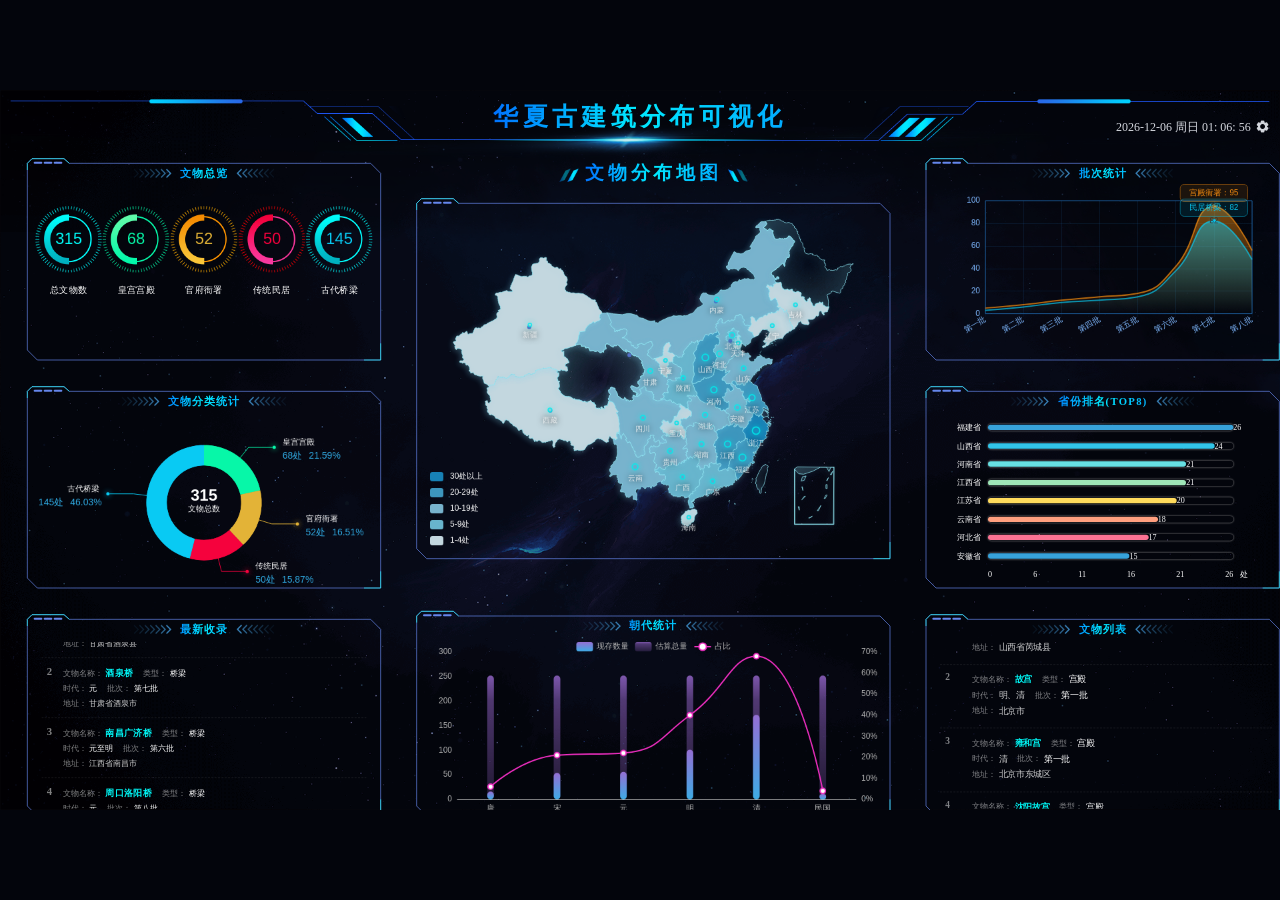
==== commit ae595fe4: "Add files via upload" ====
--- a/screen03/index.html
+++ b/screen03/index.html
@@ -1 +1,44 @@
-<!DOCTYPE html><html lang=""><head><meta charset="utf-8"><meta http-equiv="X-UA-Compatible" content="IE=edge"><meta name="viewport" content="width=device-width,initial-scale=1"><link rel="icon" href="favicon.ico"><link href="./style.css" rel="stylesheet"><title>大屏</title><link href="static/css/LSD.bighome.e370c5e5.css" rel="prefetch"><link href="static/js/LSD.bighome.d5ba3bda16459d7b4f74.js" rel="prefetch"><link href="static/css/app.6fb77c06.css" rel="preload" as="style"><link href="static/css/chunk-datav.f5a1730d.css" rel="preload" as="style"><link href="static/js/app.d5ba3bda16459d7b4f74.js" rel="preload" as="script"><link href="static/js/chunk-datav.d5ba3bda16459d7b4f74.js" rel="preload" as="script"><link href="static/js/chunk-element-ui.d5ba3bda16459d7b4f74.js" rel="preload" as="script"><link href="static/css/chunk-datav.f5a1730d.css" rel="stylesheet"><link href="static/css/app.6fb77c06.css" rel="stylesheet"></head><body><noscript><strong>We're sorry but web doesn't work properly without JavaScript enabled. Please enable it to continue.</strong></noscript><div id="app"><div class="container_nomount"><div class="loading"><span></span> <span></span> <span></span> <span></span> <span></span></div><h2>Loading...</h2></div></div><script src="static/js/chunk-datav.d5ba3bda16459d7b4f74.js"></script><script src="static/js/chunk-element-ui.d5ba3bda16459d7b4f74.js"></script><script src="static/js/app.d5ba3bda16459d7b4f74.js"></script></body></html>+<!DOCTYPE html>
+<html lang="">
+
+<head>
+    <meta charset="utf-8">
+    <meta http-equiv="X-UA-Compatible" content="IE=edge">
+    <meta name="viewport" content="width=device-width,initial-scale=1">
+    <link rel="icon" href="favicon.ico">
+    <link href="./style.css" rel="stylesheet">
+    <title>华夏古建筑分布可视化</title>
+    <link href="static/css/LSD.bighome.e370c5e5.css" rel="prefetch">
+    <link href="static/js/LSD.bighome.d5ba3bda16459d7b4f74.js" rel="prefetch">
+    <link href="static/css/app.6fb77c06.css" rel="preload" as="style">
+    <link href="static/css/chunk-datav.f5a1730d.css" rel="preload" as="style">
+    <link href="static/js/app.d5ba3bda16459d7b4f74.js" rel="preload" as="script">
+    <link href="static/js/chunk-datav.d5ba3bda16459d7b4f74.js" rel="preload" as="script">
+    <link href="static/js/chunk-element-ui.d5ba3bda16459d7b4f74.js" rel="preload" as="script">
+    <link href="static/css/chunk-datav.f5a1730d.css" rel="stylesheet">
+    <link href="static/css/app.6fb77c06.css" rel="stylesheet">
+</head>
+
+<body>
+    <noscript>
+        <strong>We're sorry but web doesn't work properly without JavaScript enabled. Please enable it to
+            continue.</strong>
+    </noscript>
+    <div id="app">
+        <div class="container_nomount">
+            <div class="loading">
+                <span></span>
+                <span></span>
+                <span></span>
+                <span></span>
+                <span></span>
+            </div>
+            <h2>Loading...</h2>
+        </div>
+    </div>
+    <script src="static/js/chunk-datav.d5ba3bda16459d7b4f74.js"></script>
+    <script src="static/js/chunk-element-ui.d5ba3bda16459d7b4f74.js"></script>
+    <script src="static/js/app.d5ba3bda16459d7b4f74.js"></script>
+</body>
+
+</html>
--- a/screen03/style.css
+++ b/screen03/style.css
@@ -0,0 +1,63 @@
+
+.container_nomount{
+  display: flex;
+  justify-content: center;
+  align-items: center;
+  flex-direction: column;
+  box-sizing: border-box;
+  position: fixed;
+  width: 100%;
+  height: 100%;
+  overflow: hidden;
+  font-family: 'Poppins', sans-serif;
+}
+.container_nomount h2{
+  margin-top: 20px;
+  font-size: 1.5em;
+  margin-block-start: 0.83em;
+  margin-block-end: 0.83em;
+  margin-inline-start: 0px;
+  margin-inline-end: 0px;
+  font-weight: bold;
+}
+.container_nomount .loading{
+  width: 80px;
+  height: 40px;
+  margin: 0 auto;
+  margin-top: -40px;
+}
+.container_nomount .loading span{
+  display: inline-block;
+  width: 8px;
+  height: 100%;
+  border-radius: 4px;
+  background: #1890ff;
+
+  animation: load 1s ease infinite;
+}
+@keyframes load{
+  0%,100%{
+      height: 40px;
+      background: #ff3378;
+
+
+  }
+  50%{
+      height: 70px;
+      margin: -15px 0;
+      background: #1890ff;
+
+  }
+}
+.container_nomount .loading span:nth-child(2){
+  animation-delay:0.2s;
+}
+.container_nomount .loading span:nth-child(3){
+  animation-delay:0.4s;
+}
+.container_nomount .loading span:nth-child(4){
+  animation-delay:0.6s;
+}
+.container_nomount .loading span:nth-child(5){
+  animation-delay:0.8s;
+}
